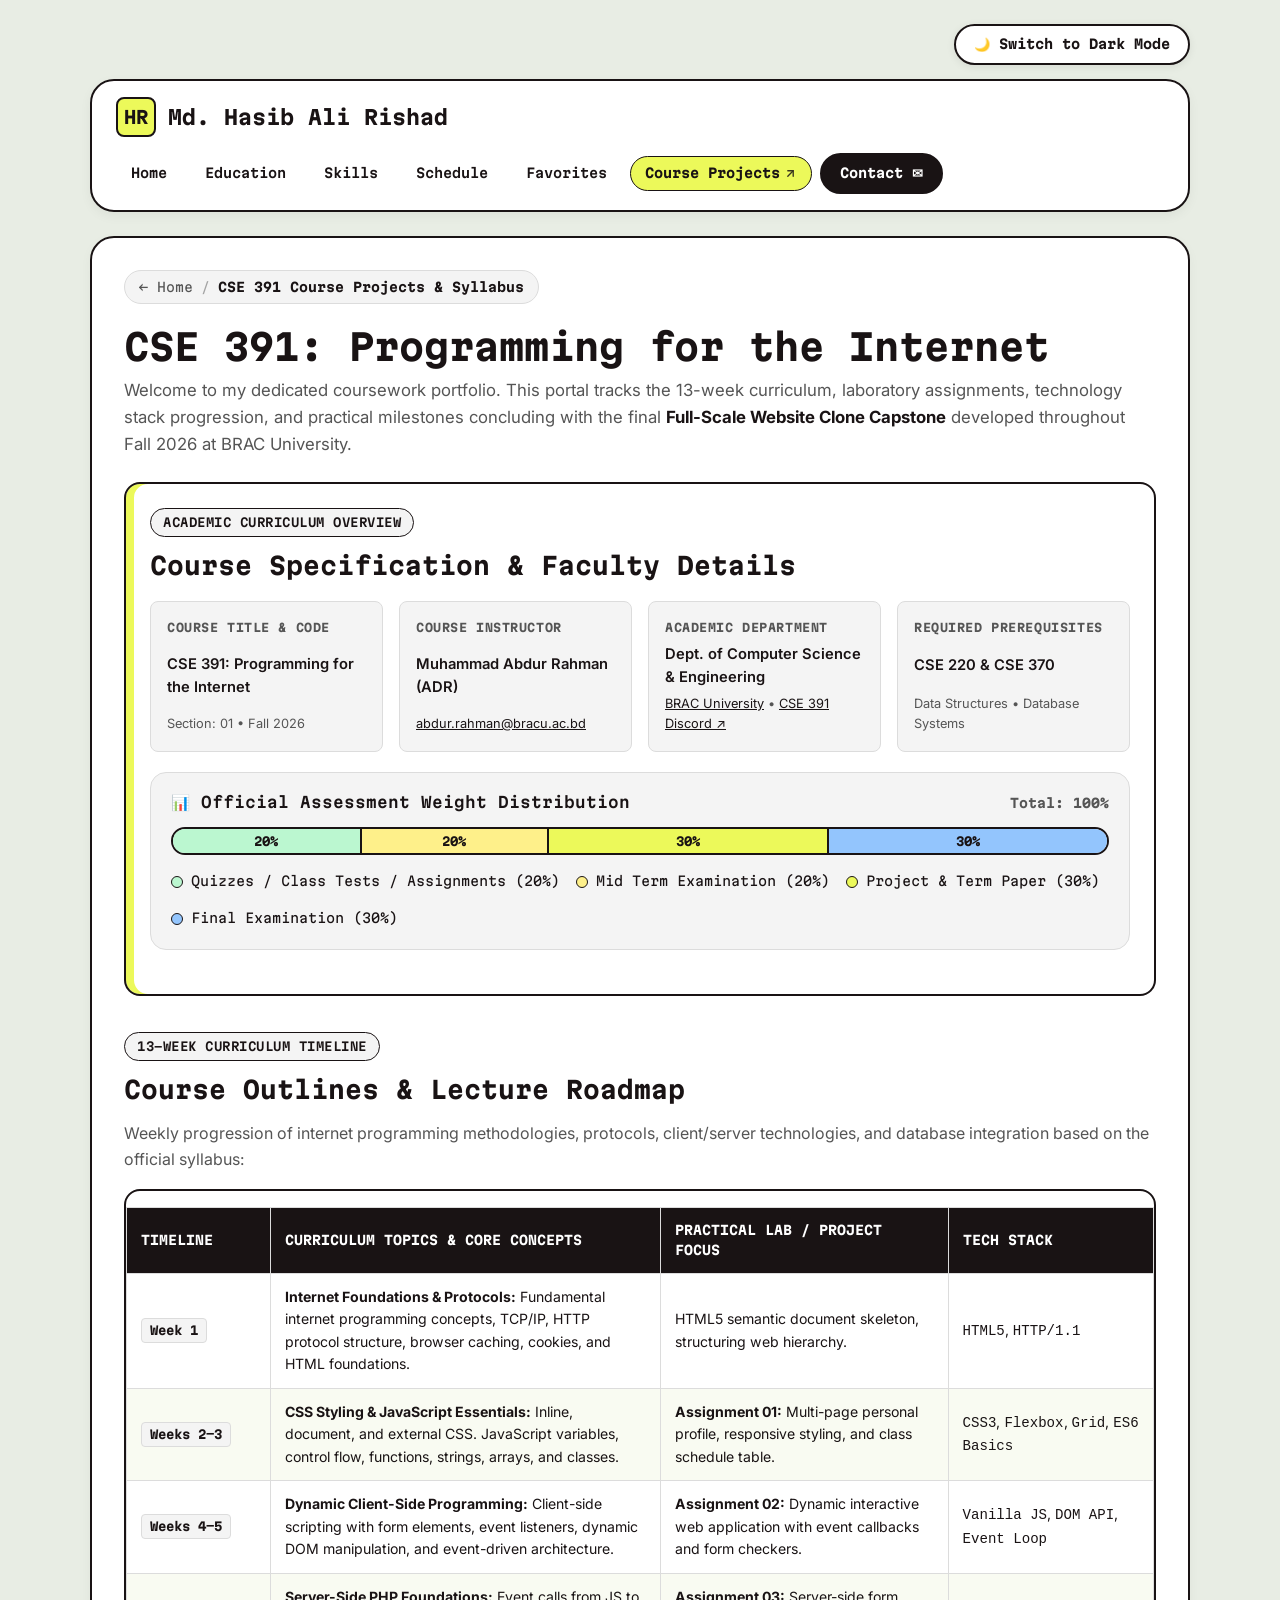
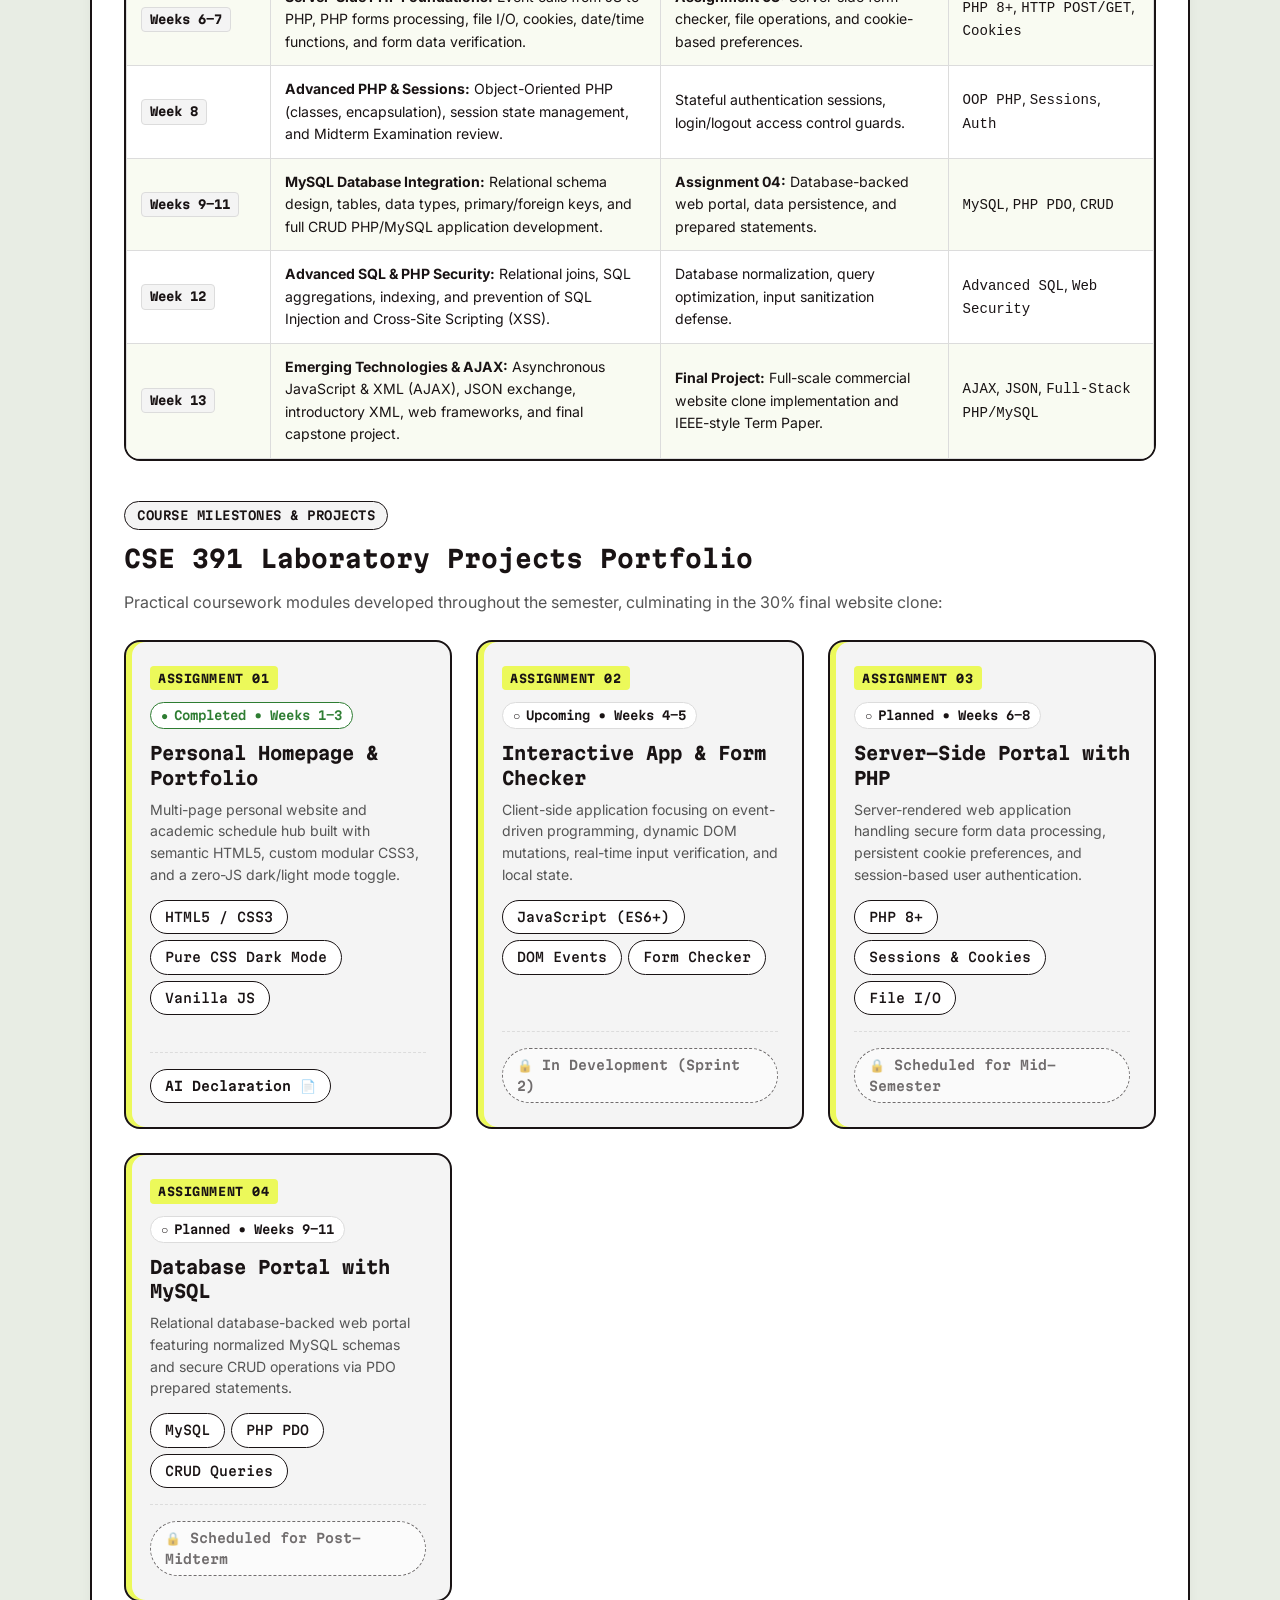
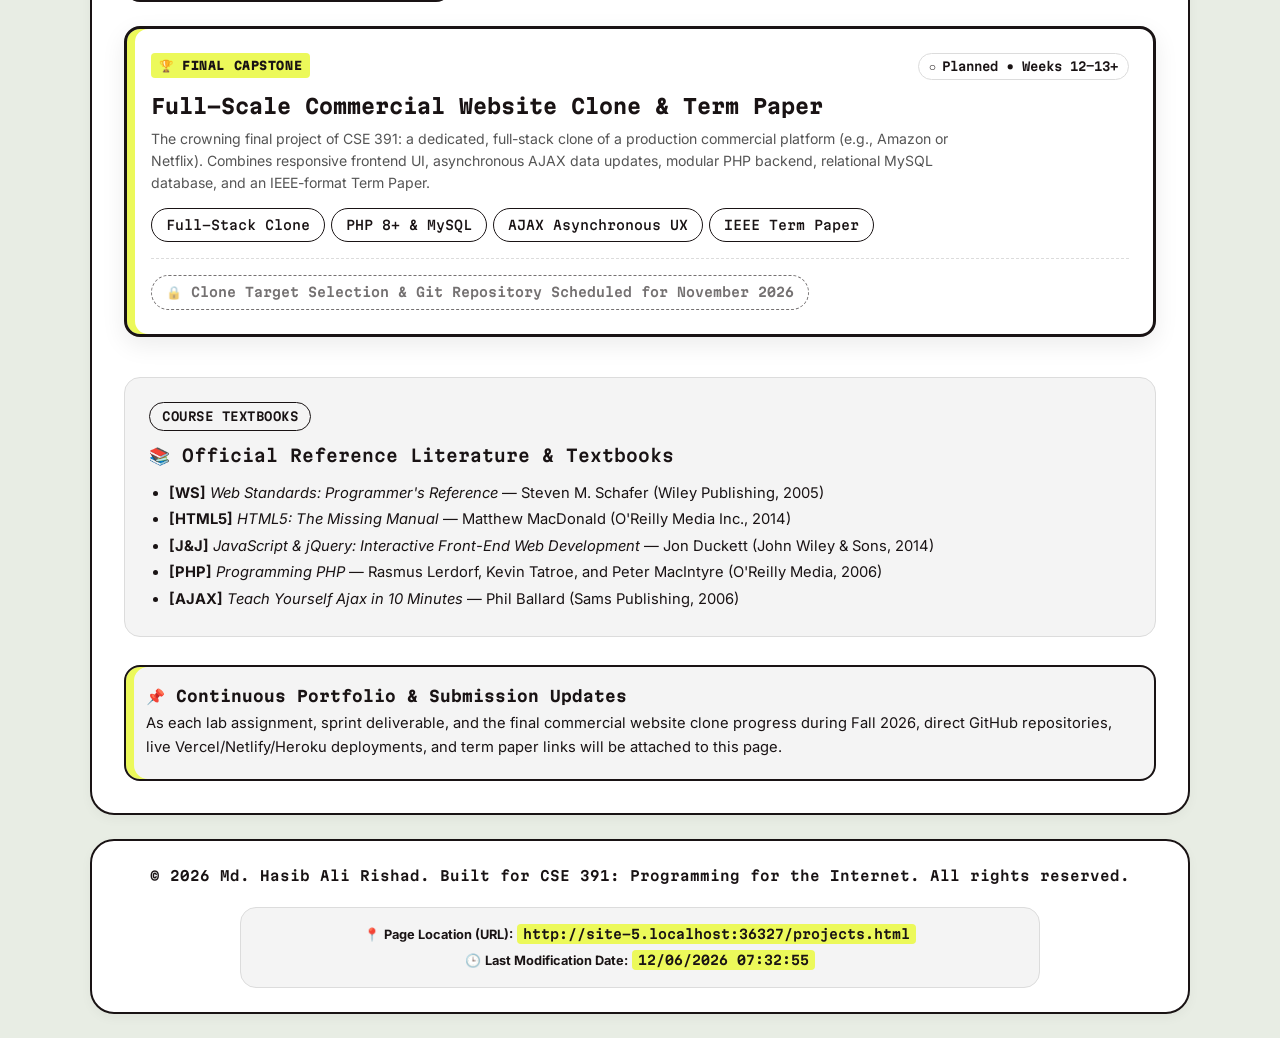
==== projects.html @ 24045e96 "Remove hobbies subpage and add subpage arrow icon to Course Projects" ====
<!DOCTYPE html>
<html lang="en">
<head>
    <meta charset="UTF-8">
    <meta name="viewport" content="width=device-width, initial-scale=1.0">
    <meta name="description" content="CSE 391: Programming for the Internet - Course Syllabus, Projects & Capstone Clone Portfolio by Md. Hasib Ali Rishad">
    <meta name="author" content="Md. Hasib Ali Rishad">
    <title>Course Projects &amp; Syllabus | CSE 391 | Md. Hasib Ali Rishad</title>

    <!-- Favicon (Crisp Vector SVG + High-Res PNG Fallback) -->
    <link rel="icon" type="image/svg+xml" href="images/favicon.svg">
    <link rel="icon" type="image/png" sizes="64x64" href="images/favicon.png">
    <link rel="apple-touch-icon" href="images/favicon-256.png">

    <!-- External Stylesheet -->
    <link rel="stylesheet" href="style.css">
</head>
<body>

    <!-- Bonus Challenge 2: Pure CSS Dark/Light Mode Toggle Checkbox -->
    <input type="checkbox" id="theme-toggle" class="theme-toggle-input" aria-label="Toggle dark and light theme">
    <!-- Immediate theme restoration to prevent flash of light theme on navigation -->
    <script>
        if (localStorage.getItem("site-theme") === "dark") {
            document.getElementById("theme-toggle").checked = true;
        }
    </script>

    <div class="theme-wrapper">
        <div class="page-wrapper">

            <!-- Pure CSS Theme Toggle Button -->
            <div class="theme-toggle-bar">
                <label for="theme-toggle" class="theme-toggle-label" title="Toggle Dark and Light Mode">
                    <span class="toggle-text-dark">🌙 Switch to Dark Mode</span>
                    <span class="toggle-text-light">☀️ Switch to Light Mode</span>
                </label>
            </div>

            <!-- Site Header -->
            <header class="site-header">
                <a href="index.html" class="brand-badge" title="Md. Hasib Ali Rishad Homepage">
                    <span class="brand-logo">HR</span>
                    <span class="brand-name">Md. Hasib Ali Rishad</span>
                </a>

                <nav class="site-nav" aria-label="Main Navigation">
                    <a href="index.html" class="nav-link">Home</a>
                    <a href="index.html#education" class="nav-link">Education</a>
                    <a href="index.html#skills" class="nav-link">Skills</a>
                    <a href="index.html#schedule" class="nav-link">Schedule</a>
                    <a href="index.html#favorites" class="nav-link">Favorites</a>
                    <a href="projects.html" class="nav-link active" aria-current="page" title="CSE 391 Course Projects Subpage">
                        <span>Course Projects</span>
                        <svg class="subpage-arrow" width="13" height="13" viewBox="0 0 24 24" fill="none" stroke="currentColor" stroke-width="2.5" stroke-linecap="round" stroke-linejoin="round" aria-hidden="true">
                            <path d="M7 17L17 7"></path>
                            <path d="M7 7h10v10"></path>
                        </svg>
                    </a>
                    <a href="index.html#contact" class="btn-cta">Contact ✉</a>
                </nav>
            </header>

            <main>
                <section class="content-section">
                    <!-- Breadcrumb Navigation -->
                    <nav class="breadcrumb-nav" aria-label="Breadcrumb">
                        <ol class="breadcrumb-list">
                            <li class="breadcrumb-item"><a href="index.html">← Home</a></li>
                            <li class="breadcrumb-separator" aria-hidden="true">/</li>
                            <li class="breadcrumb-item active" aria-current="page">CSE 391 Course Projects &amp; Syllabus</li>
                        </ol>
                    </nav>

                    <!-- Page Heading -->
                    <h1>CSE 391: Programming for the Internet</h1>
                    
                    <p style="font-size: 1.05rem; line-height: 1.6; margin-top: 8px;">
                        Welcome to my dedicated coursework portfolio. This portal tracks the 13-week curriculum, laboratory assignments, technology stack progression, and practical milestones concluding with the final <strong>Full-Scale Website Clone Capstone</strong> developed throughout Fall 2026 at BRAC University.
                    </p>

                    <!-- Official Course Metadata Panel -->
                    <div class="course-overview-panel">
                        <span class="section-pill" style="margin-bottom: 8px;">Academic Curriculum Overview</span>
                        <h2 style="margin: 6px 0 12px 0;">Course Specification &amp; Faculty Details</h2>
                        
                        <div class="course-meta-grid">
                            <div class="course-meta-card">
                                <span class="course-meta-label">Course Title &amp; Code</span>
                                <span class="course-meta-val">CSE 391: Programming for the Internet</span>
                                <span style="font-size: 0.8rem; color: var(--text-muted); margin-top: 4px;">Section: 01 • Fall 2026</span>
                            </div>

                            <div class="course-meta-card">
                                <span class="course-meta-label">Course Instructor</span>
                                <span class="course-meta-val">Muhammad Abdur Rahman (ADR)</span>
                                <span style="font-size: 0.8rem; color: var(--text-muted); margin-top: 4px;">
                                    <a href="mailto:abdur.rahman@bracu.ac.bd" style="color: var(--link-color); text-decoration: underline;">abdur.rahman@bracu.ac.bd</a>
                                </span>
                            </div>

                            <div class="course-meta-card">
                                <span class="course-meta-label">Academic Department</span>
                                <span class="course-meta-val">Dept. of Computer Science &amp; Engineering</span>
                                <span style="font-size: 0.8rem; color: var(--text-muted); margin-top: 4px;">
                                    <a href="https://www.bracu.ac.bd" target="_blank" rel="noopener noreferrer" style="color: var(--link-color); text-decoration: underline;">BRAC University</a> •
                                    <a href="https://discord.com/channels/@me" target="_blank" rel="noopener noreferrer" style="color: var(--link-color); text-decoration: underline;">CSE 391 Discord ↗</a>
                                </span>
                            </div>

                            <div class="course-meta-card">
                                <span class="course-meta-label">Required Prerequisites</span>
                                <span class="course-meta-val">CSE 220 &amp; CSE 370</span>
                                <span style="font-size: 0.8rem; color: var(--text-muted); margin-top: 4px;">Data Structures &bull; Database Systems</span>
                            </div>
                        </div>

                        <!-- Grading & Assessment Breakdown from Outline -->
                        <div class="grade-breakdown-box">
                            <div style="display: flex; justify-content: space-between; align-items: center; flex-wrap: wrap; gap: 8px;">
                                <h3 style="margin: 0; font-family: var(--font-heading); font-size: 0.95rem;">
                                    📊 Official Assessment Weight Distribution
                                </h3>
                                <span style="font-family: var(--font-heading); font-size: 0.8rem; font-weight: 700; color: var(--text-muted);">Total: 100%</span>
                            </div>

                            <div class="grade-breakdown-bar" title="Quizzes/Class Tests/Assignments: 20%, Mid Term Examination: 20%, Project &amp; Term Paper: 30%, Final: 30%">
                                <div class="grade-segment seg-assignments" title="Quizzes/Class Tests/Assignments: 20%">20%</div>
                                <div class="grade-segment seg-midterm" title="Mid Term Examination: 20%">20%</div>
                                <div class="grade-segment seg-project" title="Project &amp; Term Paper: 30%">30%</div>
                                <div class="grade-segment seg-final" title="Final Examination: 30%">30%</div>
                            </div>

                            <div class="grade-legend">
                                <div class="grade-legend-item">
                                    <span class="grade-dot" style="background-color: #bbf7d0;"></span>
                                    <span>Quizzes / Class Tests / Assignments (20%)</span>
                                </div>
                                <div class="grade-legend-item">
                                    <span class="grade-dot" style="background-color: #fef08a;"></span>
                                    <span>Mid Term Examination (20%)</span>
                                </div>
                                <div class="grade-legend-item">
                                    <span class="grade-dot" style="background-color: var(--accent-lime);"></span>
                                    <span>Project &amp; Term Paper (30%)</span>
                                </div>
                                <div class="grade-legend-item">
                                    <span class="grade-dot" style="background-color: #93c5fd;"></span>
                                    <span>Final Examination (30%)</span>
                                </div>
                            </div>
                        </div>
                    </div>

                    <!-- 13-Week Syllabus Roadmap -->
                    <div style="margin-top: 36px;">
                        <span class="section-pill">13-Week Curriculum Timeline</span>
                        <h2>Course Outlines &amp; Lecture Roadmap</h2>
                        <p>
                            Weekly progression of internet programming methodologies, protocols, client/server technologies, and database integration based on the official syllabus:
                        </p>

                        <div class="table-responsive">
                            <table class="syllabus-table" aria-label="13-Week CSE 391 Course Outline and Lab Progression">
                                <thead>
                                    <tr>
                                        <th style="width: 14%;">Timeline</th>
                                        <th style="width: 38%;">Curriculum Topics &amp; Core Concepts</th>
                                        <th style="width: 28%;">Practical Lab / Project Focus</th>
                                        <th style="width: 20%;">Tech Stack</th>
                                    </tr>
                                </thead>
                                <tbody>
                                    <tr>
                                        <td><span class="syllabus-week-badge">Week 1</span></td>
                                        <td>
                                            <strong>Internet Foundations &amp; Protocols:</strong> Fundamental internet programming concepts, TCP/IP, HTTP protocol structure, browser caching, cookies, and HTML foundations.
                                        </td>
                                        <td>HTML5 semantic document skeleton, structuring web hierarchy.</td>
                                        <td><code>HTML5</code>, <code>HTTP/1.1</code></td>
                                    </tr>
                                    <tr>
                                        <td><span class="syllabus-week-badge">Weeks 2–3</span></td>
                                        <td>
                                            <strong>CSS Styling &amp; JavaScript Essentials:</strong> Inline, document, and external CSS. JavaScript variables, control flow, functions, strings, arrays, and classes.
                                        </td>
                                        <td>
                                            <strong>Assignment 01:</strong> Multi-page personal profile, responsive styling, and class schedule table.
                                        </td>
                                        <td><code>CSS3</code>, <code>Flexbox</code>, <code>Grid</code>, <code>ES6 Basics</code></td>
                                    </tr>
                                    <tr>
                                        <td><span class="syllabus-week-badge">Weeks 4–5</span></td>
                                        <td>
                                            <strong>Dynamic Client-Side Programming:</strong> Client-side scripting with form elements, event listeners, dynamic DOM manipulation, and event-driven architecture.
                                        </td>
                                        <td>
                                            <strong>Assignment 02:</strong> Dynamic interactive web application with event callbacks and form checkers.
                                        </td>
                                        <td><code>Vanilla JS</code>, <code>DOM API</code>, <code>Event Loop</code></td>
                                    </tr>
                                    <tr>
                                        <td><span class="syllabus-week-badge">Weeks 6–7</span></td>
                                        <td>
                                            <strong>Server-Side PHP Foundations:</strong> Event calls from JS to PHP, PHP forms processing, file I/O, cookies, date/time functions, and form data verification.
                                        </td>
                                        <td>
                                            <strong>Assignment 03:</strong> Server-side form checker, file operations, and cookie-based preferences.
                                        </td>
                                        <td><code>PHP 8+</code>, <code>HTTP POST/GET</code>, <code>Cookies</code></td>
                                    </tr>
                                    <tr>
                                        <td><span class="syllabus-week-badge">Week 8</span></td>
                                        <td>
                                            <strong>Advanced PHP &amp; Sessions:</strong> Object-Oriented PHP (classes, encapsulation), session state management, and Midterm Examination review.
                                        </td>
                                        <td>Stateful authentication sessions, login/logout access control guards.</td>
                                        <td><code>OOP PHP</code>, <code>Sessions</code>, <code>Auth</code></td>
                                    </tr>
                                    <tr>
                                        <td><span class="syllabus-week-badge">Weeks 9–11</span></td>
                                        <td>
                                            <strong>MySQL Database Integration:</strong> Relational schema design, tables, data types, primary/foreign keys, and full CRUD PHP/MySQL application development.
                                        </td>
                                        <td>
                                            <strong>Assignment 04:</strong> Database-backed web portal, data persistence, and prepared statements.
                                        </td>
                                        <td><code>MySQL</code>, <code>PHP PDO</code>, <code>CRUD</code></td>
                                    </tr>
                                    <tr>
                                        <td><span class="syllabus-week-badge">Week 12</span></td>
                                        <td>
                                            <strong>Advanced SQL &amp; PHP Security:</strong> Relational joins, SQL aggregations, indexing, and prevention of SQL Injection and Cross-Site Scripting (XSS).
                                        </td>
                                        <td>Database normalization, query optimization, input sanitization defense.</td>
                                        <td><code>Advanced SQL</code>, <code>Web Security</code></td>
                                    </tr>
                                    <tr>
                                        <td><span class="syllabus-week-badge">Week 13</span></td>
                                        <td>
                                            <strong>Emerging Technologies &amp; AJAX:</strong> Asynchronous JavaScript &amp; XML (AJAX), JSON exchange, introductory XML, web frameworks, and final capstone project.
                                        </td>
                                        <td>
                                            <strong>Final Project:</strong> Full-scale commercial website clone implementation and IEEE-style Term Paper.
                                        </td>
                                        <td><code>AJAX</code>, <code>JSON</code>, <code>Full-Stack PHP/MySQL</code></td>
                                    </tr>
                                </tbody>
                            </table>
                        </div>
                    </div>

                    <!-- Projects Showcase Grid -->
                    <div style="margin-top: 40px;">
                        <span class="section-pill">Course Milestones &amp; Projects</span>
                        <h2>CSE 391 Laboratory Projects Portfolio</h2>
                        <p>
                            Practical coursework modules developed throughout the semester, culminating in the 30% final website clone:
                        </p>

                        <div class="project-grid">

                            <!-- Project 1: Assignment 01 (Completed) -->
                            <article class="project-card completed">
                                <div>
                                    <div class="project-card-top">
                                        <span class="project-milestone-tag">Assignment 01</span>
                                        <span class="project-status-pill status-active">
                                            <span>●</span> Completed • Weeks 1–3
                                        </span>
                                    </div>

                                    <h3 class="project-title">Personal Homepage &amp; Portfolio</h3>
                                    
                                    <p class="project-desc">
                                        Multi-page personal website and academic schedule hub built with semantic HTML5, custom modular CSS3, and a zero-JS dark/light mode toggle.
                                    </p>

                                    <div class="project-tags-container">
                                        <span class="skill-pill">HTML5 / CSS3</span>
                                        <span class="skill-pill">Pure CSS Dark Mode</span>
                                        <span class="skill-pill">Vanilla JS</span>
                                    </div>
                                </div>

                                <div class="project-actions">
                        
                                    <a href="docs/AI_Declaration.txt" target="_blank" rel="noopener noreferrer" class="btn-project-link">
                                        AI Declaration 📄
                                    </a>
                                </div>
                            </article>

                            <!-- Project 2: Assignment 02 (Upcoming) -->
                            <article class="project-card">
                                <div>
                                    <div class="project-card-top">
                                        <span class="project-milestone-tag">Assignment 02</span>
                                        <span class="project-status-pill">
                                            <span>○</span> Upcoming • Weeks 4–5
                                        </span>
                                    </div>

                                    <h3 class="project-title">Interactive App &amp; Form Checker</h3>
                                    
                                    <p class="project-desc">
                                        Client-side application focusing on event-driven programming, dynamic DOM mutations, real-time input verification, and local state.
                                    </p>

                                    <div class="project-tags-container">
                                        <span class="skill-pill">JavaScript (ES6+)</span>
                                        <span class="skill-pill">DOM Events</span>
                                        <span class="skill-pill">Form Checker</span>
                                    </div>
                                </div>

                                <div class="project-actions">
                                    <span class="btn-project-link disabled">
                                        🔒 In Development (Sprint 2)
                                    </span>
                                </div>
                            </article>

                            <!-- Project 3: Assignment 03 (Planned) -->
                            <article class="project-card">
                                <div>
                                    <div class="project-card-top">
                                        <span class="project-milestone-tag">Assignment 03</span>
                                        <span class="project-status-pill">
                                            <span>○</span> Planned • Weeks 6–8
                                        </span>
                                    </div>

                                    <h3 class="project-title">Server-Side Portal with PHP</h3>
                                    
                                    <p class="project-desc">
                                        Server-rendered web application handling secure form data processing, persistent cookie preferences, and session-based user authentication.
                                    </p>

                                    <div class="project-tags-container">
                                        <span class="skill-pill">PHP 8+</span>
                                        <span class="skill-pill">Sessions &amp; Cookies</span>
                                        <span class="skill-pill">File I/O</span>
                                    </div>
                                </div>

                                <div class="project-actions">
                                    <span class="btn-project-link disabled">
                                        🔒 Scheduled for Mid-Semester
                                    </span>
                                </div>
                            </article>

                            <!-- Project 4: Assignment 04 (Planned) -->
                            <article class="project-card">
                                <div>
                                    <div class="project-card-top">
                                        <span class="project-milestone-tag">Assignment 04</span>
                                        <span class="project-status-pill">
                                            <span>○</span> Planned • Weeks 9–11
                                        </span>
                                    </div>

                                    <h3 class="project-title">Database Portal with MySQL</h3>
                                    
                                    <p class="project-desc">
                                        Relational database-backed web portal featuring normalized MySQL schemas and secure CRUD operations via PDO prepared statements.
                                    </p>

                                    <div class="project-tags-container">
                                        <span class="skill-pill">MySQL</span>
                                        <span class="skill-pill">PHP PDO</span>
                                        <span class="skill-pill">CRUD Queries</span>
                                    </div>
                                </div>

                                <div class="project-actions">
                                    <span class="btn-project-link disabled">
                                        🔒 Scheduled for Post-Midterm
                                    </span>
                                </div>
                            </article>

                            <!-- Project 5: FINAL CAPSTONE (CLONE PROJECT - 30% WEIGHT) -->
                            <article class="project-card capstone-featured" style="grid-column: 1 / -1;">
                                <div>
                                    <div class="project-card-top">
                                        <div style="display: flex; align-items: center; gap: 8px; flex-wrap: wrap;">
                                            <span class="project-milestone-tag" style="background-color: var(--accent-lime); font-weight: 800;">
                                                🏆 Final Capstone
                                            </span>
                                        
                                        </div>
                                        <span class="project-status-pill">
                                            <span>○</span> Planned • Weeks 12–13+
                                        </span>
                                    </div>

                                    <h3 class="project-title" style="font-size: 1.25rem;">
                                        Full-Scale Commercial Website Clone &amp; Term Paper
                                    </h3>
                                    
                                    <p class="project-desc" style="max-width: 820px;">
                                        The crowning final project of CSE 391: a dedicated, full-stack clone of a production commercial platform (e.g., Amazon or Netflix). Combines responsive frontend UI, asynchronous AJAX data updates, modular PHP backend, relational MySQL database, and an IEEE-format Term Paper.
                                    </p>

                                    <div class="project-tags-container">
                                        <span class="skill-pill">Full-Stack Clone</span>
                                        <span class="skill-pill">PHP 8+ &amp; MySQL</span>
                                        <span class="skill-pill">AJAX Asynchronous UX</span>
                                        <span class="skill-pill">IEEE Term Paper</span>
                                    </div>
                                </div>

                                <div class="project-actions" style="margin-top: 16px;">
                                    <span class="btn-project-link disabled">
                                        🔒 Clone Target Selection &amp; Git Repository Scheduled for November 2026
                                    </span>
                                </div>
                            </article>

                        </div>
                    </div>

                    <!-- Recommended Textbooks & Reference Literature from Syllabus -->
                    <div style="margin-top: 40px; padding: 24px; background-color: var(--card-subtle); border-radius: var(--radius-md); border: 1px solid var(--border-subtle);">
                        <span class="section-pill" style="margin-bottom: 8px;">Course Textbooks</span>
                        <h3 style="margin: 6px 0 14px 0; font-family: var(--font-heading); font-size: 1.05rem;">
                            📚 Official Reference Literature &amp; Textbooks
                        </h3>
                        <ul style="margin: 0; padding-left: 20px; line-height: 1.8; font-size: 0.92rem; color: var(--text-primary);">
                            <li><strong>[WS]</strong> <em>Web Standards: Programmer's Reference</em> — Steven M. Schafer (Wiley Publishing, 2005)</li>
                            <li><strong>[HTML5]</strong> <em>HTML5: The Missing Manual</em> — Matthew MacDonald (O'Reilly Media Inc., 2014)</li>
                            <li><strong>[J&amp;J]</strong> <em>JavaScript &amp; jQuery: Interactive Front-End Web Development</em> — Jon Duckett (John Wiley &amp; Sons, 2014)</li>
                            <li><strong>[PHP]</strong> <em>Programming PHP</em> — Rasmus Lerdorf, Kevin Tatroe, and Peter MacIntyre (O'Reilly Media, 2006)</li>
                            <li><strong>[AJAX]</strong> <em>Teach Yourself Ajax in 10 Minutes</em> — Phil Ballard (Sams Publishing, 2006)</li>
                        </ul>
                    </div>

                    <!-- Continuous Updates Notice -->
                    <div style="margin-top: 28px; padding: 20px; background-color: var(--card-subtle); border-radius: var(--radius-md); border: 2px solid var(--border-color); box-shadow: inset 8px 0 0 var(--accent-lime);">
                        <h4 style="margin: 0 0 6px 0; font-family: var(--font-heading); font-size: 0.95rem; color: var(--text-primary);">
                            📌 Continuous Portfolio &amp; Submission Updates
                        </h4>
                        <p style="margin: 0; font-size: 0.92rem; line-height: 1.6; color: var(--text-primary);">
                            As each lab assignment, sprint deliverable, and the final commercial website clone progress during Fall 2026, direct GitHub repositories, live Vercel/Netlify/Heroku deployments, and term paper links will be attached to this page.
                        </p>
                    </div>

                </section>
            </main>

            <!-- Site Footer -->
            <footer class="site-footer">
                <p class="footer-credits">
                    &copy; 2026 Md. Hasib Ali Rishad. Built for CSE 391: Programming for the Internet. All rights reserved.
                </p>

                <!-- Part 3, Item 5: Page Location & Last Modification Date -->
                <div class="footer-meta-box">
                    <p class="footer-meta-item">
                        📍 <strong>Page Location (URL):</strong> <code id="page-location">Loading location...</code>
                    </p>
                    <p class="footer-meta-item">
                        🕒 <strong>Last Modification Date:</strong> <code id="last-modified">Loading date...</code>
                    </p>
                </div>
            </footer>

        </div><!-- /.page-wrapper -->
    </div><!-- /.theme-wrapper -->

    <!-- Vanilla JavaScript for Page Location and Last Modified Date -->
    <script src="script.js"></script>
</body>
</html>
---- style.css ----
/* ==========================================================================
   CSE 391: Assignment 1 - Personal Web Page Stylesheet (100% Vanilla CSS)
   Theme: ZenCrypto Inspired (Clean Minimalist, Lime Accent & Dark Contrast)
   Includes:
   - Bonus 2: Pure CSS Dark/Light Mode Toggle (using #theme-toggle:checked)
   - Bonus 3: Pure CSS @keyframes Animations
   ========================================================================== */

/* Google Fonts Import: Martian Mono (Headings/Monospace) & Inter (Body) */
@import url('https://fonts.googleapis.com/css2?family=Martian+Mono:wght@400;500;600;700&family=Inter:wght@400;500;600&display=swap');

/* --------------------------------------------------------------------------
   1. CSS Variables - Light Mode (Default)
   -------------------------------------------------------------------------- */
:root {
    --bg-page: #e8ede4;             /* Soft light sage background */
    --card-bg: #ffffff;             /* Crisp white card background */
    --card-subtle: #f4f4f4;         /* Subtle gray for inner boxes */
    --card-hover: #ffffff;          /* Hover background for inner cards */
    --text-primary: #191314;        /* Dark charcoal near-black text */
    --text-muted: #555555;          /* Muted body text */
    --accent-lime: #ecf95a;         /* Vibrant ZenCrypto lime yellow */
    --link-color: #191314;          /* Standard hyperlink color */
    --link-hover: #4a5d00;          /* Hyperlink hover color */
    --border-color: #191314;        /* Solid distinct borders */
    --border-subtle: #dcdcdc;       /* Light border for inner elements */
    --table-head-bg: #191314;       /* Table header background */
    --table-head-text: #ffffff;     /* Table header text */
    --table-stripe: #f9fbf2;        /* Subtle table row stripe */
    --table-hover: #f1f7d6;         /* Highlight on table row hover */
    --btn-bg: #191314;              /* Primary CTA button background */
    --btn-text: #ffffff;            /* Primary CTA button text */
    --photo-card-bg: #ecf95a;       /* Profile photo frame background */
    --photo-caption: #191314;       /* Profile photo caption text */
    --radius-sm: 8px;
    --radius-md: 16px;
    --radius-lg: 24px;
    --radius-pill: 9999px;
    --font-heading: 'Martian Mono', monospace, sans-serif;
    --font-body: 'Inter', -apple-system, BlinkMacSystemFont, 'Segoe UI', Roboto, sans-serif;
    --transition: all 0.25s ease;
}

/* --------------------------------------------------------------------------
   2. Bonus 2: Pure CSS Dark Mode Variables (Black + Neon Lime Combo)
   Activated when the hidden checkbox #theme-toggle is checked
   -------------------------------------------------------------------------- */
#theme-toggle:checked ~ .theme-wrapper {
    --bg-page: #0f110c;             /* Deep black-green background */
    --card-bg: #181b14;             /* Dark charcoal card background */
    --card-subtle: #22271c;         /* Elevated dark inner box background */
    --card-hover: #2a3023;          /* Hover background for inner cards */
    --text-primary: #f4f6f0;        /* Crisp off-white text (never invisible) */
    --text-muted: #b8c2ad;          /* Soft light sage-gray muted text */
    --accent-lime: #ecf95a;         /* Vibrant ZenCrypto lime accent */
    --link-color: #ecf95a;          /* Bright lime links in dark mode */
    --link-hover: #ffffff;          /* White underline on link hover */
    --border-color: #ecf95a;        /* Neon lime borders in dark mode */
    --border-subtle: #363e2d;       /* Subtle dark olive border */
    --table-head-bg: #252b1e;       /* Dark header for table */
    --table-head-text: #ecf95a;     /* Lime text in table header */
    --table-stripe: #1d2118;        /* Dark alternating table row */
    --table-hover: #2c3324;         /* Table row hover in dark mode */
    --btn-bg: #ecf95a;              /* Lime CTA button in dark mode */
    --btn-text: #191314;            /* Dark text on lime CTA button */
    --photo-card-bg: #22271c;       /* Dark frame for profile photo */
    --photo-caption: #ecf95a;       /* Lime caption text in dark mode */
}

/* --------------------------------------------------------------------------
   3. Bonus 3: Pure CSS Animations (@keyframes)
   -------------------------------------------------------------------------- */
@keyframes fadeInUp {
    from {
        opacity: 0;
        transform: translateY(16px);
    }
    to {
        opacity: 1;
        transform: translateY(0);
    }
}

@keyframes pulseDot {
    0% {
        transform: scale(0.95);
        box-shadow: 0 0 0 0 rgba(56, 176, 0, 0.7);
    }
    70% {
        transform: scale(1.1);
        box-shadow: 0 0 0 8px rgba(56, 176, 0, 0);
    }
    100% {
        transform: scale(0.95);
        box-shadow: 0 0 0 0 rgba(56, 176, 0, 0);
    }
}

@keyframes floatCard {
    0%, 100% {
        transform: translateY(0px);
    }
    50% {
        transform: translateY(-6px);
    }
}

/* --------------------------------------------------------------------------
   4. Base & Reset Styles
   -------------------------------------------------------------------------- */
* {
    box-sizing: border-box;
    margin: 0;
    padding: 0;
}

html {
    scroll-behavior: smooth;
}

body {
    font-family: var(--font-body);
    line-height: 1.6;
    background-color: var(--bg-page);
    color: var(--text-primary);
}

/* Full-viewport theme wrapper so CSS variables & background apply everywhere */
.theme-wrapper {
    min-height: 100vh;
    width: 100%;
    background-color: var(--bg-page);
    color: var(--text-primary);
    padding: 24px 16px;
    transition: background-color 0.3s ease, color 0.3s ease;
}

/* Page wrapper to center content */
.page-wrapper {
    max-width: 1100px;
    margin: 0 auto;
    color: var(--text-primary);
}

/* Headings */
h1, h2, h3, h4 {
    font-family: var(--font-heading);
    color: var(--text-primary);
    line-height: 1.25;
}

h1 {
    font-size: 2.25rem;
    font-weight: 700;
    margin-bottom: 8px;
}

h2 {
    font-size: 1.5rem;
    font-weight: 700;
    margin-bottom: 16px;
    display: flex;
    align-items: center;
    gap: 12px;
}

h3 {
    font-size: 1.15rem;
    font-weight: 600;
    margin-bottom: 8px;
}

p {
    margin-bottom: 12px;
    color: var(--text-muted);
}

strong, b {
    color: var(--text-primary);
}

a {
    color: var(--link-color);
    text-decoration: underline;
    transition: var(--transition);
}

a:hover {
    color: var(--link-hover);
}

/* --------------------------------------------------------------------------
   5. Bonus 2: Pure CSS Dark/Light Mode Toggle Switch
   -------------------------------------------------------------------------- */
.theme-toggle-input {
    display: none;
}

.theme-toggle-bar {
    display: flex;
    justify-content: flex-end;
    margin-bottom: 14px;
}

.theme-toggle-label {
    display: inline-flex;
    align-items: center;
    gap: 8px;
    background-color: var(--card-bg);
    color: var(--text-primary);
    border: 2px solid var(--border-color);
    padding: 8px 18px;
    border-radius: var(--radius-pill);
    font-family: var(--font-heading);
    font-size: 0.82rem;
    font-weight: 700;
    cursor: pointer;
    user-select: none;
    transition: var(--transition);
    box-shadow: 0 2px 8px rgba(0, 0, 0, 0.08);
}

.theme-toggle-label:hover {
    background-color: var(--accent-lime);
    color: #191314;
    border-color: #191314;
    transform: translateY(-2px);
}

/* Show appropriate label text depending on current mode */
.toggle-text-dark {
    display: inline;
}

.toggle-text-light {
    display: none;
}

#theme-toggle:checked ~ .theme-wrapper .toggle-text-dark {
    display: none;
}

#theme-toggle:checked ~ .theme-wrapper .toggle-text-light {
    display: inline;
}

/* --------------------------------------------------------------------------
   6. Header & Navigation (Part 1, Item 2)
   -------------------------------------------------------------------------- */
.site-header {
    background-color: var(--card-bg);
    border: 2px solid var(--border-color);
    border-radius: var(--radius-lg);
    padding: 16px 24px;
    margin-bottom: 24px;
    display: flex;
    flex-wrap: wrap;
    justify-content: space-between;
    align-items: center;
    gap: 16px;
    box-shadow: 0 4px 12px rgba(0, 0, 0, 0.05);
    transition: var(--transition);
}

.brand-badge {
    display: flex;
    align-items: center;
    gap: 12px;
    text-decoration: none;
}

.brand-logo {
    display: inline-flex;
    align-items: center;
    justify-content: center;
    width: 40px;
    height: 40px;
    background-color: var(--accent-lime);
    color: #191314; /* Always dark text on bright lime square */
    border: 2px solid var(--border-color);
    border-radius: var(--radius-sm);
    font-family: var(--font-heading);
    font-weight: 700;
    font-size: 1.1rem;
}

.brand-name {
    font-family: var(--font-heading);
    font-size: 1.25rem;
    font-weight: 700;
    color: var(--text-primary);
}

/* Navigation Links */
.site-nav {
    display: flex;
    flex-wrap: wrap;
    align-items: center;
    gap: 8px;
}

.nav-link {
    display: inline-flex;
    align-items: center;
    gap: 4px;
    font-family: var(--font-heading);
    font-size: 0.82rem;
    font-weight: 600;
    text-decoration: none;
    color: var(--text-primary);
    padding: 6px 14px;
    border-radius: var(--radius-pill);
    border: 1px solid transparent;
    transition: var(--transition);
}

.subpage-arrow {
    flex-shrink: 0;
    opacity: 0.85;
    transition: transform 0.2s ease, opacity 0.2s ease;
}

.nav-link:hover .subpage-arrow {
    opacity: 1;
    transform: translate(1.5px, -1.5px);
}

.nav-link:hover {
    background-color: var(--accent-lime);
    color: #191314;
    border-color: #191314;
}

.nav-link-outlined {
    border: 1px solid var(--border-color);
}

.nav-link.active {
    background-color: var(--accent-lime);
    color: #191314;
    border-color: var(--border-color);
    font-weight: 700;
}

/* Breadcrumb Trail Navigation (Subpages) */
.breadcrumb-nav {
    margin-bottom: 20px;
}

.breadcrumb-list {
    display: inline-flex;
    flex-wrap: wrap;
    align-items: center;
    gap: 8px;
    list-style: none;
    padding: 6px 14px;
    margin: 0;
    font-family: var(--font-heading);
    font-size: 0.8rem;
    background-color: var(--card-subtle);
    border: 1px solid var(--border-subtle);
    border-radius: var(--radius-pill);
}

.breadcrumb-item {
    display: inline-flex;
    align-items: center;
}

.breadcrumb-item a {
    color: var(--text-muted);
    text-decoration: none;
    transition: var(--transition);
}

.breadcrumb-item a:hover {
    color: var(--text-primary);
    text-decoration: underline;
}

.breadcrumb-separator {
    color: var(--text-muted);
    user-select: none;
    opacity: 0.5;
}

.breadcrumb-item.active {
    color: var(--text-primary);
    font-weight: 700;
}

/* Primary Call to Action Button ("Contact Me") */
.btn-cta {
    background-color: var(--btn-bg);
    color: var(--btn-text);
    border: 2px solid var(--border-color);
    font-family: var(--font-heading);
    font-size: 0.82rem;
    font-weight: 700;
    padding: 8px 18px;
    border-radius: var(--radius-pill);
    text-decoration: none;
    display: inline-flex;
    align-items: center;
    gap: 6px;
    transition: var(--transition);
}

.btn-cta:hover {
    background-color: var(--accent-lime);
    color: #191314;
    border-color: var(--accent-lime);
    transform: translateY(-2px);
}

/* --------------------------------------------------------------------------
   7. Sections & Card Containers (Part 1, Item 1 & 4)
   -------------------------------------------------------------------------- */
.content-section {
    background-color: var(--card-bg);
    border: 2px solid var(--border-color);
    border-radius: var(--radius-lg);
    padding: 32px;
    margin-bottom: 24px;
    box-shadow: 0 4px 12px rgba(0, 0, 0, 0.04);
    animation: fadeInUp 0.6s ease-out both;
    transition: background-color 0.3s ease, border-color 0.3s ease;
}

/* Section Tag Pill */
.section-pill {
    display: inline-block;
    background-color: var(--card-subtle);
    border: 1px solid var(--border-color);
    padding: 4px 12px;
    border-radius: var(--radius-pill);
    font-family: var(--font-heading);
    font-size: 0.75rem;
    font-weight: 600;
    text-transform: uppercase;
    letter-spacing: 0.5px;
    margin-bottom: 14px;
    color: var(--text-primary);
}

/* --------------------------------------------------------------------------
   8. Hero & Personal Info (Part 1, Item 1 & 3)
   -------------------------------------------------------------------------- */
.hero-grid {
    display: grid;
    grid-template-columns: 1.4fr 1fr;
    gap: 32px;
    align-items: center;
}

.hero-text {
    display: flex;
    flex-direction: column;
}

.hero-status {
    display: inline-flex;
    align-items: center;
    gap: 8px;
    font-family: var(--font-heading);
    font-size: 0.8rem;
    margin-bottom: 12px;
    color: var(--text-muted);
}

/* Animated pulsing green indicator dot (Bonus 3) */
.status-dot {
    width: 10px;
    height: 10px;
    background-color: #38b000;
    border-radius: 50%;
    display: inline-block;
    animation: pulseDot 1.8s infinite;
}

.hero-title {
    font-size: 2.5rem;
    font-weight: 700;
    margin-bottom: 8px;
    color: var(--text-primary);
}

.hero-subtitle {
    font-size: 1.1rem;
    color: var(--text-muted);
    margin-bottom: 18px;
}

.hero-bio {
    font-size: 0.98rem;
    line-height: 1.7;
    margin-bottom: 20px;
    color: var(--text-muted);
}

/* Profile Photo Container (Part 1, Item 3 & Part 3, Item 1) */
.hero-photo-wrapper {
    display: flex;
    flex-direction: column;
    justify-content: center;
    align-items: center;
}

.photo-card {
    background-color: var(--photo-card-bg);
    border: 2px solid var(--border-color);
    border-radius: var(--radius-lg);
    padding: 16px;
    text-align: center;
    max-width: 320px;
    width: 100%;
    animation: floatCard 4s ease-in-out infinite;
    transition: var(--transition);
    box-shadow: 0 4px 16px rgba(0, 0, 0, 0.08);
}

.photo-card:hover {
    transform: translateY(-4px);
}

.profile-social-links {
    display: flex;
    flex-wrap: wrap;
    gap: 8px;
    justify-content: center;
    margin-top: 14px;
    max-width: 320px;
    width: 100%;
}

.social-pill-link {
    display: inline-flex;
    align-items: center;
    gap: 6px;
    background-color: var(--card-subtle);
    border: 1px solid var(--border-color);
    padding: 6px 12px;
    border-radius: var(--radius-pill);
    font-family: var(--font-heading);
    font-size: 0.76rem;
    font-weight: 600;
    color: var(--text-primary);
    text-decoration: none;
    transition: var(--transition);
}

.social-pill-link:hover {
    background-color: var(--accent-lime);
    color: #191314;
    border-color: #191314;
    transform: translateY(-2px);
    box-shadow: 0 4px 10px rgba(0, 0, 0, 0.1);
}

.profile-img {
    width: 100%;
    height: auto;
    object-fit: contain;
    border-radius: var(--radius-md);
    border: 2px solid var(--border-color);
    display: block;
    background-color: transparent;
}

.photo-caption {
    margin-top: 10px;
    font-family: var(--font-heading);
    font-size: 0.8rem;
    font-weight: 700;
    color: var(--photo-caption);
}

/* Personal Quick Info Badges */
.info-badges-grid {
    display: grid;
    grid-template-columns: repeat(auto-fit, minmax(200px, 1fr));
    gap: 12px;
    margin-top: 16px;
}

.info-item {
    background-color: var(--card-subtle);
    border: 1px solid var(--border-subtle);
    border-radius: var(--radius-md);
    padding: 12px 16px;
    transition: var(--transition);
}

.info-item:hover {
    border-color: var(--border-color);
}

.info-label {
    font-family: var(--font-heading);
    font-size: 0.72rem;
    text-transform: uppercase;
    color: var(--text-muted);
    display: block;
    margin-bottom: 4px;
}

.info-value {
    font-size: 0.9rem;
    font-weight: 600;
    color: var(--text-primary);
}

/* --------------------------------------------------------------------------
   9. Quote Box (Part 2, Item 2)
   -------------------------------------------------------------------------- */
.quote-container {
    background-color: var(--card-bg);
    border: 2px solid var(--border-color);
    border-radius: var(--radius-lg);
    padding: 24px 28px 24px 34px;
    margin-bottom: 24px;
    box-shadow: inset 8px 0 0 var(--accent-lime), 0 4px 12px rgba(0, 0, 0, 0.04);
    animation: fadeInUp 0.6s ease-out both;
    transition: background-color 0.3s ease, border-color 0.3s ease;
}

.quote-card-inner {
    display: grid;
    grid-template-columns: 220px 1fr;
    gap: 20px;
    align-items: center;
}

.quote-image {
    width: 100%;
    height: 135px;
    object-fit: cover;
    border-radius: var(--radius-sm);
    border: 2px solid var(--border-color);
}

.quote-content {
    display: flex;
    flex-direction: column;
    gap: 6px;
}

.quote-text {
    font-size: 1.12rem;
    font-style: italic;
    font-weight: 500;
    color: var(--text-primary);
    margin: 4px 0 6px 0;
    line-height: 1.5;
}

.quote-author {
    font-family: var(--font-heading);
    font-size: 0.85rem;
    color: var(--text-muted);
    display: block;
}

/* --------------------------------------------------------------------------
   10. Two-Column Cards Layout
   -------------------------------------------------------------------------- */
.two-col-grid {
    display: grid;
    grid-template-columns: 1fr 1fr;
    gap: 24px;
}

.feature-card {
    background-color: var(--card-subtle);
    border: 1px solid var(--border-subtle);
    border-radius: var(--radius-md);
    padding: 20px;
    transition: var(--transition);
}

.feature-card:hover {
    border-color: var(--border-color);
    background-color: var(--card-hover);
    transform: translateY(-3px);
}

/* --------------------------------------------------------------------------
   11. Skills Badges (Part 1, Item 4)
   -------------------------------------------------------------------------- */
.skills-container {
    display: flex;
    flex-wrap: wrap;
    gap: 8px;
    margin-top: 12px;
}

.skill-pill {
    background-color: var(--card-bg);
    border: 1px solid var(--border-color);
    padding: 6px 14px;
    border-radius: var(--radius-pill);
    font-family: var(--font-heading);
    font-size: 0.8rem;
    font-weight: 500;
    color: var(--text-primary);
    display: inline-flex;
    align-items: center;
    gap: 6px;
    transition: var(--transition);
}

.skill-pill:hover {
    background-color: var(--accent-lime);
    color: #191314;
    border-color: #191314;
    transform: translateY(-2px);
}

/* --------------------------------------------------------------------------
   12. Table Styling (Part 3, Item 2 & 3: Striped, Borders, Responsive, Hover)
   -------------------------------------------------------------------------- */
.table-responsive {
    width: 100%;
    overflow-x: auto;
    margin: 16px 0;
    border-radius: var(--radius-md);
    border: 2px solid var(--border-color);
}

.custom-table {
    width: 100%;
    border-collapse: collapse;
    font-size: 0.9rem;
    text-align: left;
    background-color: var(--card-bg);
    color: var(--text-primary);
}

.custom-table thead th {
    background-color: var(--table-head-bg);
    color: var(--table-head-text);
    font-family: var(--font-heading);
    font-size: 0.82rem;
    padding: 14px 16px;
    text-transform: uppercase;
    letter-spacing: 0.5px;
    border: 1px solid var(--border-subtle);
}

.custom-table th,
.custom-table td {
    padding: 12px 16px;
    border: 1px solid var(--border-subtle);
    vertical-align: top;
    color: var(--text-primary);
}

/* Striped rows requirement */
.custom-table tbody tr:nth-child(even) {
    background-color: var(--table-stripe);
}

/* Hover effects requirement */
.custom-table tbody tr:hover {
    background-color: var(--table-hover);
    transition: background-color 0.15s ease;
}

.custom-table tfoot td {
    background-color: var(--card-subtle);
    color: var(--text-primary);
    font-family: var(--font-heading);
    font-size: 0.85rem;
    font-weight: 600;
    border-top: 2px solid var(--border-color);
}

/* Multiline paragraph inside table cells */
.table-desc {
    margin: 4px 0 0 0;
    font-size: 0.82rem;
    color: var(--text-muted);
    line-height: 1.4;
}

/* Grade badges in table */
.grade-badge {
    display: inline-block;
    background-color: var(--accent-lime);
    color: #191314; /* Always dark text on lime badge */
    font-family: var(--font-heading);
    font-weight: 700;
    font-size: 0.75rem;
    padding: 2px 8px;
    border-radius: var(--radius-pill);
    border: 1px solid #191314;
}

/* Schedule cell styling */
.schedule-item {
    display: flex;
    flex-direction: column;
    gap: 3px;
}

.schedule-code {
    font-family: var(--font-heading);
    font-weight: 700;
    color: var(--text-primary);
    font-size: 0.88rem;
}

.schedule-meta {
    font-size: 0.78rem;
    color: var(--text-muted);
    font-weight: 500;
}

.schedule-badge {
    display: inline-block;
    font-size: 0.7rem;
    font-weight: 700;
    background-color: var(--accent-lime);
    color: #191314;
    padding: 2px 8px;
    border-radius: var(--radius-pill);
    border: 1px solid #191314;
    width: fit-content;
    margin-top: 4px;
}

.discord-schedule-link {
    display: inline-flex;
    align-items: center;
    gap: 4px;
    font-size: 0.7rem;
    font-family: var(--font-heading);
    font-weight: 700;
    color: #5865F2;
    background-color: rgba(88, 101, 242, 0.12);
    border: 1px solid rgba(88, 101, 242, 0.35);
    padding: 2px 7px;
    border-radius: var(--radius-pill);
    text-decoration: none;
    width: fit-content;
    margin-top: 4px;
    transition: var(--transition);
}

.discord-schedule-link:hover {
    background-color: #5865F2;
    color: #ffffff;
    border-color: #5865F2;
    transform: translateY(-1px);
}

/* --------------------------------------------------------------------------
   13. Lists Styling (Part 2, Item 3)
   -------------------------------------------------------------------------- */
.styled-list {
    margin-left: 20px;
    margin-top: 8px;
    color: var(--text-muted);
}

.styled-list li {
    margin-bottom: 8px;
    padding-left: 6px;
}

.styled-list li strong {
    color: var(--text-primary);
}

/* --------------------------------------------------------------------------
   14. Categorized Links Grid (Part 1, Item 1 & Part 2, Item 4)
   -------------------------------------------------------------------------- */
.categories-grid {
    display: grid;
    grid-template-columns: repeat(auto-fit, minmax(240px, 1fr));
    gap: 16px;
    margin-top: 16px;
}

.category-card {
    background-color: var(--card-subtle);
    border: 1px solid var(--border-subtle);
    border-radius: var(--radius-md);
    padding: 18px;
    transition: var(--transition);
}

.category-card:hover {
    border-color: var(--border-color);
    background-color: var(--card-hover);
    transform: translateY(-3px);
}

.category-title {
    font-family: var(--font-heading);
    font-size: 0.95rem;
    margin-bottom: 10px;
    color: var(--text-primary);
    display: flex;
    align-items: center;
    gap: 8px;
}

.category-links-list {
    list-style: none;
    padding: 0;
    margin: 0;
}

.category-links-list li {
    margin-bottom: 8px;
}

.category-links-list a {
    text-decoration: none;
    display: inline-flex;
    align-items: center;
    gap: 4px;
    font-size: 0.88rem;
    color: var(--link-color);
    font-weight: 500;
}

.category-links-list a:hover {
    color: var(--link-hover);
    text-decoration: underline;
}

/* Web Image card (Part 3, Item 1: Second image from web) */
.web-image-card {
    display: grid;
    grid-template-columns: 200px 1fr;
    gap: 20px;
    background-color: var(--card-subtle);
    border: 1px solid var(--border-subtle);
    border-radius: var(--radius-md);
    padding: 16px;
    align-items: center;
    margin-top: 16px;
}

.web-image-card img {
    width: 100%;
    height: 140px;
    object-fit: cover;
    border-radius: var(--radius-sm);
    border: 2px solid var(--border-color);
}

/* --------------------------------------------------------------------------
   15. Bonus 1: Contact Form (Sends Email directly with mailto:)
   -------------------------------------------------------------------------- */
.contact-form {
    display: grid;
    grid-template-columns: 1fr 1fr;
    gap: 16px;
    margin-top: 16px;
}

.form-full {
    grid-column: 1 / -1;
}

.form-group {
    display: flex;
    flex-direction: column;
    gap: 6px;
}

.form-group label {
    font-family: var(--font-heading);
    font-size: 0.8rem;
    font-weight: 600;
    color: var(--text-primary);
}

.form-control {
    background-color: var(--card-subtle);
    border: 1px solid var(--border-color);
    border-radius: var(--radius-sm);
    padding: 10px 14px;
    font-family: var(--font-body);
    font-size: 0.9rem;
    color: var(--text-primary);
    transition: var(--transition);
}

.form-control::placeholder {
    color: var(--text-muted);
    opacity: 0.75;
}

.form-control:focus {
    outline: none;
    border-color: var(--accent-lime);
    box-shadow: 0 0 0 3px rgba(236, 249, 90, 0.45);
}

.btn-submit {
    background-color: var(--accent-lime);
    color: #191314; /* Always dark charcoal text on lime button */
    border: 2px solid var(--border-color);
    padding: 12px 24px;
    border-radius: var(--radius-pill);
    font-family: var(--font-heading);
    font-size: 0.88rem;
    font-weight: 700;
    cursor: pointer;
    transition: var(--transition);
    display: inline-flex;
    align-items: center;
    gap: 8px;
    justify-content: center;
}

.btn-submit:hover {
    background-color: var(--btn-bg);
    color: var(--btn-text);
    transform: translateY(-2px);
}

/* --------------------------------------------------------------------------
   16. Footer (Part 3, Item 5 & Part 4: Copyright, Location, Modification Date)
   -------------------------------------------------------------------------- */
.site-footer {
    background-color: var(--card-bg);
    border: 2px solid var(--border-color);
    border-radius: var(--radius-lg);
    padding: 24px 32px;
    margin-top: 24px;
    text-align: center;
    box-shadow: 0 4px 12px rgba(0, 0, 0, 0.04);
}

.footer-credits {
    font-family: var(--font-heading);
    font-size: 0.85rem;
    font-weight: 600;
    color: var(--text-primary);
    margin-bottom: 12px;
}

.footer-meta-box {
    background-color: var(--card-subtle);
    border: 1px solid var(--border-subtle);
    border-radius: var(--radius-md);
    padding: 12px 16px;
    display: inline-block;
    max-width: 800px;
    width: 100%;
    margin-top: 8px;
}

.footer-meta-item {
    font-size: 0.8rem;
    color: var(--text-muted);
    margin: 4px 0;
    word-break: break-all;
}

.footer-meta-item code {
    font-family: var(--font-heading);
    color: #191314;
    background-color: var(--accent-lime);
    padding: 2px 6px;
    border-radius: 4px;
    font-weight: 600;
}

/* --------------------------------------------------------------------------
   17. Responsive Layout (Media Queries)
   -------------------------------------------------------------------------- */
@media (max-width: 768px) {
    .hero-grid {
        grid-template-columns: 1fr;
    }
    
    .two-col-grid {
        grid-template-columns: 1fr;
    }

    .contact-form {
        grid-template-columns: 1fr;
    }

    .web-image-card {
        grid-template-columns: 1fr;
    }

    .quote-card-inner {
        grid-template-columns: 1fr;
    }

    .quote-image {
        height: 180px;
    }

    .hero-title {
        font-size: 1.9rem;
    }

    .content-section {
        padding: 20px 16px;
    }

    .site-header {
        flex-direction: column;
        align-items: flex-start;
    }

    .site-nav {
        width: 100%;
        justify-content: flex-start;
    }
}

/* --------------------------------------------------------------------------
   18. Subpages & Course Project Portfolio Styles
   -------------------------------------------------------------------------- */
.project-grid {
    display: grid;
    grid-template-columns: repeat(auto-fit, minmax(320px, 1fr));
    gap: 24px;
    margin-top: 24px;
}

.project-card {
    background-color: var(--card-subtle);
    border: 2px solid var(--border-color);
    border-radius: var(--radius-md);
    padding: 24px;
    transition: var(--transition);
    display: flex;
    flex-direction: column;
    justify-content: space-between;
    position: relative;
    box-shadow: inset 6px 0 0 var(--accent-lime);
}

.project-card:hover {
    transform: translateY(-4px);
    box-shadow: 0 10px 24px rgba(0, 0, 0, 0.08), inset 6px 0 0 var(--accent-lime);
}

.project-card.completed {
    border-color: var(--border-color);
}

.project-card-top {
    display: flex;
    justify-content: space-between;
    align-items: flex-start;
    gap: 12px;
    margin-bottom: 12px;
    flex-wrap: wrap;
}

.project-milestone-tag {
    font-family: var(--font-heading);
    font-size: 0.72rem;
    font-weight: 700;
    text-transform: uppercase;
    letter-spacing: 0.05em;
    background-color: var(--accent-lime);
    color: #191314;
    padding: 3px 8px;
    border-radius: 4px;
    display: inline-block;
}

.project-status-pill {
    font-family: var(--font-heading);
    font-size: 0.75rem;
    font-weight: 600;
    padding: 3px 10px;
    border-radius: var(--radius-pill);
    border: 1px solid var(--border-subtle);
    background-color: var(--card-bg);
    color: var(--text-primary);
    display: inline-flex;
    align-items: center;
    gap: 6px;
}

.project-status-pill.status-active {
    border-color: #2e7d32;
    color: #2e7d32;
}

#theme-toggle:checked ~ .theme-wrapper .project-status-pill.status-active {
    border-color: #81c784;
    color: #81c784;
}

.project-title {
    font-family: var(--font-heading);
    font-size: 1.1rem;
    font-weight: 700;
    color: var(--text-primary);
    margin: 6px 0 8px 0;
    line-height: 1.4;
}

.project-desc {
    font-size: 0.88rem;
    color: var(--text-muted);
    line-height: 1.55;
    margin-bottom: 14px;
}

.project-features-list {
    list-style: none;
    padding: 0;
    margin: 0 0 16px 0;
}

.project-features-list li {
    font-size: 0.85rem;
    color: var(--text-primary);
    margin-bottom: 6px;
    display: flex;
    align-items: flex-start;
    gap: 8px;
}

.project-features-list li::before {
    content: "▹";
    color: var(--accent-lime);
    font-weight: bold;
}

.project-tags-container {
    display: flex;
    flex-wrap: wrap;
    gap: 6px;
    margin-top: 12px;
}

.project-actions {
    display: flex;
    flex-wrap: wrap;
    gap: 8px;
    margin-top: 16px;
    padding-top: 16px;
    border-top: 1px dashed var(--border-subtle);
}

.btn-project-link {
    display: inline-flex;
    align-items: center;
    gap: 6px;
    font-family: var(--font-heading);
    font-size: 0.8rem;
    font-weight: 600;
    padding: 6px 14px;
    border-radius: var(--radius-pill);
    border: 1.5px solid var(--border-color);
    background-color: var(--card-bg);
    color: var(--text-primary);
    text-decoration: none;
    transition: var(--transition);
}

.btn-project-link:hover {
    background-color: var(--accent-lime);
    color: #191314;
    transform: translateY(-2px);
}

.btn-project-link.primary {
    background-color: var(--accent-lime);
    color: #191314;
}

.btn-project-link.disabled {
    opacity: 0.6;
    cursor: default;
    border-style: dashed;
    pointer-events: none;
}

/* --------------------------------------------------------------------------
   19. Course Outline, Syllabus Roadmap & Assessment Breakdown Styles
   -------------------------------------------------------------------------- */
.course-overview-panel {
    background-color: var(--card-bg);
    border: 2px solid var(--border-color);
    border-radius: var(--radius-md);
    padding: 24px;
    margin: 24px 0;
    box-shadow: inset 8px 0 0 var(--accent-lime);
}

.course-meta-grid {
    display: grid;
    grid-template-columns: repeat(auto-fit, minmax(220px, 1fr));
    gap: 16px;
    margin: 20px 0;
}

.course-meta-card {
    background-color: var(--card-subtle);
    border: 1px solid var(--border-subtle);
    border-radius: var(--radius-sm);
    padding: 16px;
    display: flex;
    flex-direction: column;
    justify-content: space-between;
}

.course-meta-label {
    font-family: var(--font-heading);
    font-size: 0.72rem;
    font-weight: 700;
    text-transform: uppercase;
    letter-spacing: 0.05em;
    color: var(--text-muted);
    margin-bottom: 6px;
    display: block;
}

.course-meta-val {
    font-size: 0.92rem;
    font-weight: 600;
    color: var(--text-primary);
}

.grade-breakdown-box {
    background-color: var(--card-subtle);
    border: 1px solid var(--border-subtle);
    border-radius: var(--radius-md);
    padding: 20px;
    margin: 20px 0;
}

.grade-breakdown-bar {
    display: flex;
    height: 28px;
    border-radius: var(--radius-pill);
    overflow: hidden;
    border: 2px solid var(--border-color);
    margin: 14px 0 16px 0;
}

.grade-segment {
    display: flex;
    align-items: center;
    justify-content: center;
    font-family: var(--font-heading);
    font-size: 0.75rem;
    font-weight: 700;
    color: #191314;
    transition: var(--transition);
}

.grade-segment + .grade-segment {
    border-left: 2px solid var(--border-color);
}

.grade-segment:hover {
    filter: brightness(1.08);
}

.seg-assignments {
    width: 20%;
    background-color: #bbf7d0; /* Soft pastel green */
}

.seg-midterm {
    width: 20%;
    background-color: #fef08a; /* Soft pastel amber */
}

.seg-project {
    width: 30%;
    background-color: var(--accent-lime); /* Vibrant lime for Project & Term Paper */
}

.seg-final {
    width: 30%;
    background-color: #93c5fd; /* Soft pastel blue */
}

.grade-legend {
    display: flex;
    flex-wrap: wrap;
    gap: 16px;
    font-size: 0.82rem;
    font-family: var(--font-heading);
}

.grade-legend-item {
    display: inline-flex;
    align-items: center;
    gap: 8px;
    color: var(--text-primary);
}

.grade-dot {
    width: 12px;
    height: 12px;
    border-radius: 50%;
    border: 1.5px solid var(--border-color);
    display: inline-block;
}

.project-card.capstone-featured {
    border-color: var(--border-color);
    border-width: 3px;
    background-color: var(--card-bg);
    box-shadow: 0 8px 24px rgba(0, 0, 0, 0.08), inset 8px 0 0 var(--accent-lime);
}

.capstone-star-badge {
    background-color: var(--accent-lime);
    color: #191314;
    font-family: var(--font-heading);
    font-weight: 700;
    font-size: 0.72rem;
    padding: 3px 10px;
    border-radius: var(--radius-pill);
    border: 1px solid var(--border-color);
    display: inline-flex;
    align-items: center;
    gap: 4px;
}

.syllabus-table {
    width: 100%;
    border-collapse: collapse;
    margin-top: 16px;
    font-size: 0.88rem;
}

.syllabus-table th,
.syllabus-table td {
    padding: 12px 14px;
    border: 1px solid var(--border-subtle);
    text-align: left;
}

.syllabus-table th {
    background-color: var(--table-head-bg);
    color: var(--table-head-text);
    font-family: var(--font-heading);
    font-size: 0.8rem;
    font-weight: 700;
    text-transform: uppercase;
}

.syllabus-table tbody tr:nth-child(even) {
    background-color: var(--table-stripe);
}

.syllabus-table tbody tr:hover {
    background-color: var(--table-hover);
}

.syllabus-week-badge {
    font-family: var(--font-heading);
    font-size: 0.75rem;
    font-weight: 700;
    background-color: var(--card-subtle);
    border: 1px solid var(--border-subtle);
    padding: 2px 8px;
    border-radius: 4px;
    display: inline-block;
    white-space: nowrap;
    color: var(--text-primary);
}
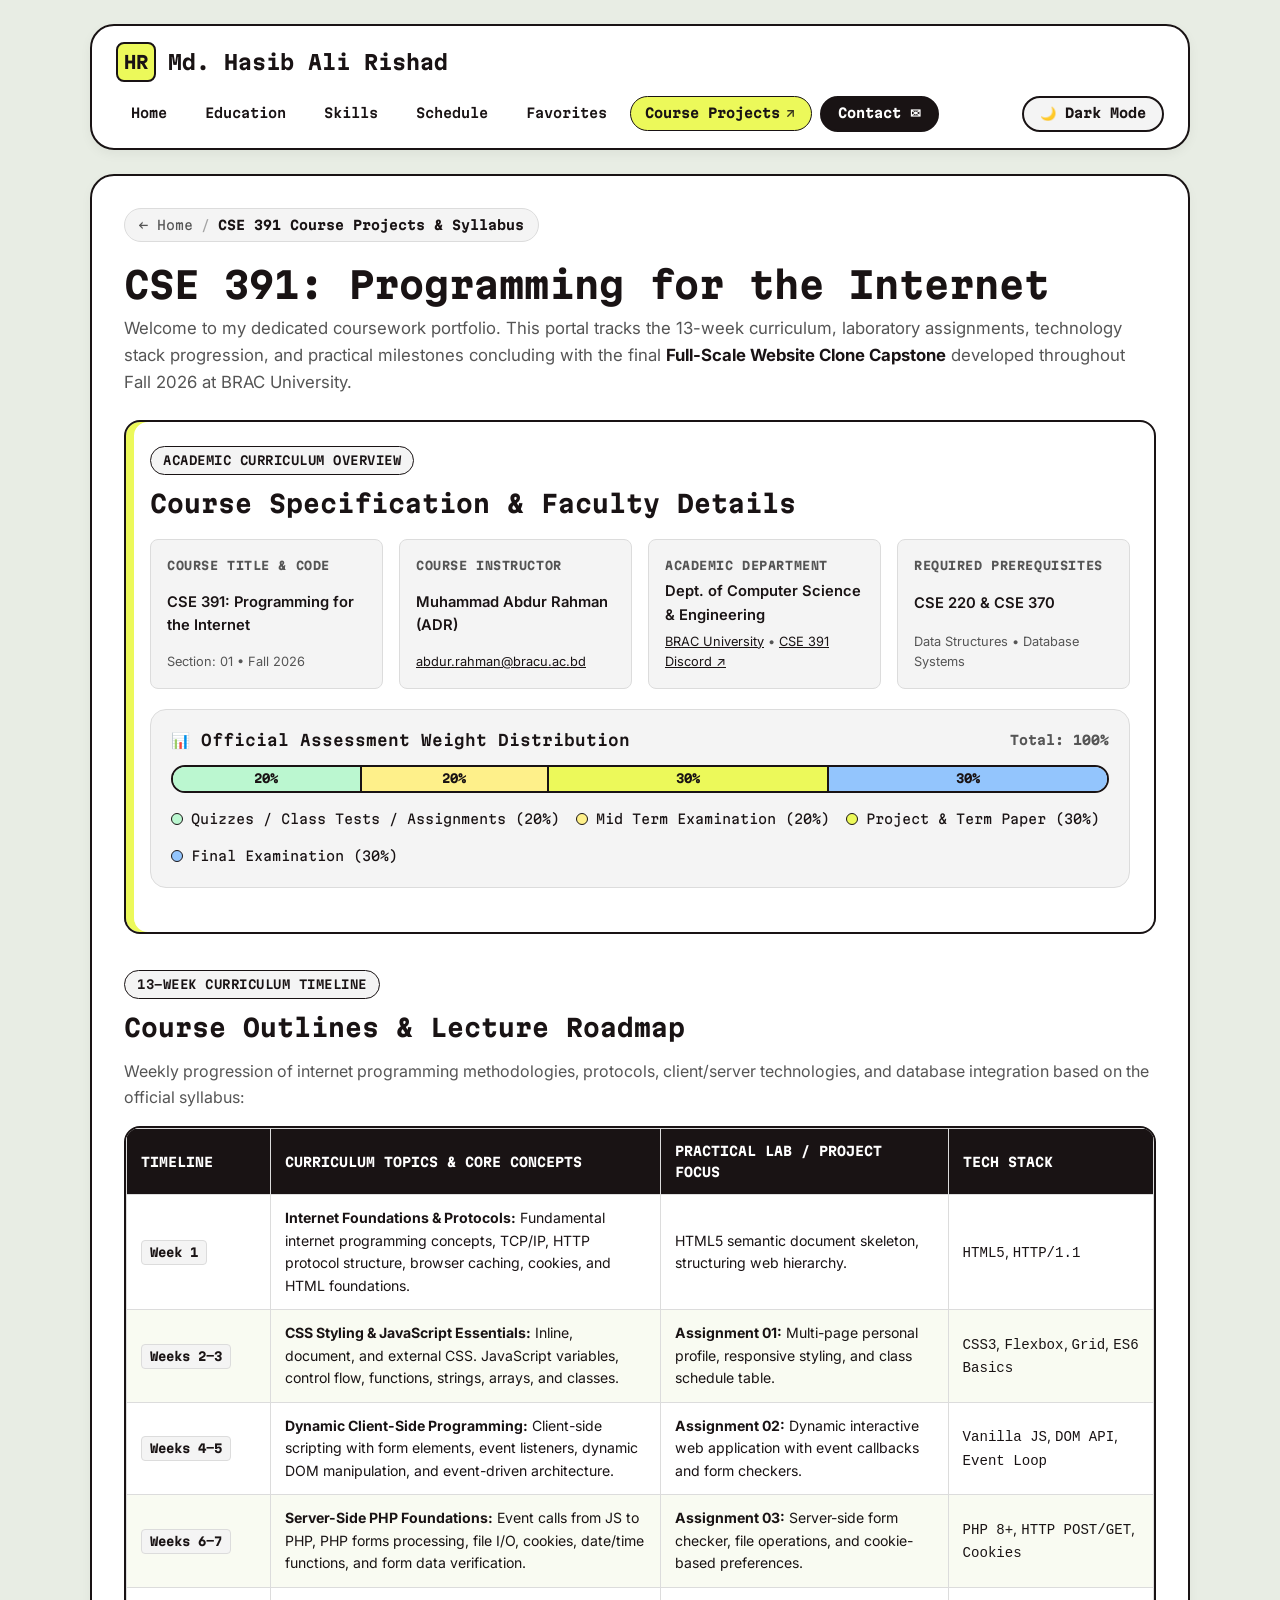
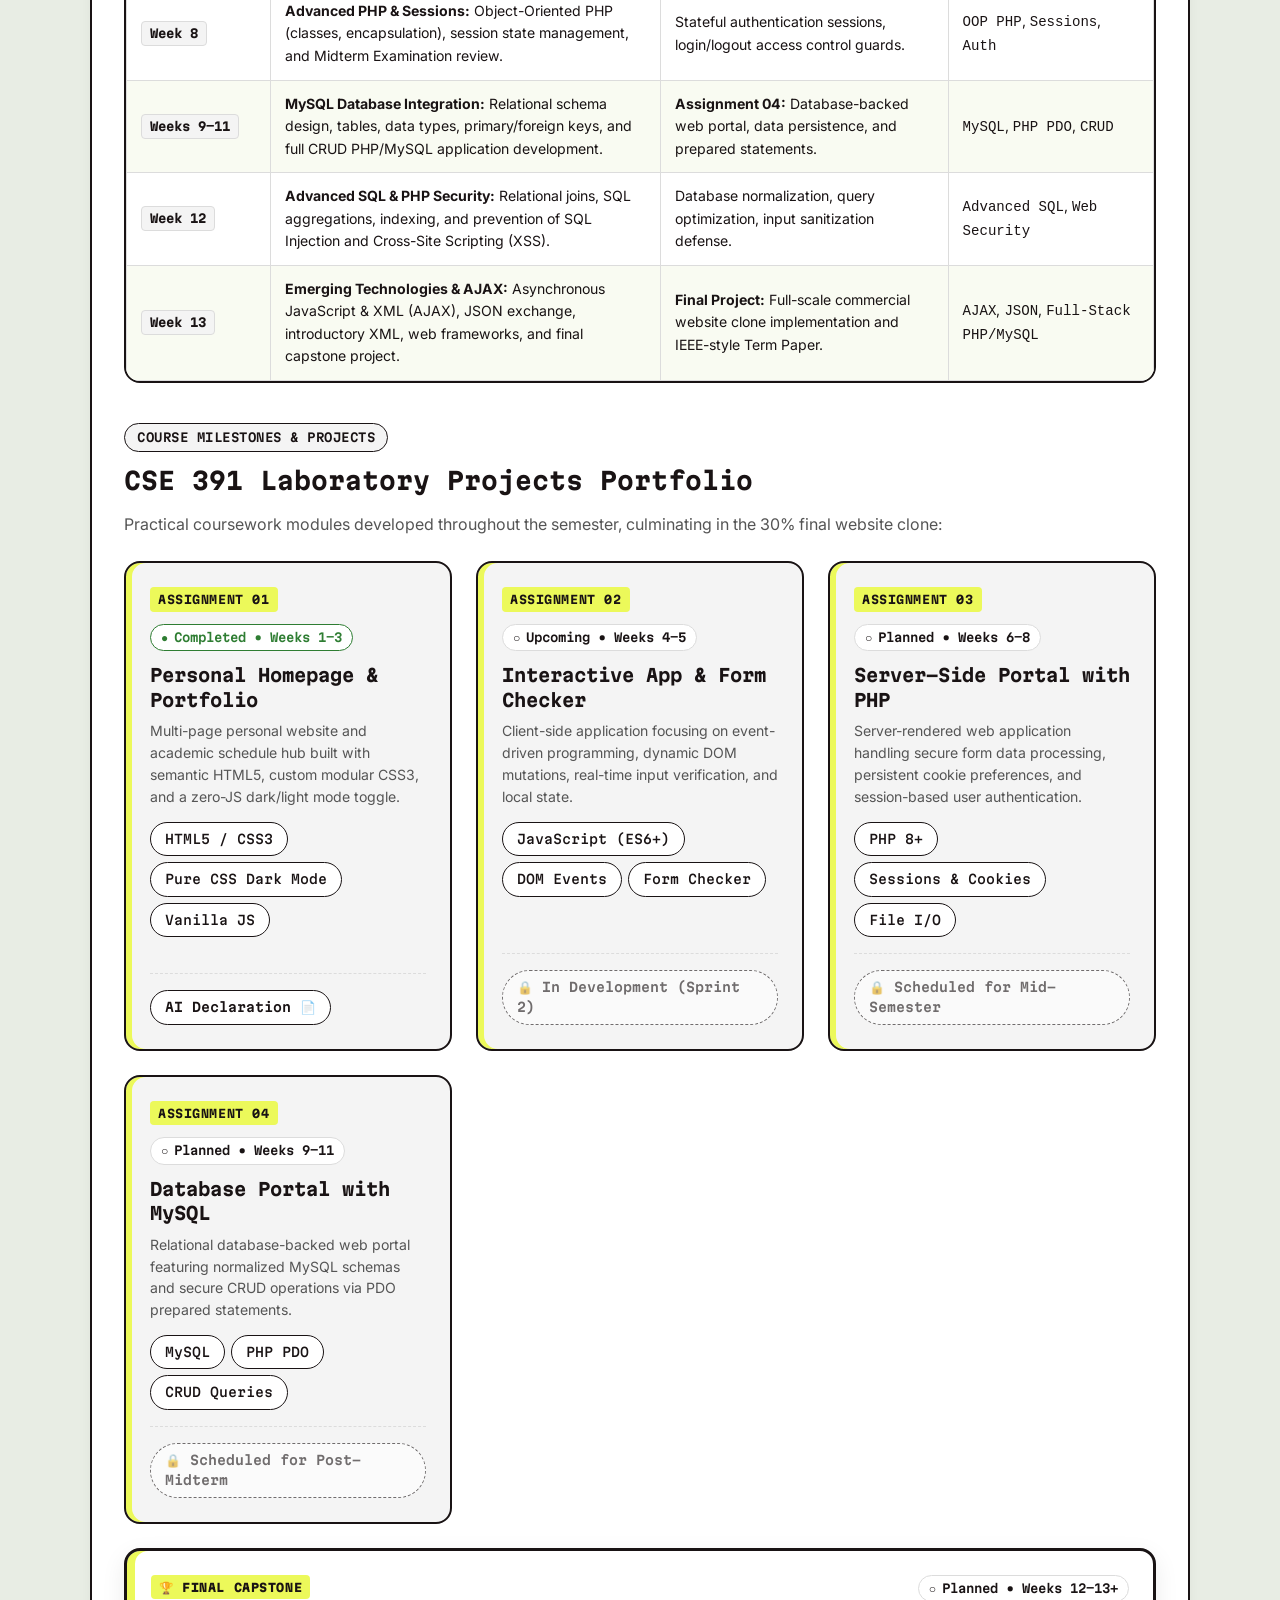
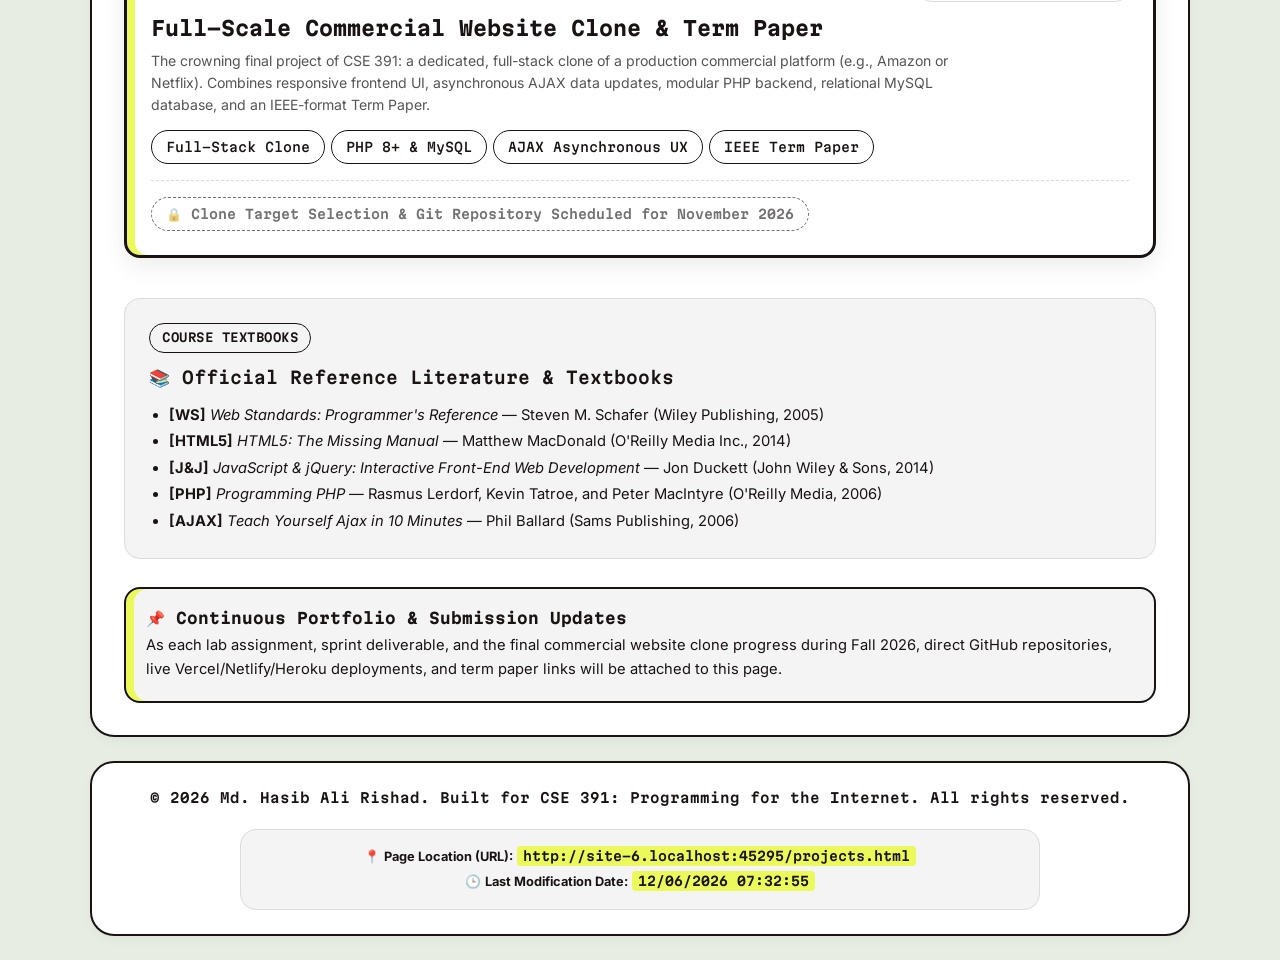
==== commit 5af61504: "Refactor theme toggle implementation and improve CSS styles for responsiveness" ====
--- a/projects.html
+++ b/projects.html
@@ -28,14 +28,6 @@
 
     <div class="theme-wrapper">
         <div class="page-wrapper">
-
-            <!-- Pure CSS Theme Toggle Button -->
-            <div class="theme-toggle-bar">
-                <label for="theme-toggle" class="theme-toggle-label" title="Toggle Dark and Light Mode">
-                    <span class="toggle-text-dark">🌙 Switch to Dark Mode</span>
-                    <span class="toggle-text-light">☀️ Switch to Light Mode</span>
-                </label>
-            </div>
 
             <!-- Site Header -->
             <header class="site-header">
@@ -58,6 +50,12 @@
                         </svg>
                     </a>
                     <a href="index.html#contact" class="btn-cta">Contact ✉</a>
+
+                    <!-- Pure CSS Dark/Light Mode Toggle Button in Navbar -->
+                    <label for="theme-toggle" class="theme-toggle-label" title="Toggle Dark and Light Mode">
+                        <span class="toggle-text-dark">🌙 Dark Mode</span>
+                        <span class="toggle-text-light">☀️ Light Mode</span>
+                    </label>
                 </nav>
             </header>
 
--- a/style.css
+++ b/style.css
@@ -129,6 +129,7 @@
 .theme-wrapper {
     min-height: 100vh;
     width: 100%;
+    overflow-x: clip;
     background-color: var(--bg-page);
     color: var(--text-primary);
     padding: 24px 16px;
@@ -196,34 +197,30 @@
     display: none;
 }
 
-.theme-toggle-bar {
-    display: flex;
-    justify-content: flex-end;
-    margin-bottom: 14px;
-}
-
 .theme-toggle-label {
     display: inline-flex;
     align-items: center;
-    gap: 8px;
-    background-color: var(--card-bg);
+    gap: 6px;
+    background-color: var(--card-subtle);
     color: var(--text-primary);
     border: 2px solid var(--border-color);
-    padding: 8px 18px;
+    padding: 8px 16px;
     border-radius: var(--radius-pill);
     font-family: var(--font-heading);
     font-size: 0.82rem;
     font-weight: 700;
+    line-height: 1.2;
+    white-space: nowrap;
     cursor: pointer;
     user-select: none;
-    transition: var(--transition);
-    box-shadow: 0 2px 8px rgba(0, 0, 0, 0.08);
+    margin-left: auto;
+    transition: var(--transition);
 }
 
 .theme-toggle-label:hover {
     background-color: var(--accent-lime);
     color: #191314;
-    border-color: #191314;
+    border-color: var(--border-color);
     transform: translateY(-2px);
 }
 
@@ -254,25 +251,26 @@
     padding: 16px 24px;
     margin-bottom: 24px;
     display: flex;
-    flex-wrap: wrap;
-    justify-content: space-between;
-    align-items: center;
-    gap: 16px;
+    flex-direction: column;
+    align-items: stretch;
+    gap: 14px;
     box-shadow: 0 4px 12px rgba(0, 0, 0, 0.05);
     transition: var(--transition);
 }
 
 .brand-badge {
-    display: flex;
+    display: inline-flex;
     align-items: center;
     gap: 12px;
     text-decoration: none;
+    width: fit-content;
 }
 
 .brand-logo {
     display: inline-flex;
     align-items: center;
     justify-content: center;
+    flex-shrink: 0;
     width: 40px;
     height: 40px;
     background-color: var(--accent-lime);
@@ -296,6 +294,7 @@
     display: flex;
     flex-wrap: wrap;
     align-items: center;
+    width: 100%;
     gap: 8px;
 }
 
@@ -328,7 +327,7 @@
 .nav-link:hover {
     background-color: var(--accent-lime);
     color: #191314;
-    border-color: #191314;
+    border-color: var(--border-color);
 }
 
 .nav-link-outlined {
@@ -397,7 +396,9 @@
     font-family: var(--font-heading);
     font-size: 0.82rem;
     font-weight: 700;
-    padding: 8px 18px;
+    line-height: 1.2;
+    white-space: nowrap;
+    padding: 8px 16px;
     border-radius: var(--radius-pill);
     text-decoration: none;
     display: inline-flex;
@@ -479,7 +480,7 @@
 }
 
 .hero-title {
-    font-size: 2.5rem;
+    font-size: clamp(1.65rem, 3.8vw, 2.45rem);
     font-weight: 700;
     margin-bottom: 8px;
     color: var(--text-primary);
@@ -578,7 +579,7 @@
 /* Personal Quick Info Badges */
 .info-badges-grid {
     display: grid;
-    grid-template-columns: repeat(auto-fit, minmax(200px, 1fr));
+    grid-template-columns: repeat(auto-fit, minmax(min(100%, 200px), 1fr));
     gap: 12px;
     margin-top: 16px;
 }
@@ -588,6 +589,7 @@
     border: 1px solid var(--border-subtle);
     border-radius: var(--radius-md);
     padding: 12px 16px;
+    min-width: 0;
     transition: var(--transition);
 }
 
@@ -608,6 +610,7 @@
     font-size: 0.9rem;
     font-weight: 600;
     color: var(--text-primary);
+    overflow-wrap: anywhere;
 }
 
 /* --------------------------------------------------------------------------
@@ -722,6 +725,7 @@
 .table-responsive {
     width: 100%;
     overflow-x: auto;
+    -webkit-overflow-scrolling: touch;
     margin: 16px 0;
     border-radius: var(--radius-md);
     border: 2px solid var(--border-color);
@@ -729,6 +733,7 @@
 
 .custom-table {
     width: 100%;
+    min-width: 720px;
     border-collapse: collapse;
     font-size: 0.9rem;
     text-align: left;
@@ -1073,58 +1078,11 @@
 }
 
 /* --------------------------------------------------------------------------
-   17. Responsive Layout (Media Queries)
-   -------------------------------------------------------------------------- */
-@media (max-width: 768px) {
-    .hero-grid {
-        grid-template-columns: 1fr;
-    }
-    
-    .two-col-grid {
-        grid-template-columns: 1fr;
-    }
-
-    .contact-form {
-        grid-template-columns: 1fr;
-    }
-
-    .web-image-card {
-        grid-template-columns: 1fr;
-    }
-
-    .quote-card-inner {
-        grid-template-columns: 1fr;
-    }
-
-    .quote-image {
-        height: 180px;
-    }
-
-    .hero-title {
-        font-size: 1.9rem;
-    }
-
-    .content-section {
-        padding: 20px 16px;
-    }
-
-    .site-header {
-        flex-direction: column;
-        align-items: flex-start;
-    }
-
-    .site-nav {
-        width: 100%;
-        justify-content: flex-start;
-    }
-}
-
-/* --------------------------------------------------------------------------
-   18. Subpages & Course Project Portfolio Styles
+   17. Subpages & Course Project Portfolio Styles
    -------------------------------------------------------------------------- */
 .project-grid {
     display: grid;
-    grid-template-columns: repeat(auto-fit, minmax(320px, 1fr));
+    grid-template-columns: repeat(auto-fit, minmax(min(100%, 300px), 1fr));
     gap: 24px;
     margin-top: 24px;
 }
@@ -1298,7 +1256,7 @@
 
 .course-meta-grid {
     display: grid;
-    grid-template-columns: repeat(auto-fit, minmax(220px, 1fr));
+    grid-template-columns: repeat(auto-fit, minmax(min(100%, 210px), 1fr));
     gap: 16px;
     margin: 20px 0;
 }
@@ -1308,6 +1266,8 @@
     border: 1px solid var(--border-subtle);
     border-radius: var(--radius-sm);
     padding: 16px;
+    min-width: 0;
+    overflow-wrap: anywhere;
     display: flex;
     flex-direction: column;
     justify-content: space-between;
@@ -1432,8 +1392,9 @@
 
 .syllabus-table {
     width: 100%;
+    min-width: 640px;
     border-collapse: collapse;
-    margin-top: 16px;
+    margin: 0;
     font-size: 0.88rem;
 }
 
@@ -1474,4 +1435,208 @@
     color: var(--text-primary);
 }
 
-
+/* --------------------------------------------------------------------------
+   19. Responsive Layout (Multi-Breakpoint Media Queries)
+   -------------------------------------------------------------------------- */
+
+/* Reset right-auto push when navbar items wrap onto a second line (<= 1040px) */
+@media (max-width: 1040px) {
+    .theme-toggle-label {
+        margin-left: 0;
+    }
+}
+
+/* Tablet Landscape & Split-Screen Laptops (<= 960px) */
+@media (max-width: 960px) {
+    .hero-grid {
+        grid-template-columns: 1fr;
+        gap: 28px;
+    }
+
+    .hero-photo-wrapper {
+        order: -1;
+        margin: 0 auto;
+        width: 100%;
+    }
+
+    .photo-card {
+        max-width: 280px;
+    }
+}
+
+/* Tablets & Large Phones (<= 768px) */
+@media (max-width: 768px) {
+    .theme-wrapper {
+        padding: 16px 12px;
+    }
+
+    .site-header {
+        padding: 16px 18px;
+        gap: 12px;
+    }
+
+    .content-section {
+        padding: 24px 20px;
+    }
+
+    h1 {
+        font-size: 1.75rem;
+    }
+
+    h2 {
+        font-size: 1.3rem;
+    }
+
+    .two-col-grid {
+        grid-template-columns: 1fr;
+        gap: 18px;
+    }
+
+    .contact-form {
+        grid-template-columns: 1fr;
+    }
+
+    .web-image-card {
+        grid-template-columns: 1fr;
+    }
+
+    .quote-container {
+        padding: 20px 20px 20px 26px;
+    }
+
+    .quote-card-inner {
+        grid-template-columns: 1fr;
+        gap: 16px;
+    }
+
+    .quote-image {
+        height: 190px;
+    }
+
+    .course-overview-panel {
+        padding: 20px 18px;
+    }
+
+    .grade-breakdown-box {
+        padding: 16px;
+    }
+
+    .project-grid {
+        gap: 18px;
+    }
+
+    .project-card {
+        padding: 20px 18px;
+    }
+
+    .site-footer {
+        padding: 20px 18px;
+    }
+}
+
+/* Mobile Phones (<= 520px) */
+@media (max-width: 520px) {
+    .theme-wrapper {
+        padding: 12px 10px;
+    }
+
+    .site-header {
+        padding: 14px;
+        border-radius: var(--radius-md);
+        margin-bottom: 18px;
+    }
+
+    .brand-logo {
+        width: 34px;
+        height: 34px;
+        font-size: 0.95rem;
+    }
+
+    .brand-name {
+        font-size: 1.02rem;
+    }
+
+    .site-nav {
+        gap: 6px;
+    }
+
+    .nav-link {
+        font-size: 0.75rem;
+        padding: 6px 11px;
+    }
+
+    .btn-cta,
+    .theme-toggle-label {
+        font-size: 0.75rem;
+        padding: 7px 12px;
+    }
+
+    .content-section {
+        padding: 20px 15px;
+        border-radius: var(--radius-md);
+        margin-bottom: 18px;
+    }
+
+    h1,
+    .hero-title {
+        font-size: 1.45rem;
+    }
+
+    h2 {
+        font-size: 1.15rem;
+    }
+
+    h3 {
+        font-size: 1.02rem;
+    }
+
+    .hero-subtitle {
+        font-size: 0.95rem;
+    }
+
+    .photo-card {
+        max-width: 240px;
+        padding: 12px;
+    }
+
+    .social-pill-link {
+        font-size: 0.72rem;
+        padding: 5px 10px;
+    }
+
+    .skill-pill {
+        font-size: 0.74rem;
+        padding: 5px 11px;
+    }
+
+    .quote-text {
+        font-size: 0.98rem;
+    }
+
+    .btn-submit {
+        width: 100%;
+    }
+
+    .grade-breakdown-bar {
+        height: 26px;
+    }
+
+    .grade-segment {
+        font-size: 0.68rem;
+    }
+
+    .grade-legend {
+        flex-direction: column;
+        gap: 8px;
+        font-size: 0.76rem;
+    }
+
+    .btn-project-link {
+        font-size: 0.74rem;
+        border-radius: 12px;
+        white-space: normal;
+        line-height: 1.35;
+    }
+}
+
+
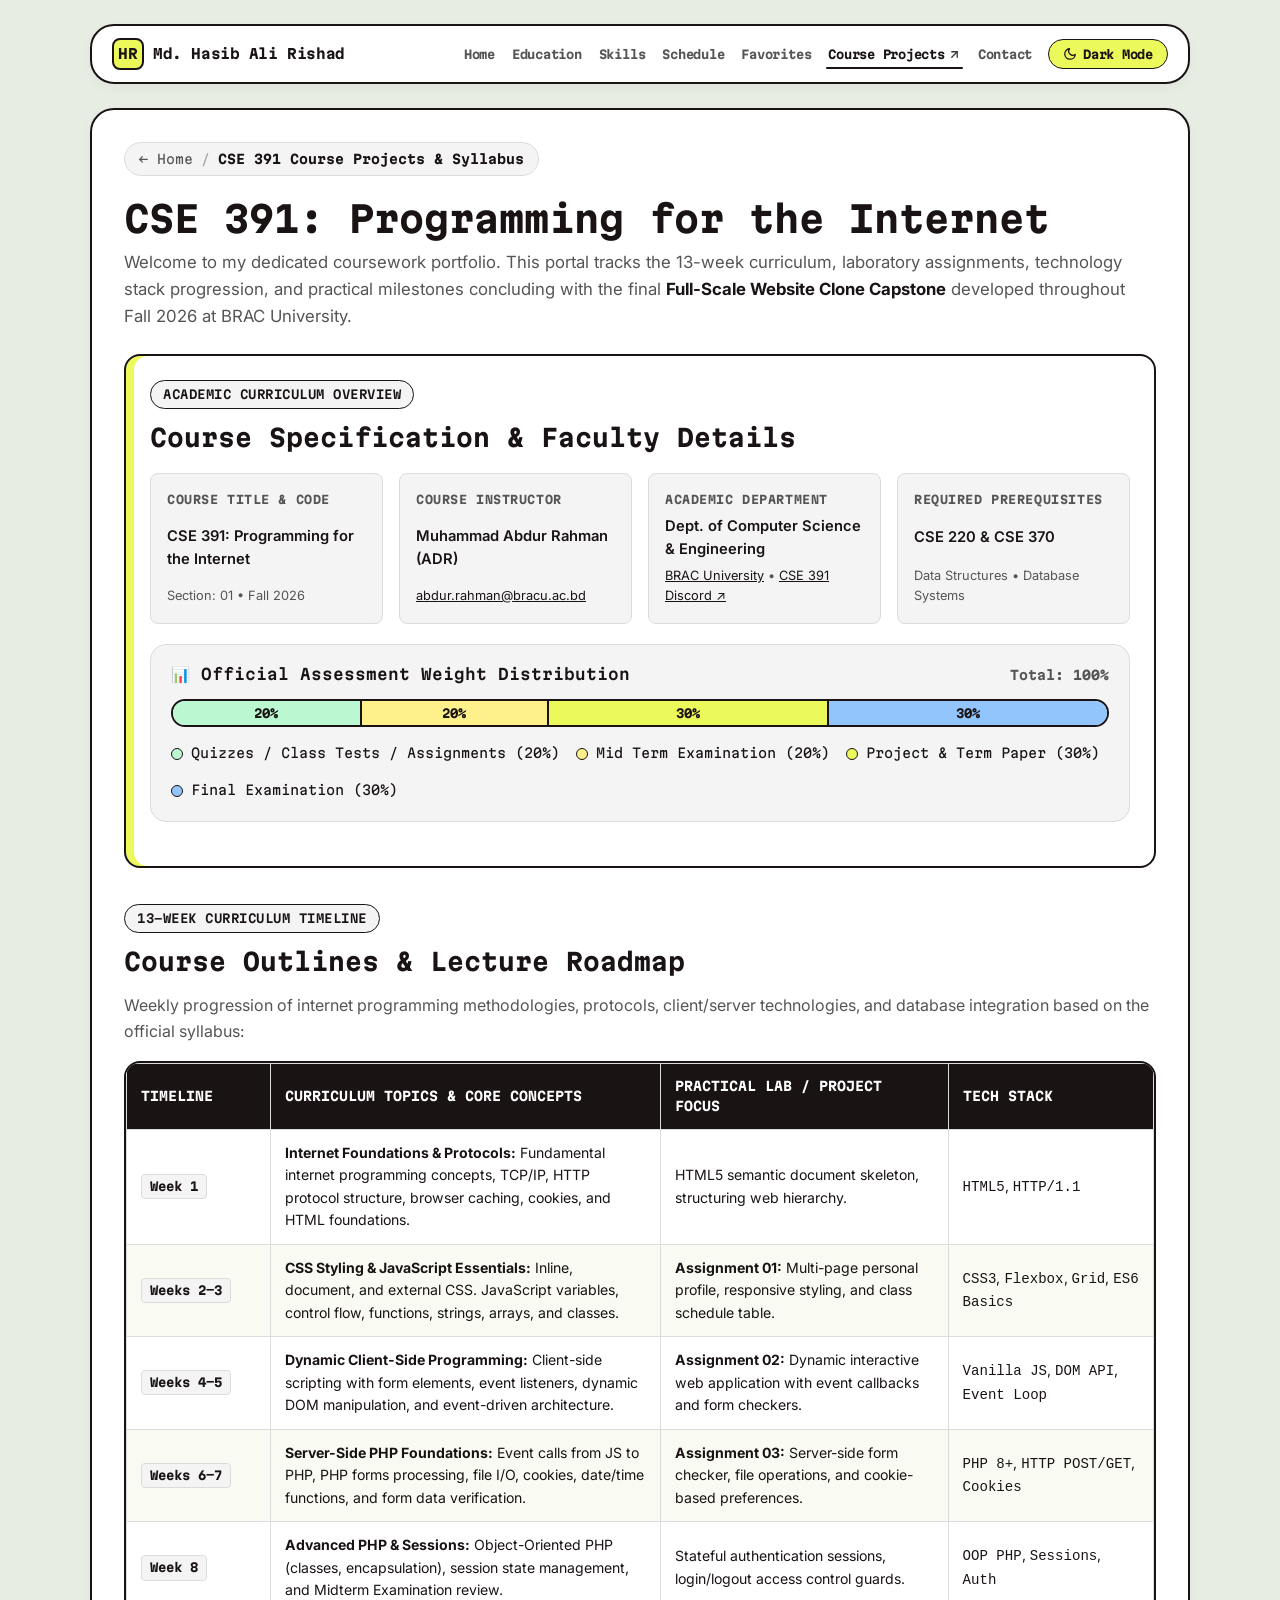
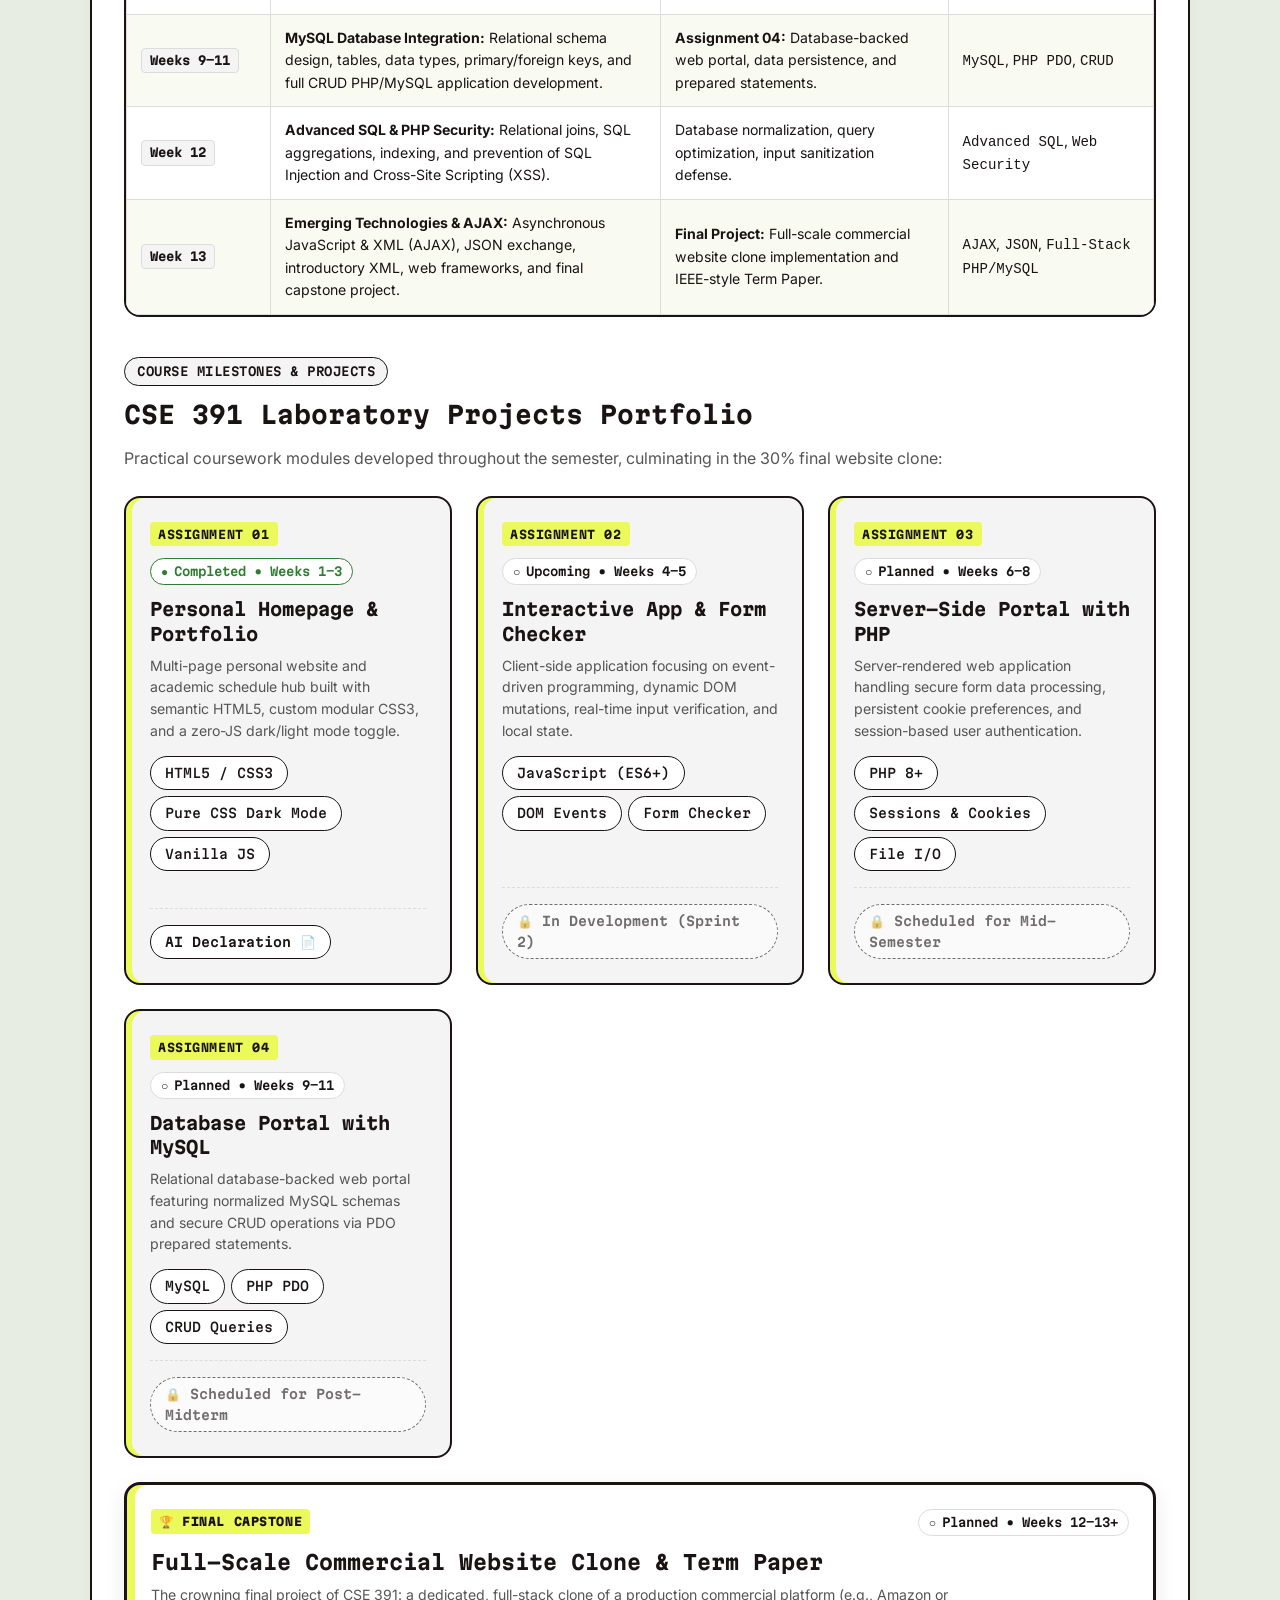
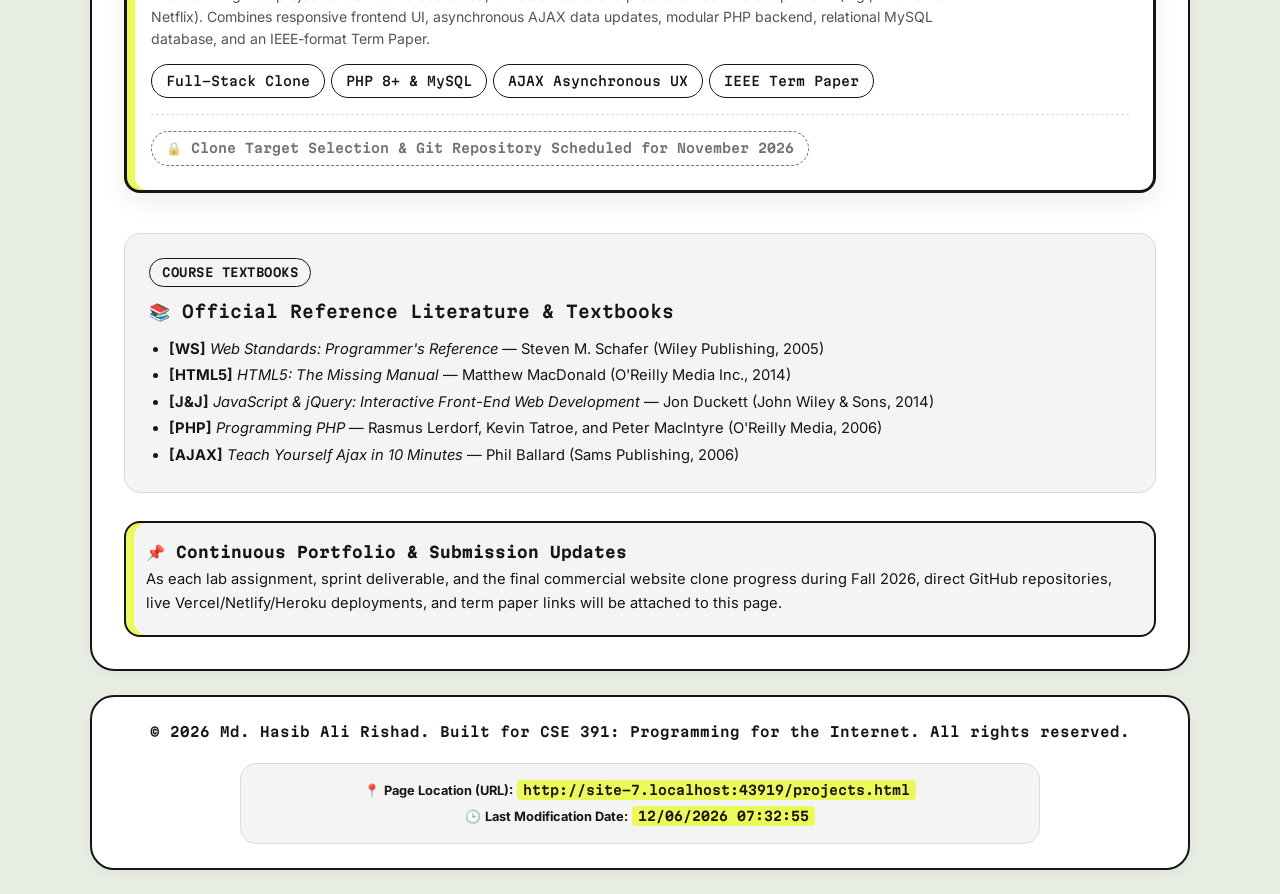
==== commit ee0e7664: "Enhance navigation experience with mobile menu toggle." ====
--- a/projects.html
+++ b/projects.html
@@ -31,6 +31,9 @@
 
             <!-- Site Header -->
             <header class="site-header">
+                <!-- Pure CSS Mobile Menu Toggle Checkbox -->
+                <input type="checkbox" id="nav-toggle" class="nav-toggle-input" aria-label="Toggle navigation menu">
+
                 <a href="index.html" class="brand-badge" title="Md. Hasib Ali Rishad Homepage">
                     <span class="brand-logo">HR</span>
                     <span class="brand-name">Md. Hasib Ali Rishad</span>
@@ -49,14 +52,40 @@
                             <path d="M7 7h10v10"></path>
                         </svg>
                     </a>
-                    <a href="index.html#contact" class="btn-cta">Contact ✉</a>
-
-                    <!-- Pure CSS Dark/Light Mode Toggle Button in Navbar -->
+                    <a href="index.html#contact" class="nav-link">Contact</a>
+                </nav>
+
+                <!-- Far-Right Actions: Lime-Green Dark Mode Pill + Mobile Hamburger -->
+                <div class="header-actions">
                     <label for="theme-toggle" class="theme-toggle-label" title="Toggle Dark and Light Mode">
-                        <span class="toggle-text-dark">🌙 Dark Mode</span>
-                        <span class="toggle-text-light">☀️ Light Mode</span>
+                        <span class="toggle-text-dark">
+                            <svg width="14" height="14" viewBox="0 0 24 24" fill="none" stroke="currentColor" stroke-width="2.2" stroke-linecap="round" stroke-linejoin="round" aria-hidden="true">
+                                <path d="M21 12.79A9 9 0 1 1 11.21 3 7 7 0 0 0 21 12.79z"></path>
+                            </svg>
+                            <span>Dark<span class="mode-word"> Mode</span></span>
+                        </span>
+                        <span class="toggle-text-light">
+                            <svg width="14" height="14" viewBox="0 0 24 24" fill="none" stroke="currentColor" stroke-width="2.2" stroke-linecap="round" stroke-linejoin="round" aria-hidden="true">
+                                <circle cx="12" cy="12" r="5"></circle>
+                                <line x1="12" y1="1" x2="12" y2="3"></line>
+                                <line x1="12" y1="21" x2="12" y2="23"></line>
+                                <line x1="4.22" y1="4.22" x2="5.64" y2="5.64"></line>
+                                <line x1="18.36" y1="18.36" x2="19.78" y2="19.78"></line>
+                                <line x1="1" y1="12" x2="3" y2="12"></line>
+                                <line x1="21" y1="12" x2="23" y2="12"></line>
+                                <line x1="4.22" y1="19.78" x2="5.64" y2="18.36"></line>
+                                <line x1="18.36" y1="5.64" x2="19.78" y2="4.22"></line>
+                            </svg>
+                            <span>Light<span class="mode-word"> Mode</span></span>
+                        </span>
                     </label>
-                </nav>
+
+                    <label for="nav-toggle" class="nav-hamburger" aria-label="Toggle navigation menu" title="Menu">
+                        <span class="hamburger-bar"></span>
+                        <span class="hamburger-bar"></span>
+                        <span class="hamburger-bar"></span>
+                    </label>
+                </div>
             </header>
 
             <main>
--- a/style.css
+++ b/style.css
@@ -193,44 +193,64 @@
 /* --------------------------------------------------------------------------
    5. Bonus 2: Pure CSS Dark/Light Mode Toggle Switch
    -------------------------------------------------------------------------- */
-.theme-toggle-input {
+.theme-toggle-input,
+.nav-toggle-input {
     display: none;
 }
 
+/* Vibrant Lime-Green Pill Button on Far Right of Navbar */
 .theme-toggle-label {
     display: inline-flex;
     align-items: center;
-    gap: 6px;
-    background-color: var(--card-subtle);
-    color: var(--text-primary);
-    border: 2px solid var(--border-color);
-    padding: 8px 16px;
+    justify-content: center;
+    background-color: var(--accent-lime);
+    color: #191314;
+    border: 1.5px solid #191314;
+    padding: 7px 14px;
     border-radius: var(--radius-pill);
     font-family: var(--font-heading);
-    font-size: 0.82rem;
-    font-weight: 700;
+    font-size: 0.74rem;
+    font-weight: 700;
+    letter-spacing: -0.02em;
     line-height: 1.2;
     white-space: nowrap;
     cursor: pointer;
     user-select: none;
-    margin-left: auto;
     transition: var(--transition);
 }
 
 .theme-toggle-label:hover {
+    background-color: #191314;
+    border-color: #191314;
+    color: var(--accent-lime);
+    transform: translateY(-1px);
+    box-shadow: 0 4px 12px rgba(0, 0, 0, 0.12);
+}
+
+#theme-toggle:checked ~ .theme-wrapper .theme-toggle-label {
     background-color: var(--accent-lime);
     color: #191314;
-    border-color: var(--border-color);
-    transform: translateY(-2px);
-}
-
-/* Show appropriate label text depending on current mode */
+    border-color: var(--accent-lime);
+}
+
+#theme-toggle:checked ~ .theme-wrapper .theme-toggle-label:hover {
+    background-color: #f6ff85;
+    border-color: #ffffff;
+    color: #191314;
+    box-shadow: 0 4px 14px rgba(236, 249, 90, 0.28);
+}
+
+/* Show appropriate label text + monochrome SVG icon depending on current mode */
 .toggle-text-dark {
-    display: inline;
+    display: inline-flex;
+    align-items: center;
+    gap: 6px;
 }
 
 .toggle-text-light {
     display: none;
+    align-items: center;
+    gap: 6px;
 }
 
 #theme-toggle:checked ~ .theme-wrapper .toggle-text-dark {
@@ -238,32 +258,40 @@
 }
 
 #theme-toggle:checked ~ .theme-wrapper .toggle-text-light {
-    display: inline;
+    display: inline-flex;
 }
 
 /* --------------------------------------------------------------------------
-   6. Header & Navigation (Part 1, Item 2)
+   6. Header & Navigation (Part 1, Item 2 — Theme-Synced Single-Row Bar)
    -------------------------------------------------------------------------- */
 .site-header {
     background-color: var(--card-bg);
     border: 2px solid var(--border-color);
     border-radius: var(--radius-lg);
-    padding: 16px 24px;
+    padding: 12px 20px;
     margin-bottom: 24px;
     display: flex;
-    flex-direction: column;
-    align-items: stretch;
+    flex-direction: row;
+    align-items: center;
     gap: 14px;
-    box-shadow: 0 4px 12px rgba(0, 0, 0, 0.05);
-    transition: var(--transition);
+    box-shadow: 0 4px 12px rgba(0, 0, 0, 0.04);
+    transition: background-color 0.3s ease, border-color 0.3s ease, box-shadow 0.3s ease;
+}
+
+#theme-toggle:checked ~ .theme-wrapper .site-header {
+    box-shadow: 0 8px 24px rgba(0, 0, 0, 0.35);
 }
 
 .brand-badge {
     display: inline-flex;
     align-items: center;
-    gap: 12px;
+    gap: 9px;
     text-decoration: none;
-    width: fit-content;
+    flex-shrink: 0;
+}
+
+.brand-badge:hover {
+    opacity: 0.88;
 }
 
 .brand-logo {
@@ -271,46 +299,84 @@
     align-items: center;
     justify-content: center;
     flex-shrink: 0;
-    width: 40px;
-    height: 40px;
+    width: 32px;
+    height: 32px;
     background-color: var(--accent-lime);
-    color: #191314; /* Always dark text on bright lime square */
-    border: 2px solid var(--border-color);
+    color: #191314;
+    border: 2px solid #191314;
     border-radius: var(--radius-sm);
     font-family: var(--font-heading);
     font-weight: 700;
-    font-size: 1.1rem;
+    font-size: 0.86rem;
 }
 
 .brand-name {
     font-family: var(--font-heading);
-    font-size: 1.25rem;
-    font-weight: 700;
-    color: var(--text-primary);
-}
-
-/* Navigation Links */
+    font-size: 0.86rem;
+    font-weight: 700;
+    letter-spacing: -0.03em;
+    color: var(--text-primary);
+    white-space: nowrap;
+}
+
+/* Navigation Links (Right-aligned clean text links with crisp underline) */
 .site-nav {
     display: flex;
-    flex-wrap: wrap;
-    align-items: center;
-    width: 100%;
-    gap: 8px;
+    align-items: center;
+    margin-left: auto;
+    gap: 13px;
 }
 
 .nav-link {
-    display: inline-flex;
-    align-items: center;
-    gap: 4px;
-    font-family: var(--font-heading);
-    font-size: 0.82rem;
-    font-weight: 600;
+    position: relative;
+    display: inline-flex;
+    align-items: center;
+    gap: 3px;
+    font-family: var(--font-heading);
+    font-size: 0.74rem;
+    font-weight: 700;
+    letter-spacing: -0.02em;
     text-decoration: none;
-    color: var(--text-primary);
-    padding: 6px 14px;
-    border-radius: var(--radius-pill);
-    border: 1px solid transparent;
-    transition: var(--transition);
+    color: var(--text-muted);
+    padding: 6px 2px;
+    white-space: nowrap;
+    transition: color 0.2s ease;
+}
+
+.nav-link::after {
+    content: "";
+    position: absolute;
+    left: 0;
+    right: 0;
+    bottom: 0;
+    height: 2px;
+    border-radius: 2px;
+    background-color: var(--text-primary);
+    transform: scaleX(0);
+    transform-origin: center;
+    transition: transform 0.22s ease, background-color 0.22s ease;
+}
+
+#theme-toggle:checked ~ .theme-wrapper .nav-link::after {
+    background-color: var(--accent-lime);
+}
+
+.nav-link:hover {
+    color: var(--text-primary);
+}
+
+.nav-link:hover::after {
+    transform: scaleX(1);
+}
+
+.nav-link.active {
+    color: var(--text-primary);
+    font-weight: 700;
+}
+
+.nav-link.active::after {
+    background-color: var(--text-primary);
+    transform: scaleX(1);
 }
 
 .subpage-arrow {
@@ -324,21 +390,47 @@
     transform: translate(1.5px, -1.5px);
 }
 
-.nav-link:hover {
+/* Far-right action wrapper (Dark Mode green pill + Mobile menu toggle) */
+.header-actions {
+    display: inline-flex;
+    align-items: center;
+    gap: 10px;
+    flex-shrink: 0;
+}
+
+/* Mobile Hamburger Button (Hidden on Desktop) */
+.nav-hamburger {
+    display: none;
+    flex-direction: column;
+    justify-content: center;
+    align-items: center;
+    gap: 4px;
+    width: 38px;
+    height: 38px;
+    border-radius: 10px;
+    border: 1.5px solid var(--border-color);
+    background-color: var(--card-subtle);
+    cursor: pointer;
+    user-select: none;
+    transition: var(--transition);
+}
+
+.nav-hamburger:hover {
     background-color: var(--accent-lime);
-    color: #191314;
-    border-color: var(--border-color);
-}
-
-.nav-link-outlined {
-    border: 1px solid var(--border-color);
-}
-
-.nav-link.active {
-    background-color: var(--accent-lime);
-    color: #191314;
-    border-color: var(--border-color);
-    font-weight: 700;
+    border-color: #191314;
+}
+
+.nav-hamburger:hover .hamburger-bar {
+    background-color: #191314;
+}
+
+.hamburger-bar {
+    display: block;
+    width: 18px;
+    height: 2px;
+    border-radius: 2px;
+    background-color: var(--text-primary);
+    transition: transform 0.25s ease, opacity 0.2s ease, background-color 0.2s ease;
 }
 
 /* Breadcrumb Trail Navigation (Subpages) */
@@ -1439,15 +1531,107 @@
    19. Responsive Layout (Multi-Breakpoint Media Queries)
    -------------------------------------------------------------------------- */
 
-/* Reset right-auto push when navbar items wrap onto a second line (<= 1040px) */
-@media (max-width: 1040px) {
+/* Compact Laptops (981px – 1080px): Keep entire navbar comfortably inside border */
+@media (max-width: 1080px) {
+    .site-header {
+        padding: 11px 16px;
+        gap: 10px;
+    }
+
+    .brand-name {
+        font-size: 0.8rem;
+    }
+
+    .site-nav {
+        gap: 10px;
+    }
+
+    .nav-link {
+        font-size: 0.7rem;
+    }
+
     .theme-toggle-label {
+        padding: 6px 12px;
+        font-size: 0.7rem;
+    }
+}
+
+/* Tablet Landscape & Collapsible Pure-CSS Mobile Navbar (<= 980px) */
+@media (max-width: 980px) {
+    .site-header {
+        flex-wrap: wrap;
+        justify-content: space-between;
+        padding: 12px 18px;
+        gap: 10px;
+    }
+
+    .brand-badge {
+        order: 1;
+    }
+
+    .header-actions {
+        order: 2;
+        margin-left: auto;
+    }
+
+    .nav-hamburger {
+        display: inline-flex;
+    }
+
+    /* Morph 3-bar hamburger into crisp X when menu is open */
+    #nav-toggle:checked ~ .header-actions .nav-hamburger .hamburger-bar:nth-child(1) {
+        transform: translateY(6px) rotate(45deg);
+    }
+
+    #nav-toggle:checked ~ .header-actions .nav-hamburger .hamburger-bar:nth-child(2) {
+        opacity: 0;
+    }
+
+    #nav-toggle:checked ~ .header-actions .nav-hamburger .hamburger-bar:nth-child(3) {
+        transform: translateY(-6px) rotate(-45deg);
+    }
+
+    /* Collapsible navigation drawer inside the theme-synced header bar */
+    .site-nav {
+        order: 3;
+        display: none;
+        flex-direction: column;
+        align-items: stretch;
+        width: 100%;
         margin-left: 0;
-    }
-}
-
-/* Tablet Landscape & Split-Screen Laptops (<= 960px) */
-@media (max-width: 960px) {
+        gap: 4px;
+        padding-top: 12px;
+        margin-top: 4px;
+        border-top: 1px solid var(--border-subtle);
+    }
+
+    #nav-toggle:checked ~ .site-nav {
+        display: flex;
+    }
+
+    .nav-link {
+        font-size: 0.92rem;
+        padding: 10px 12px;
+        border-radius: 10px;
+        justify-content: space-between;
+    }
+
+    .nav-link::after {
+        display: none;
+    }
+
+    .nav-link:hover {
+        background-color: var(--card-subtle);
+        color: var(--text-primary);
+    }
+
+    .nav-link.active {
+        background-color: var(--accent-lime);
+        color: #191314;
+        border: 1px solid #191314;
+        font-weight: 600;
+    }
+
     .hero-grid {
         grid-template-columns: 1fr;
         gap: 28px;
@@ -1470,11 +1654,6 @@
         padding: 16px 12px;
     }
 
-    .site-header {
-        padding: 16px 18px;
-        gap: 12px;
-    }
-
     .content-section {
         padding: 24px 20px;
     }
@@ -1541,34 +1720,37 @@
     }
 
     .site-header {
-        padding: 14px;
-        border-radius: var(--radius-md);
+        padding: 10px 14px;
+        border-radius: 14px;
         margin-bottom: 18px;
     }
 
+    .brand-badge {
+        gap: 8px;
+    }
+
     .brand-logo {
+        width: 30px;
+        height: 30px;
+        font-size: 0.85rem;
+    }
+
+    .brand-name {
+        font-size: 0.88rem;
+    }
+
+    .mode-word {
+        display: none;
+    }
+
+    .theme-toggle-label {
+        font-size: 0.78rem;
+        padding: 6px 12px;
+    }
+
+    .nav-hamburger {
         width: 34px;
         height: 34px;
-        font-size: 0.95rem;
-    }
-
-    .brand-name {
-        font-size: 1.02rem;
-    }
-
-    .site-nav {
-        gap: 6px;
-    }
-
-    .nav-link {
-        font-size: 0.75rem;
-        padding: 6px 11px;
-    }
-
-    .btn-cta,
-    .theme-toggle-label {
-        font-size: 0.75rem;
-        padding: 7px 12px;
     }
 
     .content-section {
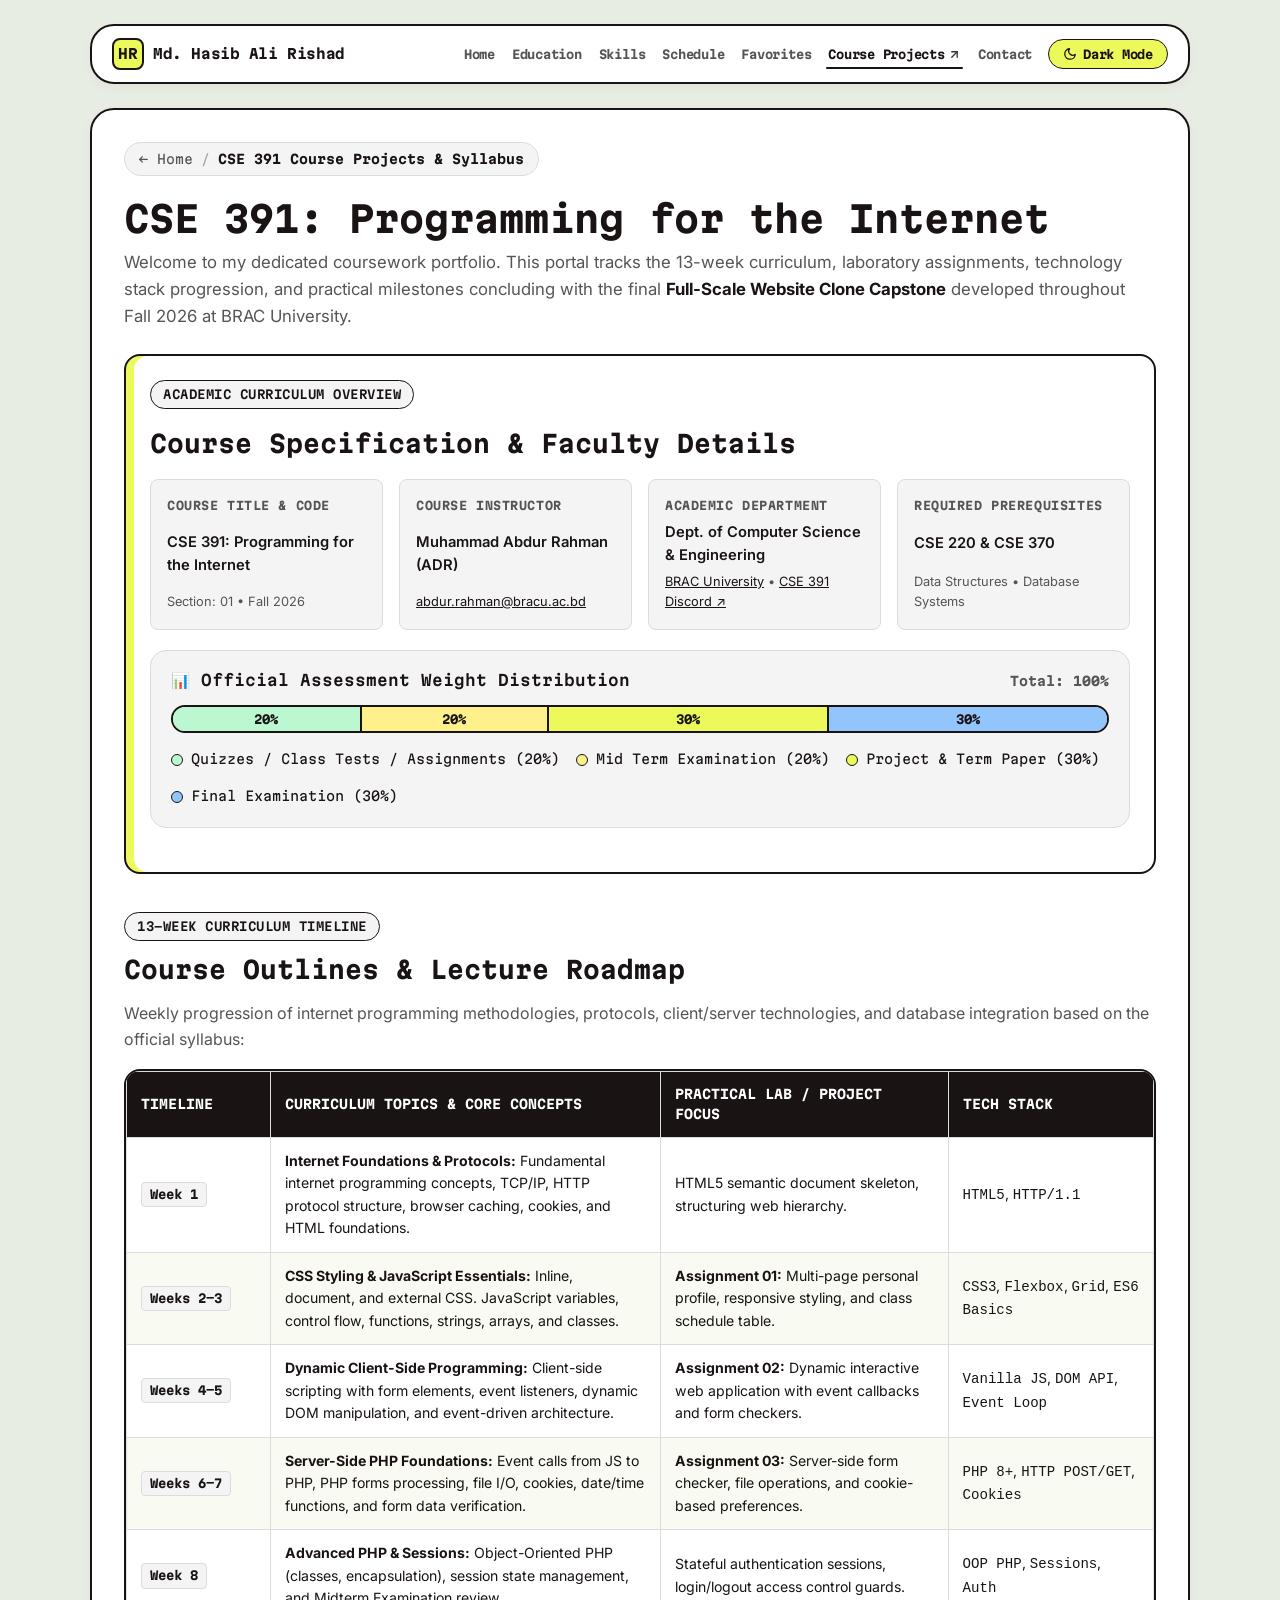
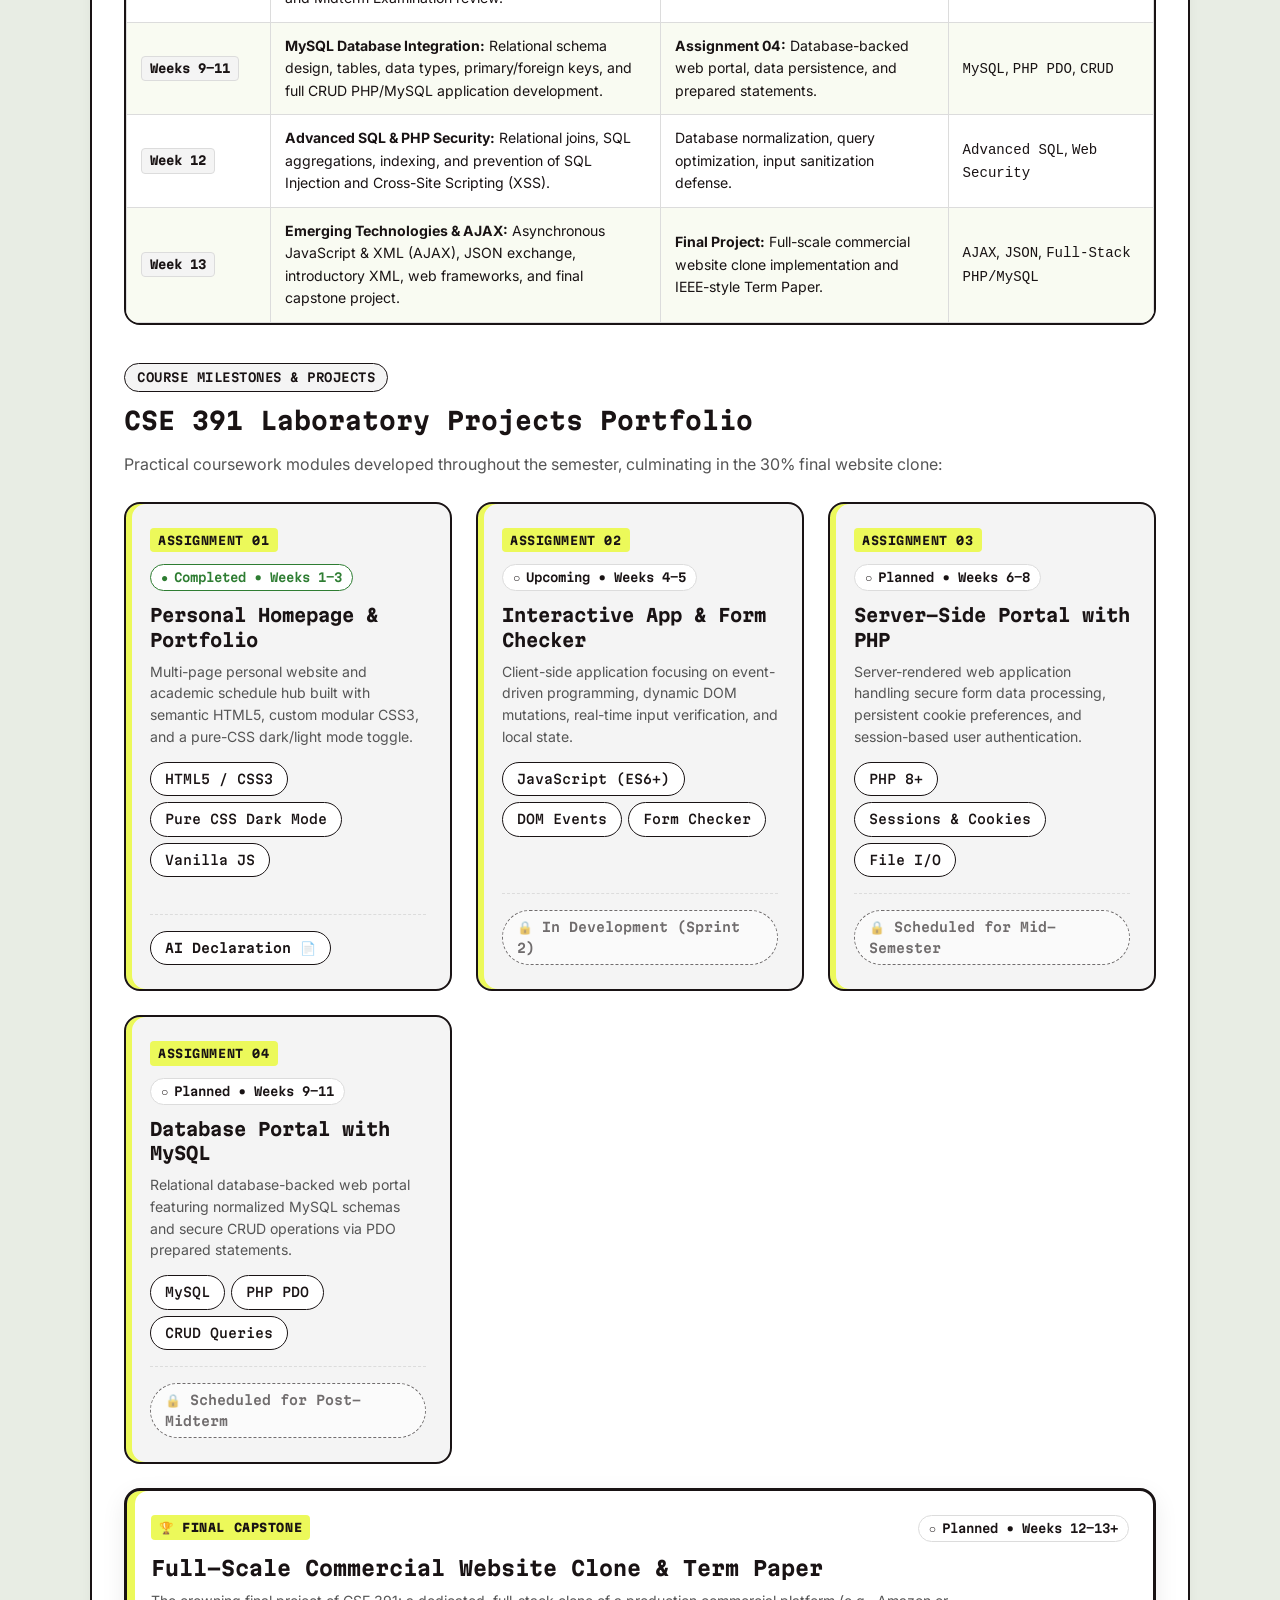
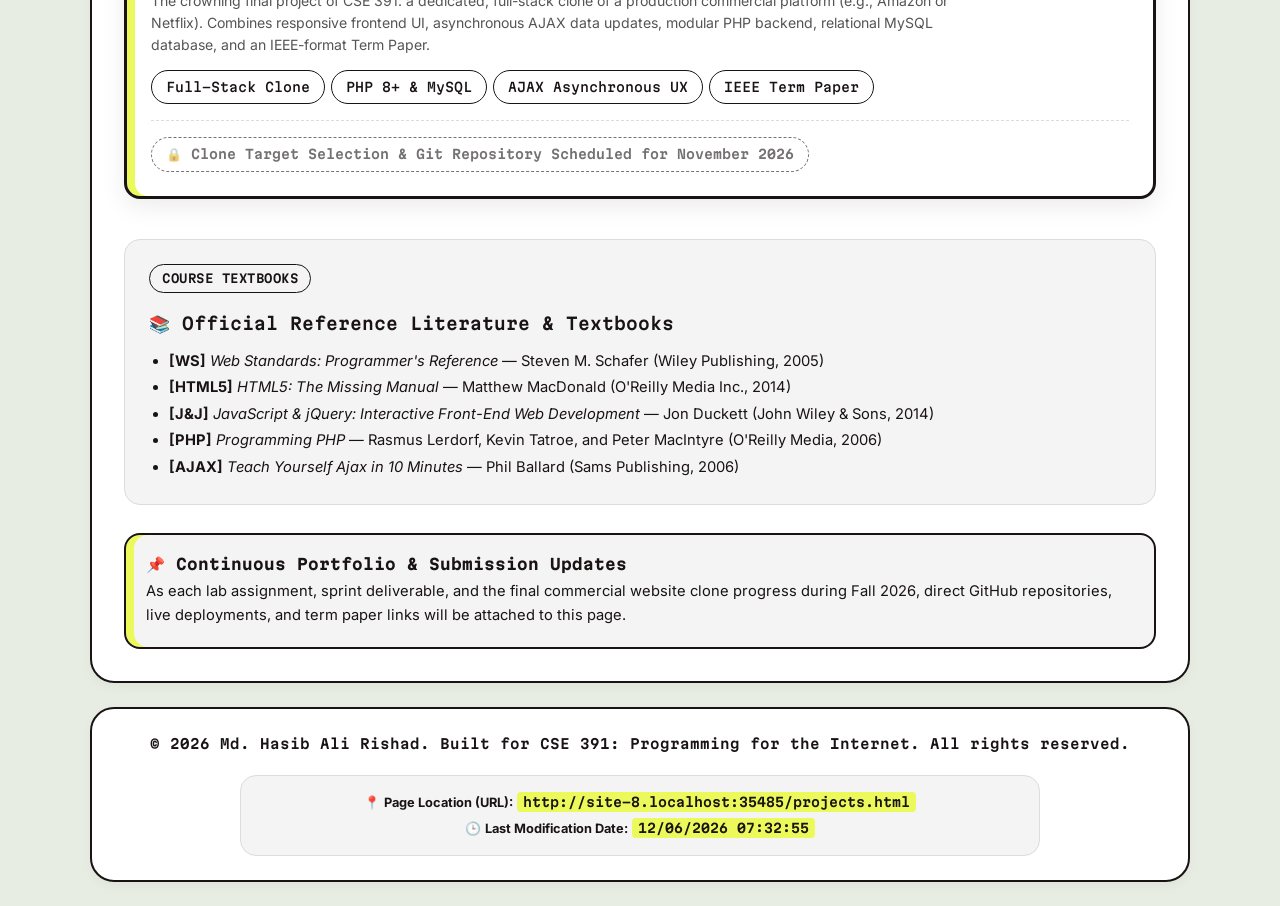
==== commit c52b6562: "Add Project Documentation and minor fixes." ====
--- a/projects.html
+++ b/projects.html
@@ -1,25 +1,25 @@
 <!DOCTYPE html>
 <html lang="en">
 <head>
+    <!-- 1. Document Metadata & Character Encoding -->
     <meta charset="UTF-8">
     <meta name="viewport" content="width=device-width, initial-scale=1.0">
-    <meta name="description" content="CSE 391: Programming for the Internet - Course Syllabus, Projects & Capstone Clone Portfolio by Md. Hasib Ali Rishad">
+    <meta name="description" content="CSE 391: Programming for the Internet - Course Syllabus, Projects &amp; Capstone Clone Portfolio by Md. Hasib Ali Rishad">
     <meta name="author" content="Md. Hasib Ali Rishad">
     <title>Course Projects &amp; Syllabus | CSE 391 | Md. Hasib Ali Rishad</title>
 
-    <!-- Favicon (Crisp Vector SVG + High-Res PNG Fallback) -->
+    <!-- 2. Brand Favicons -->
     <link rel="icon" type="image/svg+xml" href="images/favicon.svg">
     <link rel="icon" type="image/png" sizes="64x64" href="images/favicon.png">
     <link rel="apple-touch-icon" href="images/favicon-256.png">
 
-    <!-- External Stylesheet -->
+    <!-- 3. External Stylesheet -->
     <link rel="stylesheet" href="style.css">
 </head>
 <body>
 
-    <!-- Bonus Challenge 2: Pure CSS Dark/Light Mode Toggle Checkbox -->
+    <!-- Pure CSS Dark/Light Mode State Checkbox + Immediate Theme Restore -->
     <input type="checkbox" id="theme-toggle" class="theme-toggle-input" aria-label="Toggle dark and light theme">
-    <!-- Immediate theme restoration to prevent flash of light theme on navigation -->
     <script>
         if (localStorage.getItem("site-theme") === "dark") {
             document.getElementById("theme-toggle").checked = true;
@@ -29,9 +29,11 @@
     <div class="theme-wrapper">
         <div class="page-wrapper">
 
-            <!-- Site Header -->
+            <!-- ==================================================================
+                 Section 1: Site Header & Main Navigation
+                 ================================================================== -->
             <header class="site-header">
-                <!-- Pure CSS Mobile Menu Toggle Checkbox -->
+                <!-- Pure CSS Mobile Drawer State Checkbox -->
                 <input type="checkbox" id="nav-toggle" class="nav-toggle-input" aria-label="Toggle navigation menu">
 
                 <a href="index.html" class="brand-badge" title="Md. Hasib Ali Rishad Homepage">
@@ -55,7 +57,7 @@
                     <a href="index.html#contact" class="nav-link">Contact</a>
                 </nav>
 
-                <!-- Far-Right Actions: Lime-Green Dark Mode Pill + Mobile Hamburger -->
+                <!-- Far-Right Controls: Theme Pill Button & Mobile Hamburger -->
                 <div class="header-actions">
                     <label for="theme-toggle" class="theme-toggle-label" title="Toggle Dark and Light Mode">
                         <span class="toggle-text-dark">
@@ -80,7 +82,7 @@
                         </span>
                     </label>
 
-                    <label for="nav-toggle" class="nav-hamburger" aria-label="Toggle navigation menu" title="Menu">
+                    <label for="nav-toggle" class="nav-hamburger" title="Toggle navigation menu">
                         <span class="hamburger-bar"></span>
                         <span class="hamburger-bar"></span>
                         <span class="hamburger-bar"></span>
@@ -90,7 +92,9 @@
 
             <main>
                 <section class="content-section">
-                    <!-- Breadcrumb Navigation -->
+                    <!-- ==============================================================
+                         Section 2: Breadcrumb Navigation & Page Introduction
+                         ============================================================== -->
                     <nav class="breadcrumb-nav" aria-label="Breadcrumb">
                         <ol class="breadcrumb-list">
                             <li class="breadcrumb-item"><a href="index.html">← Home</a></li>
@@ -99,56 +103,56 @@
                         </ol>
                     </nav>
 
-                    <!-- Page Heading -->
                     <h1>CSE 391: Programming for the Internet</h1>
-                    
+
                     <p style="font-size: 1.05rem; line-height: 1.6; margin-top: 8px;">
                         Welcome to my dedicated coursework portfolio. This portal tracks the 13-week curriculum, laboratory assignments, technology stack progression, and practical milestones concluding with the final <strong>Full-Scale Website Clone Capstone</strong> developed throughout Fall 2026 at BRAC University.
                     </p>
 
-                    <!-- Official Course Metadata Panel -->
+                    <!-- ==============================================================
+                         Section 3: Course Specification & Assessment Weight Distribution
+                         ============================================================== -->
                     <div class="course-overview-panel">
-                        <span class="section-pill" style="margin-bottom: 8px;">Academic Curriculum Overview</span>
+                        <span class="section-pill">Academic Curriculum Overview</span>
                         <h2 style="margin: 6px 0 12px 0;">Course Specification &amp; Faculty Details</h2>
-                        
+
                         <div class="course-meta-grid">
                             <div class="course-meta-card">
                                 <span class="course-meta-label">Course Title &amp; Code</span>
                                 <span class="course-meta-val">CSE 391: Programming for the Internet</span>
-                                <span style="font-size: 0.8rem; color: var(--text-muted); margin-top: 4px;">Section: 01 • Fall 2026</span>
+                                <span class="course-meta-sub">Section: 01 • Fall 2026</span>
                             </div>
 
                             <div class="course-meta-card">
                                 <span class="course-meta-label">Course Instructor</span>
                                 <span class="course-meta-val">Muhammad Abdur Rahman (ADR)</span>
-                                <span style="font-size: 0.8rem; color: var(--text-muted); margin-top: 4px;">
-                                    <a href="mailto:abdur.rahman@bracu.ac.bd" style="color: var(--link-color); text-decoration: underline;">abdur.rahman@bracu.ac.bd</a>
+                                <span class="course-meta-sub">
+                                    <a href="mailto:abdur.rahman@bracu.ac.bd">abdur.rahman@bracu.ac.bd</a>
                                 </span>
                             </div>
 
                             <div class="course-meta-card">
                                 <span class="course-meta-label">Academic Department</span>
                                 <span class="course-meta-val">Dept. of Computer Science &amp; Engineering</span>
-                                <span style="font-size: 0.8rem; color: var(--text-muted); margin-top: 4px;">
-                                    <a href="https://www.bracu.ac.bd" target="_blank" rel="noopener noreferrer" style="color: var(--link-color); text-decoration: underline;">BRAC University</a> •
-                                    <a href="https://discord.com/channels/@me" target="_blank" rel="noopener noreferrer" style="color: var(--link-color); text-decoration: underline;">CSE 391 Discord ↗</a>
+                                <span class="course-meta-sub">
+                                    <a href="https://www.bracu.ac.bd" target="_blank" rel="noopener noreferrer">BRAC University</a> •
+                                    <a href="https://discord.gg/XfFEww3kM" target="_blank" rel="noopener noreferrer">CSE 391 Discord ↗</a>
                                 </span>
                             </div>
 
                             <div class="course-meta-card">
                                 <span class="course-meta-label">Required Prerequisites</span>
                                 <span class="course-meta-val">CSE 220 &amp; CSE 370</span>
-                                <span style="font-size: 0.8rem; color: var(--text-muted); margin-top: 4px;">Data Structures &bull; Database Systems</span>
+                                <span class="course-meta-sub">Data Structures • Database Systems</span>
                             </div>
                         </div>
 
-                        <!-- Grading & Assessment Breakdown from Outline -->
                         <div class="grade-breakdown-box">
-                            <div style="display: flex; justify-content: space-between; align-items: center; flex-wrap: wrap; gap: 8px;">
-                                <h3 style="margin: 0; font-family: var(--font-heading); font-size: 0.95rem;">
+                            <div class="grade-header-row">
+                                <h3 class="grade-header-title">
                                     📊 Official Assessment Weight Distribution
                                 </h3>
-                                <span style="font-family: var(--font-heading); font-size: 0.8rem; font-weight: 700; color: var(--text-muted);">Total: 100%</span>
+                                <span class="grade-header-total">Total: 100%</span>
                             </div>
 
                             <div class="grade-breakdown-bar" title="Quizzes/Class Tests/Assignments: 20%, Mid Term Examination: 20%, Project &amp; Term Paper: 30%, Final: 30%">
@@ -160,27 +164,29 @@
 
                             <div class="grade-legend">
                                 <div class="grade-legend-item">
-                                    <span class="grade-dot" style="background-color: #bbf7d0;"></span>
+                                    <span class="grade-dot dot-assignments"></span>
                                     <span>Quizzes / Class Tests / Assignments (20%)</span>
                                 </div>
                                 <div class="grade-legend-item">
-                                    <span class="grade-dot" style="background-color: #fef08a;"></span>
+                                    <span class="grade-dot dot-midterm"></span>
                                     <span>Mid Term Examination (20%)</span>
                                 </div>
                                 <div class="grade-legend-item">
-                                    <span class="grade-dot" style="background-color: var(--accent-lime);"></span>
+                                    <span class="grade-dot dot-project"></span>
                                     <span>Project &amp; Term Paper (30%)</span>
                                 </div>
                                 <div class="grade-legend-item">
-                                    <span class="grade-dot" style="background-color: #93c5fd;"></span>
+                                    <span class="grade-dot dot-final"></span>
                                     <span>Final Examination (30%)</span>
                                 </div>
                             </div>
                         </div>
                     </div>
 
-                    <!-- 13-Week Syllabus Roadmap -->
-                    <div style="margin-top: 36px;">
+                    <!-- ==============================================================
+                         Section 4: 13-Week Course Outline & Lecture Roadmap Table
+                         ============================================================== -->
+                    <div class="subpage-block">
                         <span class="section-pill">13-Week Curriculum Timeline</span>
                         <h2>Course Outlines &amp; Lecture Roadmap</h2>
                         <p>
@@ -191,10 +197,10 @@
                             <table class="syllabus-table" aria-label="13-Week CSE 391 Course Outline and Lab Progression">
                                 <thead>
                                     <tr>
-                                        <th style="width: 14%;">Timeline</th>
-                                        <th style="width: 38%;">Curriculum Topics &amp; Core Concepts</th>
-                                        <th style="width: 28%;">Practical Lab / Project Focus</th>
-                                        <th style="width: 20%;">Tech Stack</th>
+                                        <th scope="col" style="width: 14%;">Timeline</th>
+                                        <th scope="col" style="width: 38%;">Curriculum Topics &amp; Core Concepts</th>
+                                        <th scope="col" style="width: 28%;">Practical Lab / Project Focus</th>
+                                        <th scope="col" style="width: 20%;">Tech Stack</th>
                                     </tr>
                                 </thead>
                                 <tbody>
@@ -277,8 +283,10 @@
                         </div>
                     </div>
 
-                    <!-- Projects Showcase Grid -->
-                    <div style="margin-top: 40px;">
+                    <!-- ==============================================================
+                         Section 5: CSE 391 Laboratory Projects & Capstone Showcase
+                         ============================================================== -->
+                    <div class="subpage-block">
                         <span class="section-pill">Course Milestones &amp; Projects</span>
                         <h2>CSE 391 Laboratory Projects Portfolio</h2>
                         <p>
@@ -286,8 +294,7 @@
                         </p>
 
                         <div class="project-grid">
-
-                            <!-- Project 1: Assignment 01 (Completed) -->
+                            <!-- Card 1: Assignment 01 (Completed) -->
                             <article class="project-card completed">
                                 <div>
                                     <div class="project-card-top">
@@ -298,9 +305,9 @@
                                     </div>
 
                                     <h3 class="project-title">Personal Homepage &amp; Portfolio</h3>
-                                    
+
                                     <p class="project-desc">
-                                        Multi-page personal website and academic schedule hub built with semantic HTML5, custom modular CSS3, and a zero-JS dark/light mode toggle.
+                                        Multi-page personal website and academic schedule hub built with semantic HTML5, custom modular CSS3, and a pure-CSS dark/light mode toggle.
                                     </p>
 
                                     <div class="project-tags-container">
@@ -311,14 +318,13 @@
                                 </div>
 
                                 <div class="project-actions">
-                        
                                     <a href="docs/AI_Declaration.txt" target="_blank" rel="noopener noreferrer" class="btn-project-link">
                                         AI Declaration 📄
                                     </a>
                                 </div>
                             </article>
 
-                            <!-- Project 2: Assignment 02 (Upcoming) -->
+                            <!-- Card 2: Assignment 02 (Upcoming) -->
                             <article class="project-card">
                                 <div>
                                     <div class="project-card-top">
@@ -329,7 +335,7 @@
                                     </div>
 
                                     <h3 class="project-title">Interactive App &amp; Form Checker</h3>
-                                    
+
                                     <p class="project-desc">
                                         Client-side application focusing on event-driven programming, dynamic DOM mutations, real-time input verification, and local state.
                                     </p>
@@ -348,7 +354,7 @@
                                 </div>
                             </article>
 
-                            <!-- Project 3: Assignment 03 (Planned) -->
+                            <!-- Card 3: Assignment 03 (Planned) -->
                             <article class="project-card">
                                 <div>
                                     <div class="project-card-top">
@@ -359,7 +365,7 @@
                                     </div>
 
                                     <h3 class="project-title">Server-Side Portal with PHP</h3>
-                                    
+
                                     <p class="project-desc">
                                         Server-rendered web application handling secure form data processing, persistent cookie preferences, and session-based user authentication.
                                     </p>
@@ -378,7 +384,7 @@
                                 </div>
                             </article>
 
-                            <!-- Project 4: Assignment 04 (Planned) -->
+                            <!-- Card 4: Assignment 04 (Planned) -->
                             <article class="project-card">
                                 <div>
                                     <div class="project-card-top">
@@ -389,7 +395,7 @@
                                     </div>
 
                                     <h3 class="project-title">Database Portal with MySQL</h3>
-                                    
+
                                     <p class="project-desc">
                                         Relational database-backed web portal featuring normalized MySQL schemas and secure CRUD operations via PDO prepared statements.
                                     </p>
@@ -408,16 +414,13 @@
                                 </div>
                             </article>
 
-                            <!-- Project 5: FINAL CAPSTONE (CLONE PROJECT - 30% WEIGHT) -->
-                            <article class="project-card capstone-featured" style="grid-column: 1 / -1;">
+                            <!-- Card 5: Final Capstone Project (30% Weight) -->
+                            <article class="project-card capstone-featured">
                                 <div>
                                     <div class="project-card-top">
-                                        <div style="display: flex; align-items: center; gap: 8px; flex-wrap: wrap;">
-                                            <span class="project-milestone-tag" style="background-color: var(--accent-lime); font-weight: 800;">
-                                                🏆 Final Capstone
-                                            </span>
-                                        
-                                        </div>
+                                        <span class="project-milestone-tag" style="font-weight: 800;">
+                                            🏆 Final Capstone
+                                        </span>
                                         <span class="project-status-pill">
                                             <span>○</span> Planned • Weeks 12–13+
                                         </span>
@@ -426,7 +429,7 @@
                                     <h3 class="project-title" style="font-size: 1.25rem;">
                                         Full-Scale Commercial Website Clone &amp; Term Paper
                                     </h3>
-                                    
+
                                     <p class="project-desc" style="max-width: 820px;">
                                         The crowning final project of CSE 391: a dedicated, full-stack clone of a production commercial platform (e.g., Amazon or Netflix). Combines responsive frontend UI, asynchronous AJAX data updates, modular PHP backend, relational MySQL database, and an IEEE-format Term Paper.
                                     </p>
@@ -439,23 +442,24 @@
                                     </div>
                                 </div>
 
-                                <div class="project-actions" style="margin-top: 16px;">
+                                <div class="project-actions">
                                     <span class="btn-project-link disabled">
                                         🔒 Clone Target Selection &amp; Git Repository Scheduled for November 2026
                                     </span>
                                 </div>
                             </article>
-
                         </div>
                     </div>
 
-                    <!-- Recommended Textbooks & Reference Literature from Syllabus -->
-                    <div style="margin-top: 40px; padding: 24px; background-color: var(--card-subtle); border-radius: var(--radius-md); border: 1px solid var(--border-subtle);">
-                        <span class="section-pill" style="margin-bottom: 8px;">Course Textbooks</span>
-                        <h3 style="margin: 6px 0 14px 0; font-family: var(--font-heading); font-size: 1.05rem;">
+                    <!-- ==============================================================
+                         Section 6: Official Reference Literature & Portfolio Notice
+                         ============================================================== -->
+                    <div class="reference-box">
+                        <span class="section-pill">Course Textbooks</span>
+                        <h3 class="reference-heading">
                             📚 Official Reference Literature &amp; Textbooks
                         </h3>
-                        <ul style="margin: 0; padding-left: 20px; line-height: 1.8; font-size: 0.92rem; color: var(--text-primary);">
+                        <ul class="reference-list">
                             <li><strong>[WS]</strong> <em>Web Standards: Programmer's Reference</em> — Steven M. Schafer (Wiley Publishing, 2005)</li>
                             <li><strong>[HTML5]</strong> <em>HTML5: The Missing Manual</em> — Matthew MacDonald (O'Reilly Media Inc., 2014)</li>
                             <li><strong>[J&amp;J]</strong> <em>JavaScript &amp; jQuery: Interactive Front-End Web Development</em> — Jon Duckett (John Wiley &amp; Sons, 2014)</li>
@@ -464,26 +468,25 @@
                         </ul>
                     </div>
 
-                    <!-- Continuous Updates Notice -->
-                    <div style="margin-top: 28px; padding: 20px; background-color: var(--card-subtle); border-radius: var(--radius-md); border: 2px solid var(--border-color); box-shadow: inset 8px 0 0 var(--accent-lime);">
-                        <h4 style="margin: 0 0 6px 0; font-family: var(--font-heading); font-size: 0.95rem; color: var(--text-primary);">
+                    <div class="portfolio-notice-box">
+                        <h4 class="portfolio-notice-title">
                             📌 Continuous Portfolio &amp; Submission Updates
                         </h4>
-                        <p style="margin: 0; font-size: 0.92rem; line-height: 1.6; color: var(--text-primary);">
-                            As each lab assignment, sprint deliverable, and the final commercial website clone progress during Fall 2026, direct GitHub repositories, live Vercel/Netlify/Heroku deployments, and term paper links will be attached to this page.
+                        <p class="portfolio-notice-copy">
+                            As each lab assignment, sprint deliverable, and the final commercial website clone progress during Fall 2026, direct GitHub repositories, live deployments, and term paper links will be attached to this page.
                         </p>
                     </div>
-
                 </section>
             </main>
 
-            <!-- Site Footer -->
+            <!-- ==================================================================
+                 Section 7: Site Footer & Live Page Metadata
+                 ================================================================== -->
             <footer class="site-footer">
                 <p class="footer-credits">
                     &copy; 2026 Md. Hasib Ali Rishad. Built for CSE 391: Programming for the Internet. All rights reserved.
                 </p>
 
-                <!-- Part 3, Item 5: Page Location & Last Modification Date -->
                 <div class="footer-meta-box">
                     <p class="footer-meta-item">
                         📍 <strong>Page Location (URL):</strong> <code id="page-location">Loading location...</code>
@@ -497,7 +500,9 @@
         </div><!-- /.page-wrapper -->
     </div><!-- /.theme-wrapper -->
 
-    <!-- Vanilla JavaScript for Page Location and Last Modified Date -->
+    <!-- ==================================================================
+         Section 8: External JavaScript (Page URL, Modified Date & Theme Sync)
+         ================================================================== -->
     <script src="script.js"></script>
 </body>
 </html>
--- a/style.css
+++ b/style.css
@@ -1,37 +1,36 @@
 /* ==========================================================================
-   CSE 391: Assignment 1 - Personal Web Page Stylesheet (100% Vanilla CSS)
-   Theme: ZenCrypto Inspired (Clean Minimalist, Lime Accent & Dark Contrast)
-   Includes:
-   - Bonus 2: Pure CSS Dark/Light Mode Toggle (using #theme-toggle:checked)
-   - Bonus 3: Pure CSS @keyframes Animations
+   CSE 391: Assignment 1 — Personal Homepage & Course Portfolio Stylesheet
+   Author: Md. Hasib Ali Rishad (Student ID: 23101389)
+   Theme: ZenCrypto Minimalist Palette (Sage Light Mode / Neon-Lime Dark Mode)
+   Tech Stack: 100% Vanilla CSS3 (Custom Properties, Grid, Flexbox, Keyframes)
    ========================================================================== */
 
-/* Google Fonts Import: Martian Mono (Headings/Monospace) & Inter (Body) */
+/* Google Fonts: Martian Mono (Headings & UI) and Inter (Body Copy) */
 @import url('https://fonts.googleapis.com/css2?family=Martian+Mono:wght@400;500;600;700&family=Inter:wght@400;500;600&display=swap');
 
 /* --------------------------------------------------------------------------
-   1. CSS Variables - Light Mode (Default)
+   1. CSS Custom Properties — Light Mode (Default)
    -------------------------------------------------------------------------- */
 :root {
-    --bg-page: #e8ede4;             /* Soft light sage background */
-    --card-bg: #ffffff;             /* Crisp white card background */
-    --card-subtle: #f4f4f4;         /* Subtle gray for inner boxes */
-    --card-hover: #ffffff;          /* Hover background for inner cards */
-    --text-primary: #191314;        /* Dark charcoal near-black text */
-    --text-muted: #555555;          /* Muted body text */
-    --accent-lime: #ecf95a;         /* Vibrant ZenCrypto lime yellow */
-    --link-color: #191314;          /* Standard hyperlink color */
-    --link-hover: #4a5d00;          /* Hyperlink hover color */
-    --border-color: #191314;        /* Solid distinct borders */
-    --border-subtle: #dcdcdc;       /* Light border for inner elements */
+    --bg-page: #e8ede4;             /* Soft light sage page background */
+    --card-bg: #ffffff;             /* Crisp white section surface */
+    --card-subtle: #f4f4f4;         /* Subtle neutral inner card fill */
+    --card-hover: #ffffff;          /* Elevated card hover surface */
+    --text-primary: #191314;        /* Deep charcoal primary text */
+    --text-muted: #555555;          /* Muted secondary body text */
+    --accent-lime: #ecf95a;         /* Signature lime-yellow accent */
+    --link-color: #191314;          /* Standard hyperlink text */
+    --link-hover: #4a5d00;          /* Olive-lime hyperlink hover */
+    --border-color: #191314;        /* Bold structural border */
+    --border-subtle: #dcdcdc;       /* Subtle inner divider border */
     --table-head-bg: #191314;       /* Table header background */
     --table-head-text: #ffffff;     /* Table header text */
-    --table-stripe: #f9fbf2;        /* Subtle table row stripe */
-    --table-hover: #f1f7d6;         /* Highlight on table row hover */
-    --btn-bg: #191314;              /* Primary CTA button background */
-    --btn-text: #ffffff;            /* Primary CTA button text */
-    --photo-card-bg: #ecf95a;       /* Profile photo frame background */
-    --photo-caption: #191314;       /* Profile photo caption text */
+    --table-stripe: #f9fbf2;        /* Alternating table row tint */
+    --table-hover: #f1f7d6;         /* Table row hover highlight */
+    --btn-bg: #191314;              /* Primary button hover fill */
+    --btn-text: #ffffff;            /* Primary button hover text */
+    --photo-card-bg: #ecf95a;       /* Portrait card frame fill */
+    --photo-caption: #191314;       /* Portrait caption color */
     --radius-sm: 8px;
     --radius-md: 16px;
     --radius-lg: 24px;
@@ -42,33 +41,33 @@
 }
 
 /* --------------------------------------------------------------------------
-   2. Bonus 2: Pure CSS Dark Mode Variables (Black + Neon Lime Combo)
-   Activated when the hidden checkbox #theme-toggle is checked
+   2. CSS Custom Properties — Dark Mode (Bonus Challenge 2: Pure CSS Toggle)
+   Activated when the hidden #theme-toggle checkbox is checked.
    -------------------------------------------------------------------------- */
 #theme-toggle:checked ~ .theme-wrapper {
-    --bg-page: #0f110c;             /* Deep black-green background */
-    --card-bg: #181b14;             /* Dark charcoal card background */
-    --card-subtle: #22271c;         /* Elevated dark inner box background */
-    --card-hover: #2a3023;          /* Hover background for inner cards */
-    --text-primary: #f4f6f0;        /* Crisp off-white text (never invisible) */
-    --text-muted: #b8c2ad;          /* Soft light sage-gray muted text */
-    --accent-lime: #ecf95a;         /* Vibrant ZenCrypto lime accent */
-    --link-color: #ecf95a;          /* Bright lime links in dark mode */
-    --link-hover: #ffffff;          /* White underline on link hover */
-    --border-color: #ecf95a;        /* Neon lime borders in dark mode */
-    --border-subtle: #363e2d;       /* Subtle dark olive border */
-    --table-head-bg: #252b1e;       /* Dark header for table */
-    --table-head-text: #ecf95a;     /* Lime text in table header */
+    --bg-page: #0f110c;             /* Deep obsidian-olive page background */
+    --card-bg: #181b14;             /* Charcoal section card surface */
+    --card-subtle: #22271c;         /* Elevated inner container fill */
+    --card-hover: #2a3023;          /* Subtle dark card hover state */
+    --text-primary: #f4f6f0;        /* High-contrast off-white text */
+    --text-muted: #b8c2ad;          /* Readable sage-gray secondary text */
+    --accent-lime: #ecf95a;         /* Signature neon-lime accent */
+    --link-color: #ecf95a;          /* High-visibility lime links */
+    --link-hover: #ffffff;          /* Crisp white link hover */
+    --border-color: #ecf95a;        /* Neon-lime structural borders */
+    --border-subtle: #363e2d;       /* Muted olive inner border */
+    --table-head-bg: #252b1e;       /* Dark olive table header */
+    --table-head-text: #ecf95a;     /* Neon-lime table header text */
     --table-stripe: #1d2118;        /* Dark alternating table row */
-    --table-hover: #2c3324;         /* Table row hover in dark mode */
-    --btn-bg: #ecf95a;              /* Lime CTA button in dark mode */
-    --btn-text: #191314;            /* Dark text on lime CTA button */
-    --photo-card-bg: #22271c;       /* Dark frame for profile photo */
-    --photo-caption: #ecf95a;       /* Lime caption text in dark mode */
+    --table-hover: #2c3324;         /* Dark table row hover highlight */
+    --btn-bg: #ecf95a;              /* Lime button hover fill */
+    --btn-text: #191314;            /* Charcoal button hover text */
+    --photo-card-bg: #22271c;       /* Dark portrait frame fill */
+    --photo-caption: #ecf95a;       /* Lime portrait caption */
 }
 
 /* --------------------------------------------------------------------------
-   3. Bonus 3: Pure CSS Animations (@keyframes)
+   3. Keyframe Animations (Bonus Challenge 3: Pure CSS Visual Motion)
    -------------------------------------------------------------------------- */
 @keyframes fadeInUp {
     from {
@@ -106,7 +105,7 @@
 }
 
 /* --------------------------------------------------------------------------
-   4. Base & Reset Styles
+   4. Base Reset, Typography & Page Layout
    -------------------------------------------------------------------------- */
 * {
     box-sizing: border-box;
@@ -125,7 +124,7 @@
     color: var(--text-primary);
 }
 
-/* Full-viewport theme wrapper so CSS variables & background apply everywhere */
+/* Full-viewport wrapper carrying CSS custom properties for active theme */
 .theme-wrapper {
     min-height: 100vh;
     width: 100%;
@@ -136,14 +135,13 @@
     transition: background-color 0.3s ease, color 0.3s ease;
 }
 
-/* Page wrapper to center content */
+/* Centered max-width container */
 .page-wrapper {
     max-width: 1100px;
     margin: 0 auto;
     color: var(--text-primary);
 }
 
-/* Headings */
 h1, h2, h3, h4 {
     font-family: var(--font-heading);
     color: var(--text-primary);
@@ -191,14 +189,13 @@
 }
 
 /* --------------------------------------------------------------------------
-   5. Bonus 2: Pure CSS Dark/Light Mode Toggle Switch
+   5. Dark / Light Mode Toggle Switch (Bonus Challenge 2)
    -------------------------------------------------------------------------- */
 .theme-toggle-input,
 .nav-toggle-input {
     display: none;
 }
 
-/* Vibrant Lime-Green Pill Button on Far Right of Navbar */
 .theme-toggle-label {
     display: inline-flex;
     align-items: center;
@@ -240,7 +237,7 @@
     box-shadow: 0 4px 14px rgba(236, 249, 90, 0.28);
 }
 
-/* Show appropriate label text + monochrome SVG icon depending on current mode */
+/* Swap monochrome moon/sun SVG icons according to active mode */
 .toggle-text-dark {
     display: inline-flex;
     align-items: center;
@@ -262,7 +259,7 @@
 }
 
 /* --------------------------------------------------------------------------
-   6. Header & Navigation (Part 1, Item 2 — Theme-Synced Single-Row Bar)
+   6. Site Header, Navigation & Breadcrumbs (Part 1, Item 2)
    -------------------------------------------------------------------------- */
 .site-header {
     background-color: var(--card-bg);
@@ -319,7 +316,7 @@
     white-space: nowrap;
 }
 
-/* Navigation Links (Right-aligned clean text links with crisp underline) */
+/* Navigation links pushed right alongside the Dark Mode pill */
 .site-nav {
     display: flex;
     align-items: center;
@@ -390,7 +387,7 @@
     transform: translate(1.5px, -1.5px);
 }
 
-/* Far-right action wrapper (Dark Mode green pill + Mobile menu toggle) */
+/* Far-right header controls */
 .header-actions {
     display: inline-flex;
     align-items: center;
@@ -398,7 +395,7 @@
     flex-shrink: 0;
 }
 
-/* Mobile Hamburger Button (Hidden on Desktop) */
+/* Pure-CSS Mobile Hamburger Trigger (hidden on desktop) */
 .nav-hamburger {
     display: none;
     flex-direction: column;
@@ -433,7 +430,7 @@
     transition: transform 0.25s ease, opacity 0.2s ease, background-color 0.2s ease;
 }
 
-/* Breadcrumb Trail Navigation (Subpages) */
+/* Breadcrumb navigation for subpages */
 .breadcrumb-nav {
     margin-bottom: 20px;
 }
@@ -480,34 +477,8 @@
     font-weight: 700;
 }
 
-/* Primary Call to Action Button ("Contact Me") */
-.btn-cta {
-    background-color: var(--btn-bg);
-    color: var(--btn-text);
-    border: 2px solid var(--border-color);
-    font-family: var(--font-heading);
-    font-size: 0.82rem;
-    font-weight: 700;
-    line-height: 1.2;
-    white-space: nowrap;
-    padding: 8px 16px;
-    border-radius: var(--radius-pill);
-    text-decoration: none;
-    display: inline-flex;
-    align-items: center;
-    gap: 6px;
-    transition: var(--transition);
-}
-
-.btn-cta:hover {
-    background-color: var(--accent-lime);
-    color: #191314;
-    border-color: var(--accent-lime);
-    transform: translateY(-2px);
-}
-
 /* --------------------------------------------------------------------------
-   7. Sections & Card Containers (Part 1, Item 1 & 4)
+   7. Content Sections & Tag Pills (Part 1, Items 1 & 4)
    -------------------------------------------------------------------------- */
 .content-section {
     background-color: var(--card-bg);
@@ -520,7 +491,6 @@
     transition: background-color 0.3s ease, border-color 0.3s ease;
 }
 
-/* Section Tag Pill */
 .section-pill {
     display: inline-block;
     background-color: var(--card-subtle);
@@ -537,7 +507,7 @@
 }
 
 /* --------------------------------------------------------------------------
-   8. Hero & Personal Info (Part 1, Item 1 & 3)
+   8. Hero Section, Profile Photo & Info Badges (Part 1, Items 1 & 3)
    -------------------------------------------------------------------------- */
 .hero-grid {
     display: grid;
@@ -561,7 +531,6 @@
     color: var(--text-muted);
 }
 
-/* Animated pulsing green indicator dot (Bonus 3) */
 .status-dot {
     width: 10px;
     height: 10px;
@@ -591,7 +560,7 @@
     color: var(--text-muted);
 }
 
-/* Profile Photo Container (Part 1, Item 3 & Part 3, Item 1) */
+/* Local portrait frame & social profile pills */
 .hero-photo-wrapper {
     display: flex;
     flex-direction: column;
@@ -616,40 +585,6 @@
     transform: translateY(-4px);
 }
 
-.profile-social-links {
-    display: flex;
-    flex-wrap: wrap;
-    gap: 8px;
-    justify-content: center;
-    margin-top: 14px;
-    max-width: 320px;
-    width: 100%;
-}
-
-.social-pill-link {
-    display: inline-flex;
-    align-items: center;
-    gap: 6px;
-    background-color: var(--card-subtle);
-    border: 1px solid var(--border-color);
-    padding: 6px 12px;
-    border-radius: var(--radius-pill);
-    font-family: var(--font-heading);
-    font-size: 0.76rem;
-    font-weight: 600;
-    color: var(--text-primary);
-    text-decoration: none;
-    transition: var(--transition);
-}
-
-.social-pill-link:hover {
-    background-color: var(--accent-lime);
-    color: #191314;
-    border-color: #191314;
-    transform: translateY(-2px);
-    box-shadow: 0 4px 10px rgba(0, 0, 0, 0.1);
-}
-
 .profile-img {
     width: 100%;
     height: auto;
@@ -662,13 +597,48 @@
 
 .photo-caption {
     margin-top: 10px;
+    margin-bottom: 0;
     font-family: var(--font-heading);
     font-size: 0.8rem;
     font-weight: 700;
     color: var(--photo-caption);
 }
 
-/* Personal Quick Info Badges */
+.profile-social-links {
+    display: flex;
+    flex-wrap: wrap;
+    gap: 8px;
+    justify-content: center;
+    margin-top: 14px;
+    max-width: 320px;
+    width: 100%;
+}
+
+.social-pill-link {
+    display: inline-flex;
+    align-items: center;
+    gap: 6px;
+    background-color: var(--card-subtle);
+    border: 1px solid var(--border-color);
+    padding: 6px 12px;
+    border-radius: var(--radius-pill);
+    font-family: var(--font-heading);
+    font-size: 0.76rem;
+    font-weight: 600;
+    color: var(--text-primary);
+    text-decoration: none;
+    transition: var(--transition);
+}
+
+.social-pill-link:hover {
+    background-color: var(--accent-lime);
+    color: #191314;
+    border-color: #191314;
+    transform: translateY(-2px);
+    box-shadow: 0 4px 10px rgba(0, 0, 0, 0.1);
+}
+
+/* Personal info badges grid */
 .info-badges-grid {
     display: grid;
     grid-template-columns: repeat(auto-fit, minmax(min(100%, 200px), 1fr));
@@ -706,7 +676,7 @@
 }
 
 /* --------------------------------------------------------------------------
-   9. Quote Box (Part 2, Item 2)
+   9. Favorite Quote & Web Image Card (Part 2, Item 2 & Part 3, Item 1)
    -------------------------------------------------------------------------- */
 .quote-container {
     background-color: var(--card-bg);
@@ -757,12 +727,16 @@
 }
 
 /* --------------------------------------------------------------------------
-   10. Two-Column Cards Layout
+   10. Two-Column Feature Cards (Education, Experience & Extracurriculars)
    -------------------------------------------------------------------------- */
 .two-col-grid {
     display: grid;
     grid-template-columns: 1fr 1fr;
     gap: 24px;
+}
+
+.two-col-grid-spaced {
+    margin-top: 20px;
 }
 
 .feature-card {
@@ -779,8 +753,38 @@
     transform: translateY(-3px);
 }
 
+.card-degree-title {
+    font-size: 1.05rem;
+    font-weight: 700;
+    color: var(--text-primary);
+    margin-bottom: 4px;
+}
+
+.card-meta-line {
+    margin-bottom: 8px;
+}
+
+.card-intro-copy {
+    font-size: 0.9rem;
+    margin-bottom: 12px;
+}
+
+.exp-role-line {
+    margin-bottom: 4px;
+}
+
+.exp-role-desc {
+    font-size: 0.86rem;
+    margin-bottom: 12px;
+    color: var(--text-muted);
+}
+
+.exp-role-desc:last-child {
+    margin-bottom: 0;
+}
+
 /* --------------------------------------------------------------------------
-   11. Skills Badges (Part 1, Item 4)
+   11. Technical & Creative Skill Pills (Part 1, Item 4)
    -------------------------------------------------------------------------- */
 .skills-container {
     display: flex;
@@ -812,7 +816,7 @@
 }
 
 /* --------------------------------------------------------------------------
-   12. Table Styling (Part 3, Item 2 & 3: Striped, Borders, Responsive, Hover)
+   12. Weekly Class Schedule Table (Part 3, Items 2 & 3)
    -------------------------------------------------------------------------- */
 .table-responsive {
     width: 100%;
@@ -852,12 +856,12 @@
     color: var(--text-primary);
 }
 
-/* Striped rows requirement */
+/* Striped alternating rows */
 .custom-table tbody tr:nth-child(even) {
     background-color: var(--table-stripe);
 }
 
-/* Hover effects requirement */
+/* Row hover highlight */
 .custom-table tbody tr:hover {
     background-color: var(--table-hover);
     transition: background-color 0.15s ease;
@@ -872,7 +876,44 @@
     border-top: 2px solid var(--border-color);
 }
 
-/* Multiline paragraph inside table cells */
+/* Schedule cell helper classes */
+.custom-table td.time-slot-cell {
+    font-weight: 700;
+    background-color: var(--card-subtle);
+    vertical-align: middle;
+}
+
+.custom-table td.empty-slot-cell {
+    text-align: center;
+    color: var(--text-muted);
+    vertical-align: middle;
+}
+
+.custom-table td.featured-slot-cell {
+    vertical-align: middle;
+    border-left: 3px solid var(--accent-lime);
+    background-color: var(--card-subtle);
+}
+
+.schedule-item {
+    display: flex;
+    flex-direction: column;
+    gap: 3px;
+}
+
+.schedule-code {
+    font-family: var(--font-heading);
+    font-weight: 700;
+    color: var(--text-primary);
+    font-size: 0.88rem;
+}
+
+.schedule-meta {
+    font-size: 0.78rem;
+    color: var(--text-muted);
+    font-weight: 500;
+}
+
 .table-desc {
     margin: 4px 0 0 0;
     font-size: 0.82rem;
@@ -880,46 +921,47 @@
     line-height: 1.4;
 }
 
-/* Grade badges in table */
-.grade-badge {
-    display: inline-block;
-    background-color: var(--accent-lime);
-    color: #191314; /* Always dark text on lime badge */
-    font-family: var(--font-heading);
-    font-weight: 700;
-    font-size: 0.75rem;
-    padding: 2px 8px;
-    border-radius: var(--radius-pill);
-    border: 1px solid #191314;
-}
-
-/* Schedule cell styling */
-.schedule-item {
+.schedule-links-stack {
     display: flex;
     flex-direction: column;
-    gap: 3px;
-}
-
-.schedule-code {
-    font-family: var(--font-heading);
-    font-weight: 700;
-    color: var(--text-primary);
-    font-size: 0.88rem;
-}
-
-.schedule-meta {
-    font-size: 0.78rem;
-    color: var(--text-muted);
-    font-weight: 500;
+    align-items: flex-start;
+    gap: 6px;
+    margin-top: 6px;
+}
+
+.schedule-links-row {
+    display: flex;
+    flex-direction: column;
+    align-items: flex-start;
+    gap: 5px;
+    margin-top: 6px;
+}
+
+.schedule-links-row .schedule-badge {
+    margin-top: 0;
+}
+
+.schedule-inline-link {
+    font-family: var(--font-body);
+    font-size: 0.74rem;
+    font-weight: 700;
+    color: var(--link-color);
+    text-decoration: underline;
+    white-space: nowrap;
+    width: fit-content;
 }
 
 .schedule-badge {
-    display: inline-block;
+    display: inline-flex;
+    align-items: center;
+    font-family: var(--font-body);
     font-size: 0.7rem;
     font-weight: 700;
+    line-height: 1.3;
+    white-space: nowrap;
     background-color: var(--accent-lime);
     color: #191314;
-    padding: 2px 8px;
+    padding: 2px 9px;
     border-radius: var(--radius-pill);
     border: 1px solid #191314;
     width: fit-content;
@@ -929,30 +971,53 @@
 .discord-schedule-link {
     display: inline-flex;
     align-items: center;
-    gap: 4px;
+    gap: 5px;
+    font-family: var(--font-body);
     font-size: 0.7rem;
-    font-family: var(--font-heading);
-    font-weight: 700;
-    color: #5865F2;
-    background-color: rgba(88, 101, 242, 0.12);
-    border: 1px solid rgba(88, 101, 242, 0.35);
-    padding: 2px 7px;
+    font-weight: 700;
+    line-height: 1.3;
+    white-space: nowrap;
+    color: #191314;
+    background-color: #ffffff;
+    border: 1px solid #191314;
+    padding: 2px 9px;
     border-radius: var(--radius-pill);
     text-decoration: none;
     width: fit-content;
-    margin-top: 4px;
     transition: var(--transition);
 }
 
-.discord-schedule-link:hover {
-    background-color: #5865F2;
-    color: #ffffff;
-    border-color: #5865F2;
+.discord-schedule-link svg {
+    flex-shrink: 0;
+    color: #5865F2;
+    transition: color 0.2s ease;
+}
+
+#theme-toggle:checked ~ .theme-wrapper .discord-schedule-link {
+    color: var(--text-primary);
+    background-color: var(--card-bg);
+    border-color: var(--accent-lime);
+}
+
+#theme-toggle:checked ~ .theme-wrapper .discord-schedule-link svg {
+    color: var(--accent-lime);
+}
+
+.discord-schedule-link:hover,
+#theme-toggle:checked ~ .theme-wrapper .discord-schedule-link:hover {
+    background-color: var(--accent-lime);
+    color: #191314;
+    border-color: var(--border-color);
     transform: translateY(-1px);
 }
 
+.discord-schedule-link:hover svg,
+#theme-toggle:checked ~ .theme-wrapper .discord-schedule-link:hover svg {
+    color: #191314;
+}
+
 /* --------------------------------------------------------------------------
-   13. Lists Styling (Part 2, Item 3)
+   13. Ordered & Unordered Favorites Lists (Part 2, Item 3)
    -------------------------------------------------------------------------- */
 .styled-list {
     margin-left: 20px;
@@ -970,87 +1035,7 @@
 }
 
 /* --------------------------------------------------------------------------
-   14. Categorized Links Grid (Part 1, Item 1 & Part 2, Item 4)
-   -------------------------------------------------------------------------- */
-.categories-grid {
-    display: grid;
-    grid-template-columns: repeat(auto-fit, minmax(240px, 1fr));
-    gap: 16px;
-    margin-top: 16px;
-}
-
-.category-card {
-    background-color: var(--card-subtle);
-    border: 1px solid var(--border-subtle);
-    border-radius: var(--radius-md);
-    padding: 18px;
-    transition: var(--transition);
-}
-
-.category-card:hover {
-    border-color: var(--border-color);
-    background-color: var(--card-hover);
-    transform: translateY(-3px);
-}
-
-.category-title {
-    font-family: var(--font-heading);
-    font-size: 0.95rem;
-    margin-bottom: 10px;
-    color: var(--text-primary);
-    display: flex;
-    align-items: center;
-    gap: 8px;
-}
-
-.category-links-list {
-    list-style: none;
-    padding: 0;
-    margin: 0;
-}
-
-.category-links-list li {
-    margin-bottom: 8px;
-}
-
-.category-links-list a {
-    text-decoration: none;
-    display: inline-flex;
-    align-items: center;
-    gap: 4px;
-    font-size: 0.88rem;
-    color: var(--link-color);
-    font-weight: 500;
-}
-
-.category-links-list a:hover {
-    color: var(--link-hover);
-    text-decoration: underline;
-}
-
-/* Web Image card (Part 3, Item 1: Second image from web) */
-.web-image-card {
-    display: grid;
-    grid-template-columns: 200px 1fr;
-    gap: 20px;
-    background-color: var(--card-subtle);
-    border: 1px solid var(--border-subtle);
-    border-radius: var(--radius-md);
-    padding: 16px;
-    align-items: center;
-    margin-top: 16px;
-}
-
-.web-image-card img {
-    width: 100%;
-    height: 140px;
-    object-fit: cover;
-    border-radius: var(--radius-sm);
-    border: 2px solid var(--border-color);
-}
-
-/* --------------------------------------------------------------------------
-   15. Bonus 1: Contact Form (Sends Email directly with mailto:)
+   14. Email Contact Form (Bonus Challenge 1: mailto Submission)
    -------------------------------------------------------------------------- */
 .contact-form {
     display: grid;
@@ -1098,9 +1083,15 @@
     box-shadow: 0 0 0 3px rgba(236, 249, 90, 0.45);
 }
 
+.form-submit-row {
+    display: flex;
+    justify-content: flex-start;
+    margin-top: 8px;
+}
+
 .btn-submit {
     background-color: var(--accent-lime);
-    color: #191314; /* Always dark charcoal text on lime button */
+    color: #191314;
     border: 2px solid var(--border-color);
     padding: 12px 24px;
     border-radius: var(--radius-pill);
@@ -1122,7 +1113,7 @@
 }
 
 /* --------------------------------------------------------------------------
-   16. Footer (Part 3, Item 5 & Part 4: Copyright, Location, Modification Date)
+   15. Site Footer & Page Metadata Box (Part 3, Item 5 & Part 4, Item 1)
    -------------------------------------------------------------------------- */
 .site-footer {
     background-color: var(--card-bg);
@@ -1170,7 +1161,7 @@
 }
 
 /* --------------------------------------------------------------------------
-   17. Subpages & Course Project Portfolio Styles
+   16. Course Projects Portfolio Cards (projects.html)
    -------------------------------------------------------------------------- */
 .project-grid {
     display: grid;
@@ -1199,6 +1190,14 @@
 
 .project-card.completed {
     border-color: var(--border-color);
+}
+
+.project-card.capstone-featured {
+    grid-column: 1 / -1;
+    border-color: var(--border-color);
+    border-width: 3px;
+    background-color: var(--card-bg);
+    box-shadow: 0 8px 24px rgba(0, 0, 0, 0.08), inset 8px 0 0 var(--accent-lime);
 }
 
 .project-card-top {
@@ -1263,27 +1262,6 @@
     margin-bottom: 14px;
 }
 
-.project-features-list {
-    list-style: none;
-    padding: 0;
-    margin: 0 0 16px 0;
-}
-
-.project-features-list li {
-    font-size: 0.85rem;
-    color: var(--text-primary);
-    margin-bottom: 6px;
-    display: flex;
-    align-items: flex-start;
-    gap: 8px;
-}
-
-.project-features-list li::before {
-    content: "▹";
-    color: var(--accent-lime);
-    font-weight: bold;
-}
-
 .project-tags-container {
     display: flex;
     flex-wrap: wrap;
@@ -1322,11 +1300,6 @@
     transform: translateY(-2px);
 }
 
-.btn-project-link.primary {
-    background-color: var(--accent-lime);
-    color: #191314;
-}
-
 .btn-project-link.disabled {
     opacity: 0.6;
     cursor: default;
@@ -1335,7 +1308,7 @@
 }
 
 /* --------------------------------------------------------------------------
-   19. Course Outline, Syllabus Roadmap & Assessment Breakdown Styles
+   17. Course Overview, Grade Breakdown & Syllabus Table (projects.html)
    -------------------------------------------------------------------------- */
 .course-overview-panel {
     background-color: var(--card-bg);
@@ -1382,6 +1355,12 @@
     color: var(--text-primary);
 }
 
+.course-meta-sub {
+    font-size: 0.8rem;
+    color: var(--text-muted);
+    margin-top: 4px;
+}
+
 .grade-breakdown-box {
     background-color: var(--card-subtle);
     border: 1px solid var(--border-subtle);
@@ -1390,6 +1369,27 @@
     margin: 20px 0;
 }
 
+.grade-header-row {
+    display: flex;
+    justify-content: space-between;
+    align-items: center;
+    flex-wrap: wrap;
+    gap: 8px;
+}
+
+.grade-header-title {
+    margin: 0;
+    font-family: var(--font-heading);
+    font-size: 0.95rem;
+}
+
+.grade-header-total {
+    font-family: var(--font-heading);
+    font-size: 0.8rem;
+    font-weight: 700;
+    color: var(--text-muted);
+}
+
 .grade-breakdown-bar {
     display: flex;
     height: 28px;
@@ -1420,22 +1420,22 @@
 
 .seg-assignments {
     width: 20%;
-    background-color: #bbf7d0; /* Soft pastel green */
+    background-color: #bbf7d0;
 }
 
 .seg-midterm {
     width: 20%;
-    background-color: #fef08a; /* Soft pastel amber */
+    background-color: #fef08a;
 }
 
 .seg-project {
     width: 30%;
-    background-color: var(--accent-lime); /* Vibrant lime for Project & Term Paper */
+    background-color: var(--accent-lime);
 }
 
 .seg-final {
     width: 30%;
-    background-color: #93c5fd; /* Soft pastel blue */
+    background-color: #93c5fd;
 }
 
 .grade-legend {
@@ -1461,25 +1461,13 @@
     display: inline-block;
 }
 
-.project-card.capstone-featured {
-    border-color: var(--border-color);
-    border-width: 3px;
-    background-color: var(--card-bg);
-    box-shadow: 0 8px 24px rgba(0, 0, 0, 0.08), inset 8px 0 0 var(--accent-lime);
-}
-
-.capstone-star-badge {
-    background-color: var(--accent-lime);
-    color: #191314;
-    font-family: var(--font-heading);
-    font-weight: 700;
-    font-size: 0.72rem;
-    padding: 3px 10px;
-    border-radius: var(--radius-pill);
-    border: 1px solid var(--border-color);
-    display: inline-flex;
-    align-items: center;
-    gap: 4px;
+.dot-assignments { background-color: #bbf7d0; }
+.dot-midterm     { background-color: #fef08a; }
+.dot-project     { background-color: var(--accent-lime); }
+.dot-final       { background-color: #93c5fd; }
+
+.subpage-block {
+    margin-top: 38px;
 }
 
 .syllabus-table {
@@ -1527,11 +1515,56 @@
     color: var(--text-primary);
 }
 
+.reference-box {
+    margin-top: 40px;
+    padding: 24px;
+    background-color: var(--card-subtle);
+    border-radius: var(--radius-md);
+    border: 1px solid var(--border-subtle);
+}
+
+.reference-heading {
+    margin: 6px 0 14px 0;
+    font-family: var(--font-heading);
+    font-size: 1.05rem;
+}
+
+.reference-list {
+    margin: 0;
+    padding-left: 20px;
+    line-height: 1.8;
+    font-size: 0.92rem;
+    color: var(--text-primary);
+}
+
+.portfolio-notice-box {
+    margin-top: 28px;
+    padding: 20px;
+    background-color: var(--card-subtle);
+    border-radius: var(--radius-md);
+    border: 2px solid var(--border-color);
+    box-shadow: inset 8px 0 0 var(--accent-lime);
+}
+
+.portfolio-notice-title {
+    margin: 0 0 6px 0;
+    font-family: var(--font-heading);
+    font-size: 0.95rem;
+    color: var(--text-primary);
+}
+
+.portfolio-notice-copy {
+    margin: 0;
+    font-size: 0.92rem;
+    line-height: 1.6;
+    color: var(--text-primary);
+}
+
 /* --------------------------------------------------------------------------
-   19. Responsive Layout (Multi-Breakpoint Media Queries)
+   18. Responsive Media Queries (1080px, 980px, 768px, 520px)
    -------------------------------------------------------------------------- */
 
-/* Compact Laptops (981px – 1080px): Keep entire navbar comfortably inside border */
+/* Compact Laptops (981px – 1080px): Keep single-row navbar inside container */
 @media (max-width: 1080px) {
     .site-header {
         padding: 11px 16px;
@@ -1625,11 +1658,17 @@
         color: var(--text-primary);
     }
 
-    .nav-link.active {
+    .nav-link.active,
+    .nav-link.active:hover {
         background-color: var(--accent-lime);
         color: #191314;
         border: 1px solid #191314;
-        font-weight: 600;
+        font-weight: 700;
+    }
+
+    #theme-toggle:checked ~ .theme-wrapper .nav-link.active,
+    #theme-toggle:checked ~ .theme-wrapper .nav-link.active:hover {
+        border-color: var(--accent-lime);
     }
 
     .hero-grid {
@@ -1672,10 +1711,6 @@
     }
 
     .contact-form {
-        grid-template-columns: 1fr;
-    }
-
-    .web-image-card {
         grid-template-columns: 1fr;
     }
 
@@ -1820,5 +1855,3 @@
         line-height: 1.35;
     }
 }
-
-
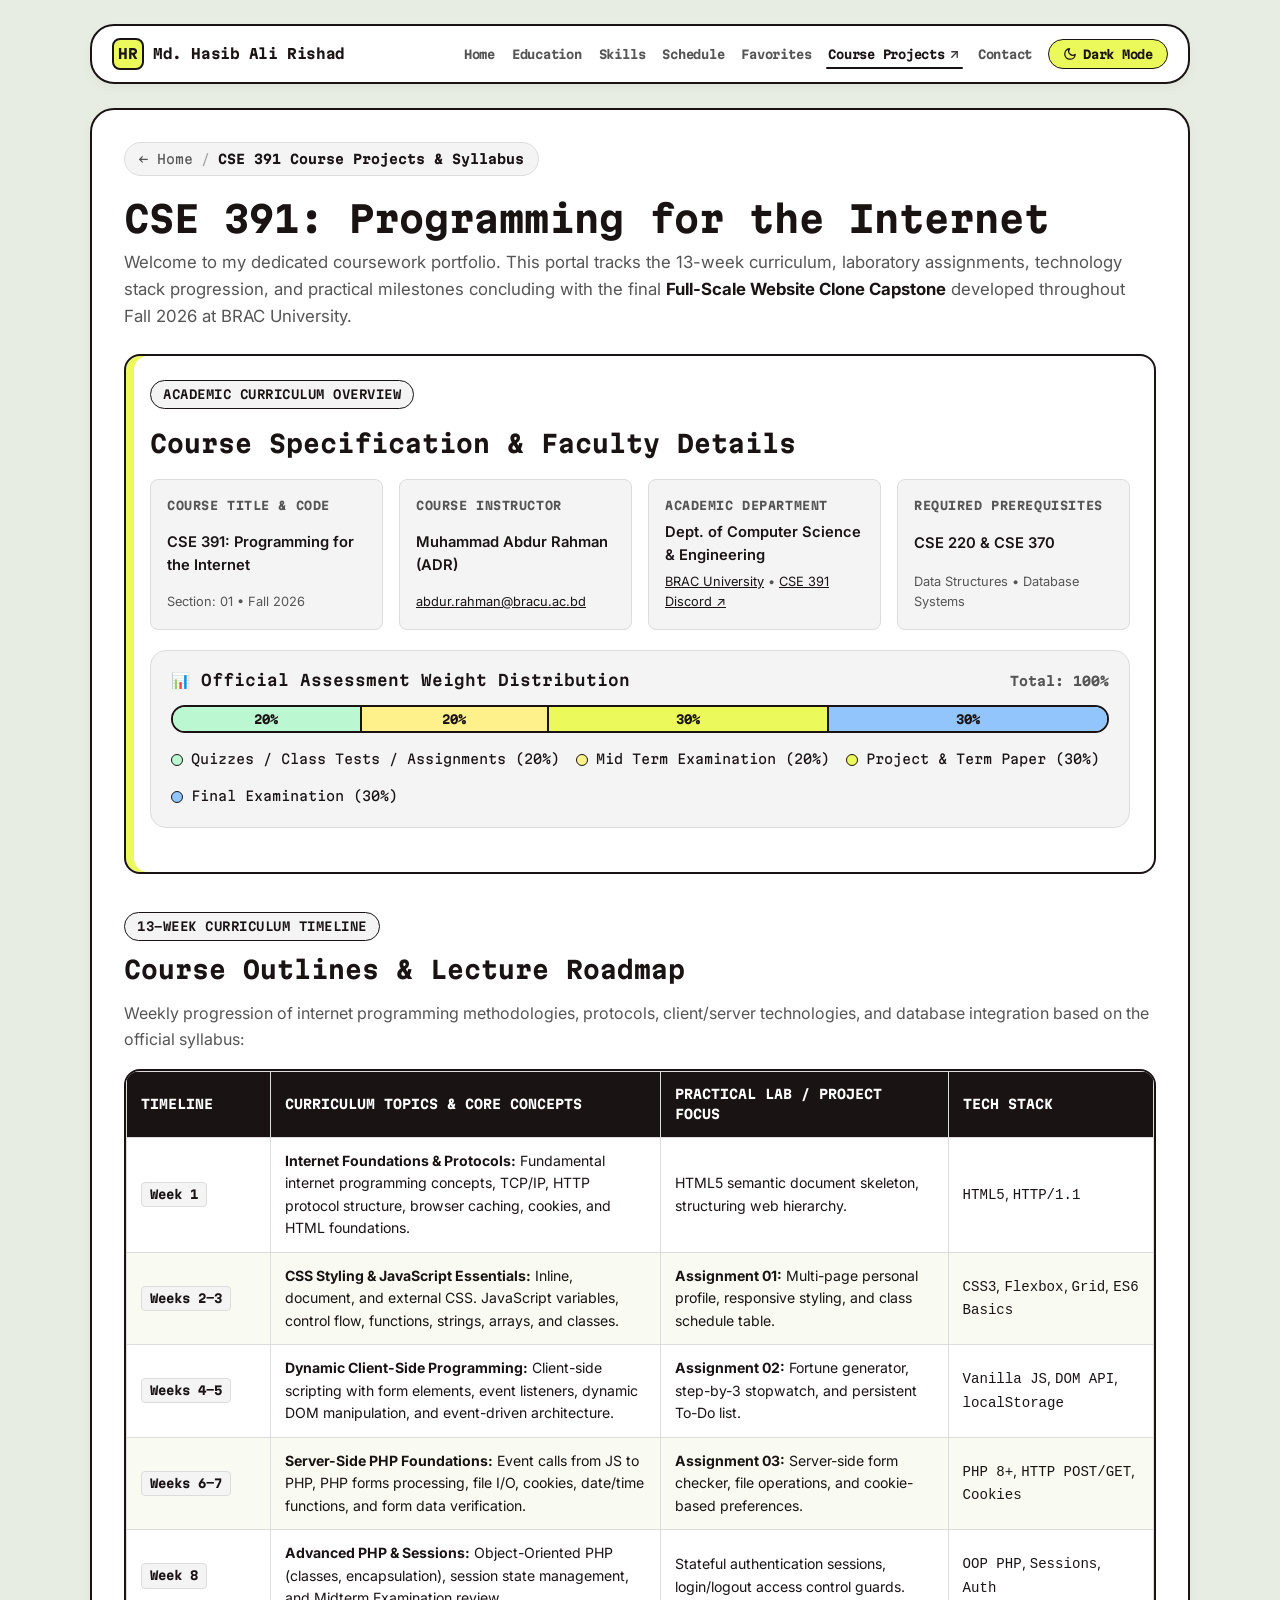
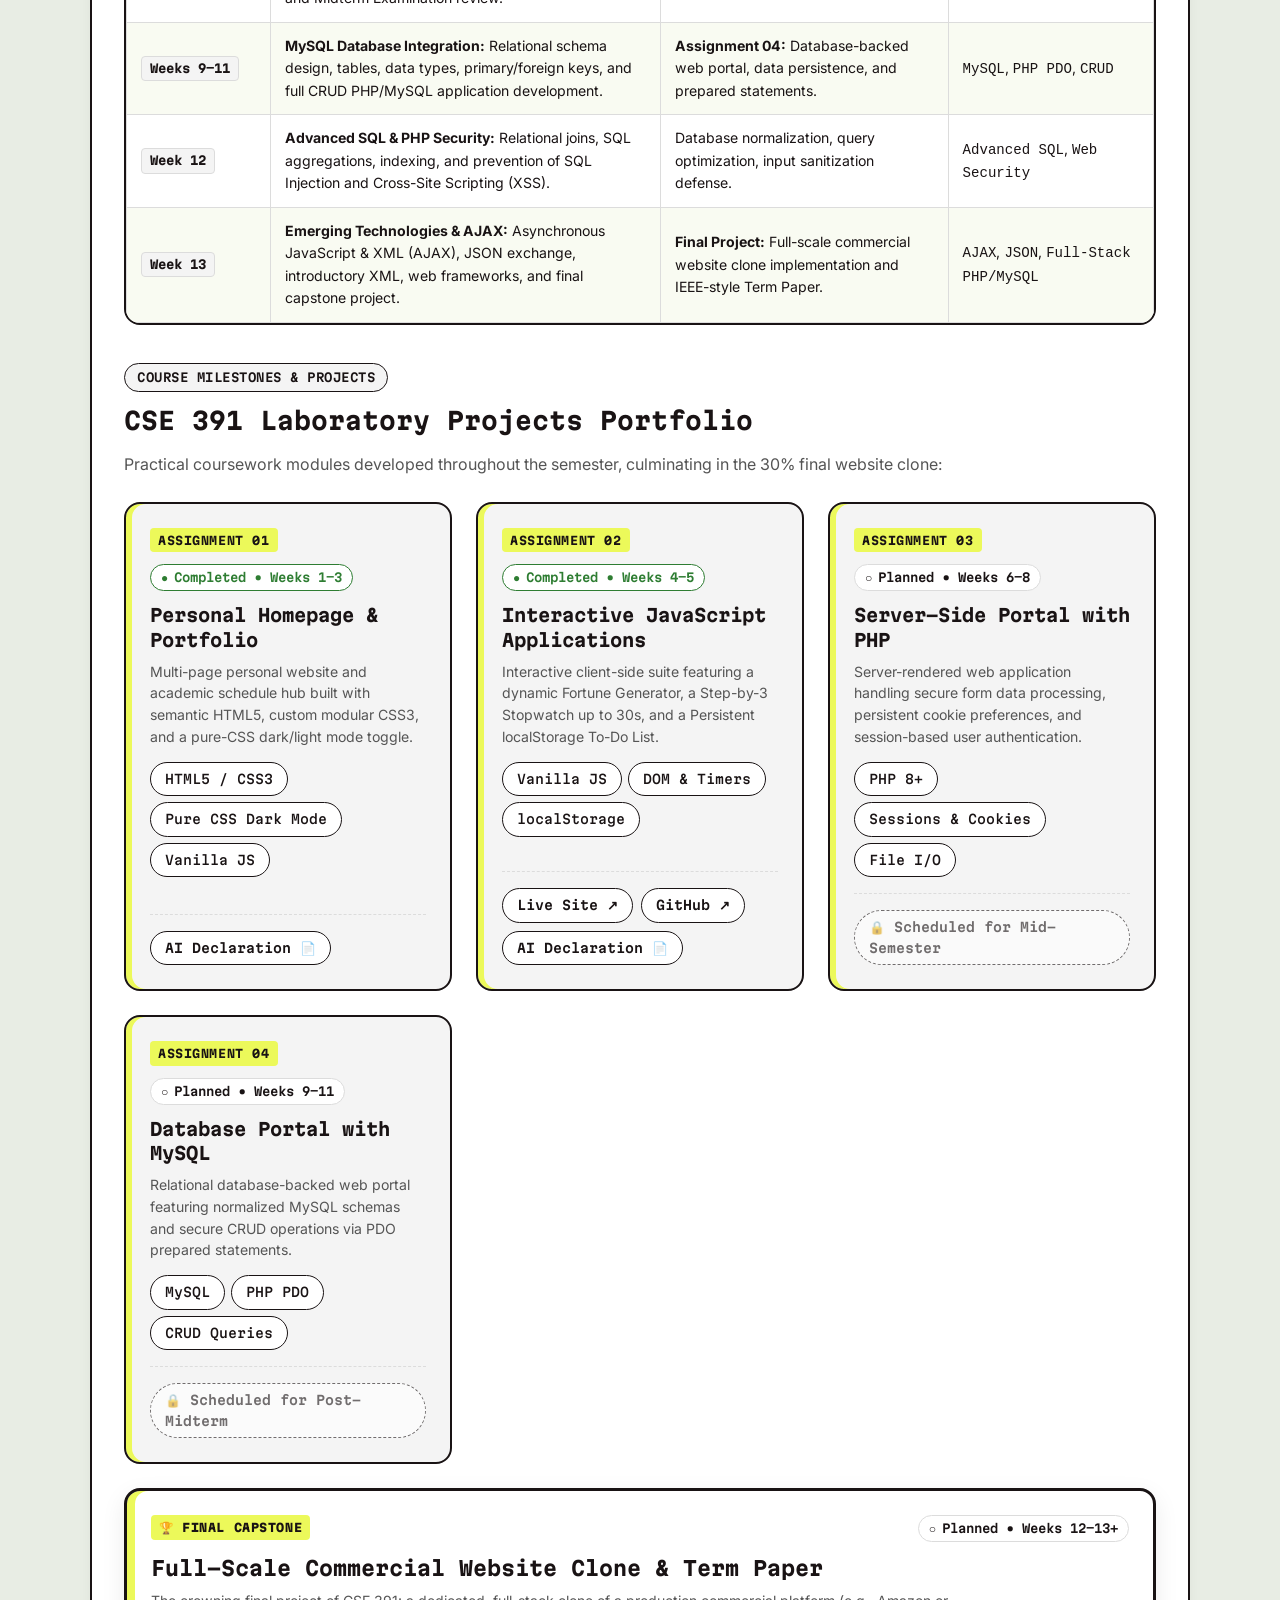
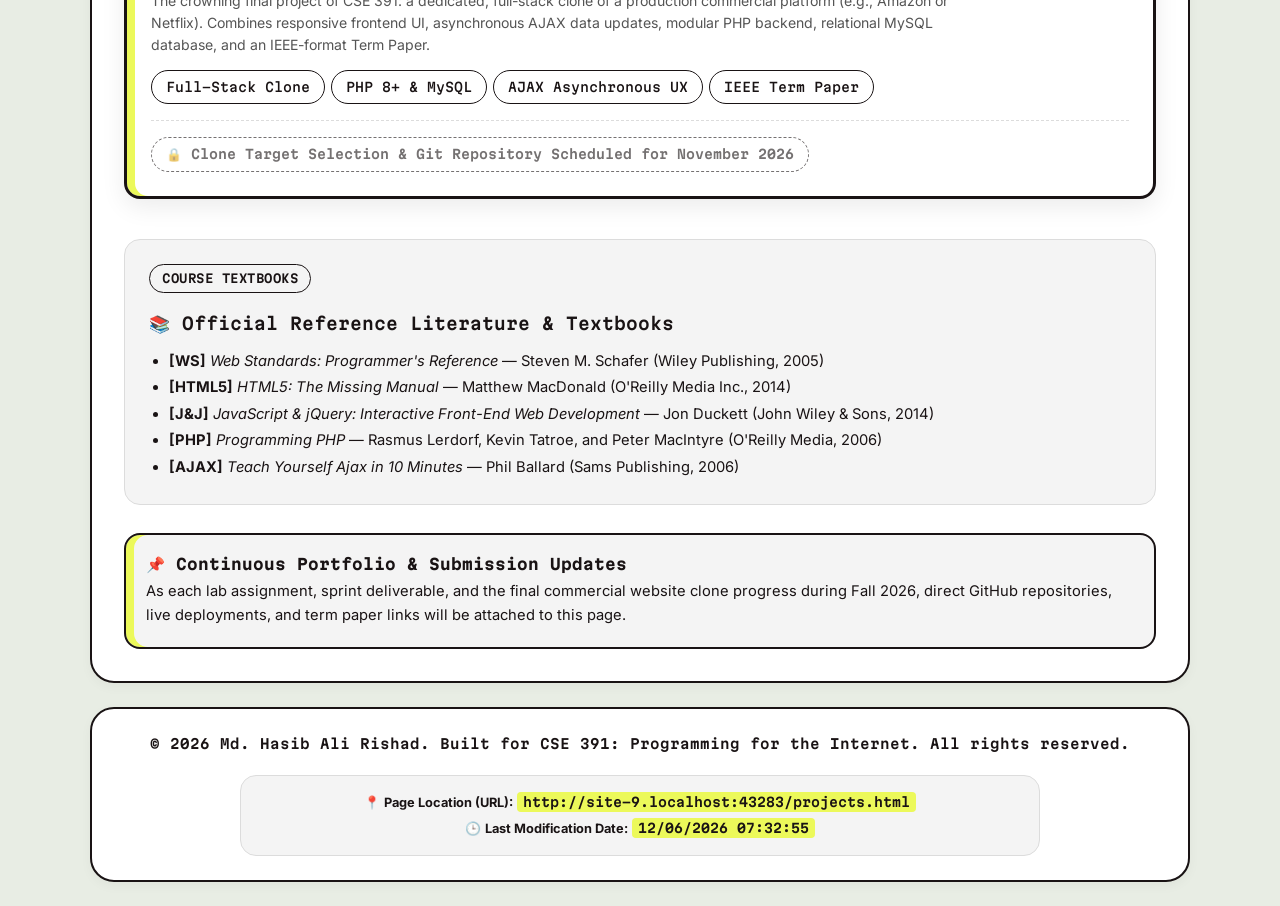
==== commit 3315b084: "Mark Assignment 02 as completed with live and GitHub links on projects page" ====
--- a/projects.html
+++ b/projects.html
@@ -228,9 +228,9 @@
                                             <strong>Dynamic Client-Side Programming:</strong> Client-side scripting with form elements, event listeners, dynamic DOM manipulation, and event-driven architecture.
                                         </td>
                                         <td>
-                                            <strong>Assignment 02:</strong> Dynamic interactive web application with event callbacks and form checkers.
-                                        </td>
-                                        <td><code>Vanilla JS</code>, <code>DOM API</code>, <code>Event Loop</code></td>
+                                            <strong>Assignment 02:</strong> Fortune generator, step-by-3 stopwatch, and persistent To-Do list.
+                                        </td>
+                                        <td><code>Vanilla JS</code>, <code>DOM API</code>, <code>localStorage</code></td>
                                     </tr>
                                     <tr>
                                         <td><span class="syllabus-week-badge">Weeks 6–7</span></td>
@@ -324,33 +324,39 @@
                                 </div>
                             </article>
 
-                            <!-- Card 2: Assignment 02 (Upcoming) -->
-                            <article class="project-card">
+                            <!-- Card 2: Assignment 02 (Completed) -->
+                            <article class="project-card completed">
                                 <div>
                                     <div class="project-card-top">
                                         <span class="project-milestone-tag">Assignment 02</span>
-                                        <span class="project-status-pill">
-                                            <span>○</span> Upcoming • Weeks 4–5
+                                        <span class="project-status-pill status-active">
+                                            <span>●</span> Completed • Weeks 4–5
                                         </span>
                                     </div>
 
-                                    <h3 class="project-title">Interactive App &amp; Form Checker</h3>
+                                    <h3 class="project-title">Interactive JavaScript Applications</h3>
 
                                     <p class="project-desc">
-                                        Client-side application focusing on event-driven programming, dynamic DOM mutations, real-time input verification, and local state.
+                                        Interactive client-side suite featuring a dynamic Fortune Generator, a Step-by-3 Stopwatch up to 30s, and a Persistent localStorage To-Do List.
                                     </p>
 
                                     <div class="project-tags-container">
-                                        <span class="skill-pill">JavaScript (ES6+)</span>
-                                        <span class="skill-pill">DOM Events</span>
-                                        <span class="skill-pill">Form Checker</span>
+                                        <span class="skill-pill">Vanilla JS</span>
+                                        <span class="skill-pill">DOM &amp; Timers</span>
+                                        <span class="skill-pill">localStorage</span>
                                     </div>
                                 </div>
 
                                 <div class="project-actions">
-                                    <span class="btn-project-link disabled">
-                                        🔒 In Development (Sprint 2)
-                                    </span>
+                                    <a href="https://hasib-ali-rishad.github.io/CSE391-Assignment-02/" target="_blank" rel="noopener noreferrer" class="btn-project-link">
+                                        Live Site ↗
+                                    </a>
+                                    <a href="https://github.com/HASIB-ALI-RISHAD/CSE391-Assignment-02" target="_blank" rel="noopener noreferrer" class="btn-project-link">
+                                        GitHub ↗
+                                    </a>
+                                    <a href="https://hasib-ali-rishad.github.io/CSE391-Assignment-02/docs/AI_Declaration.txt" target="_blank" rel="noopener noreferrer" class="btn-project-link">
+                                        AI Declaration 📄
+                                    </a>
                                 </div>
                             </article>
 
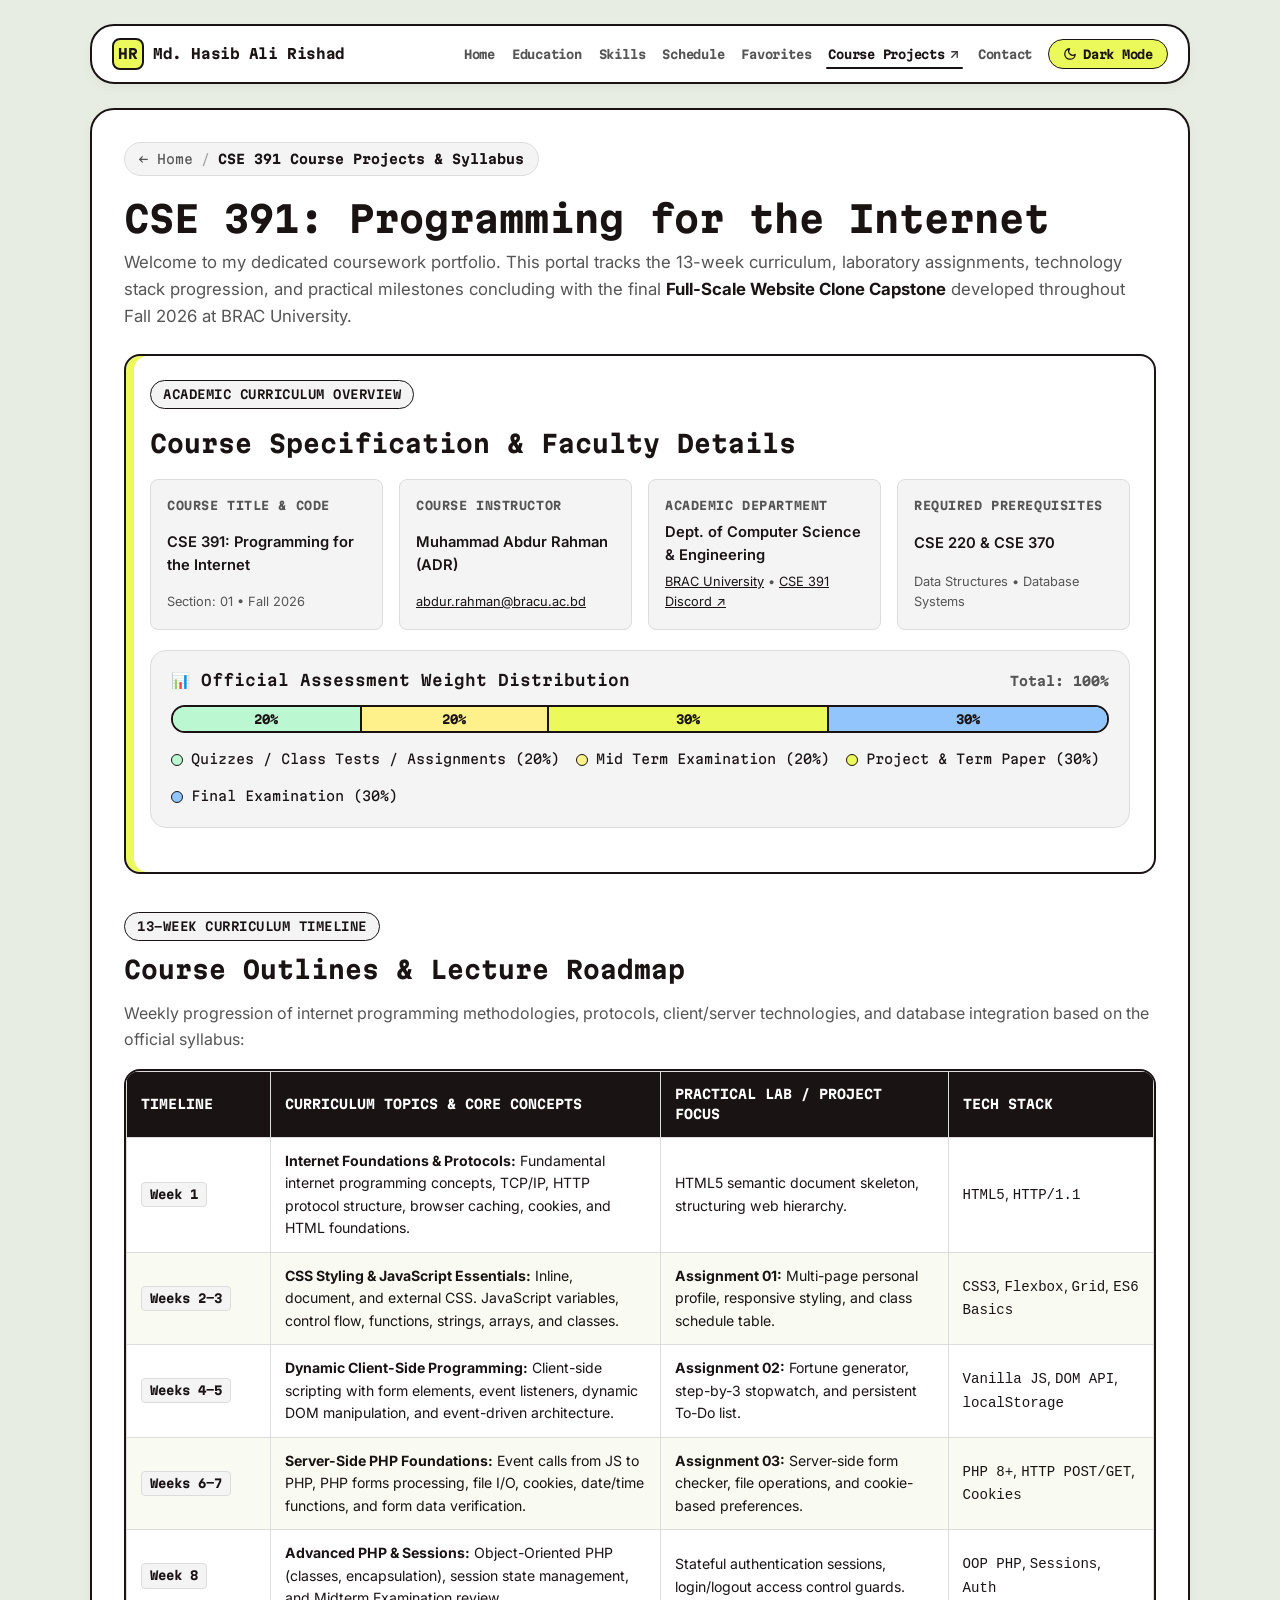
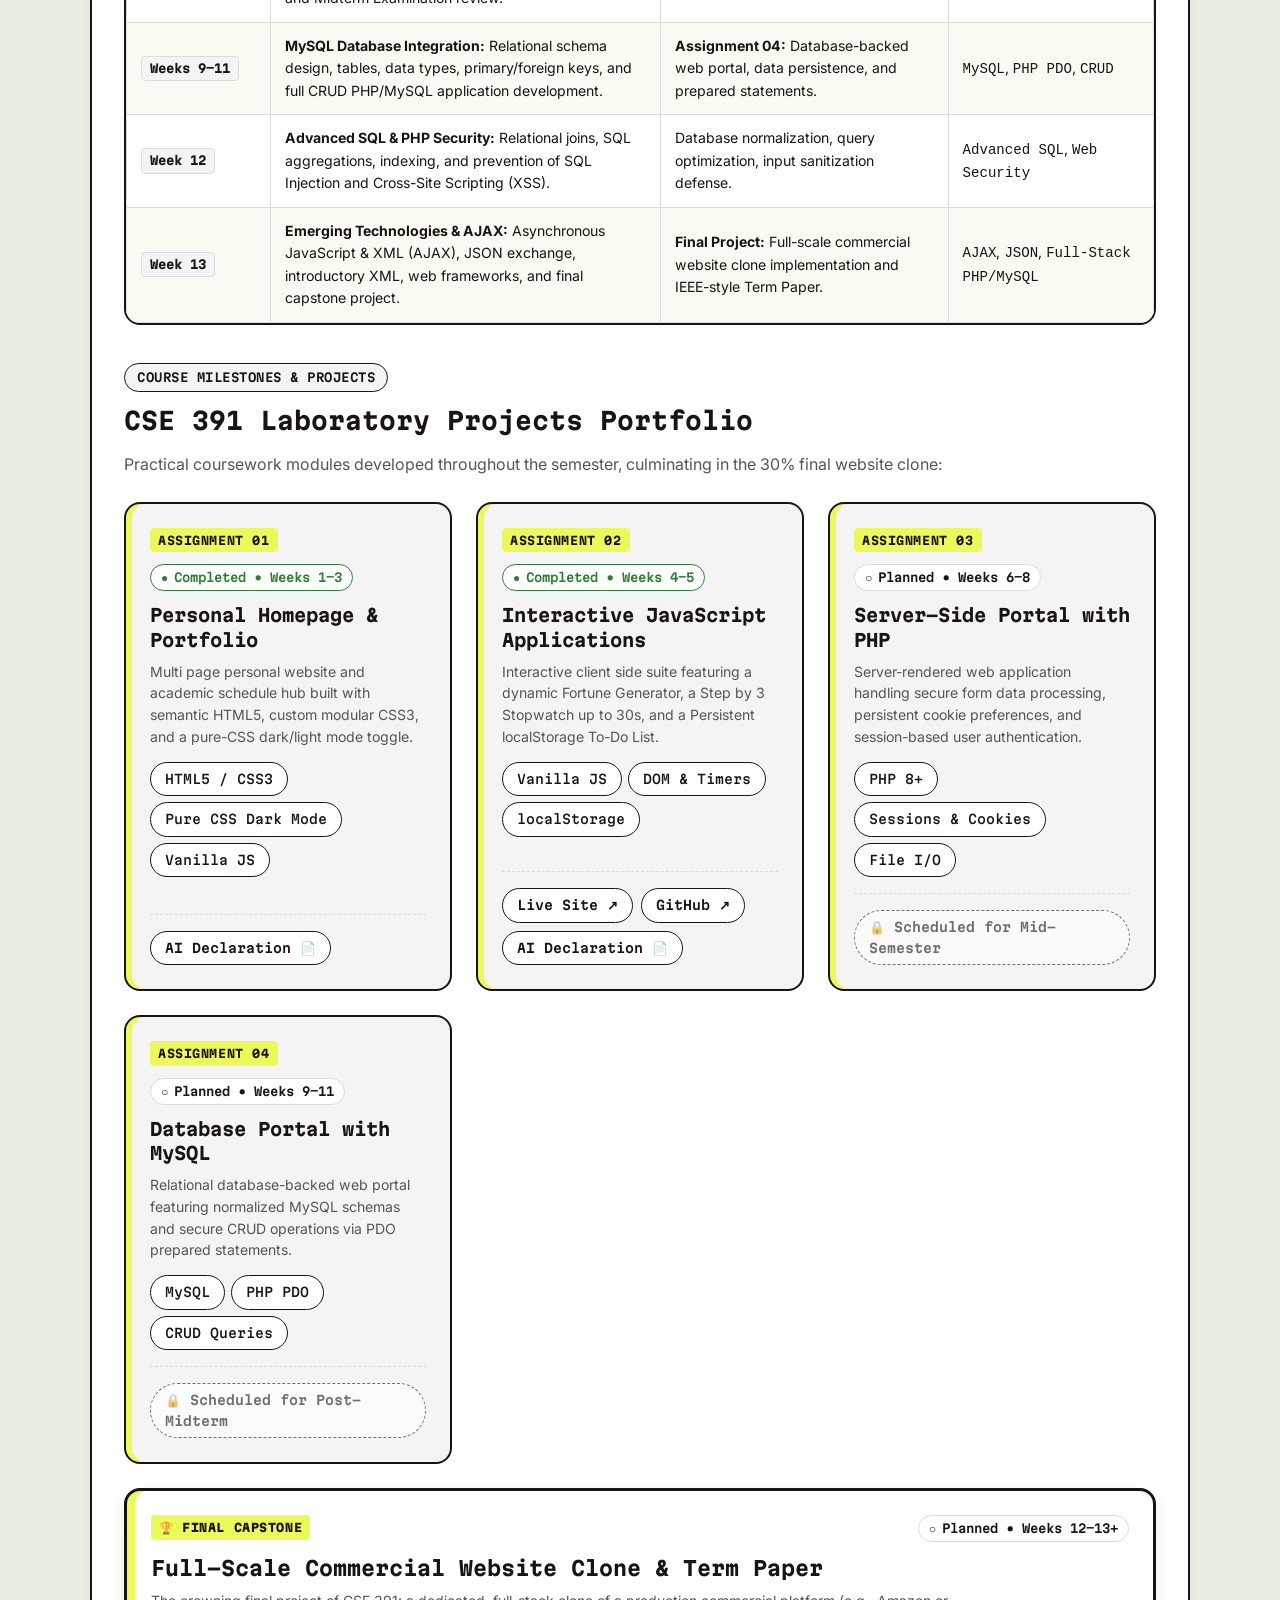
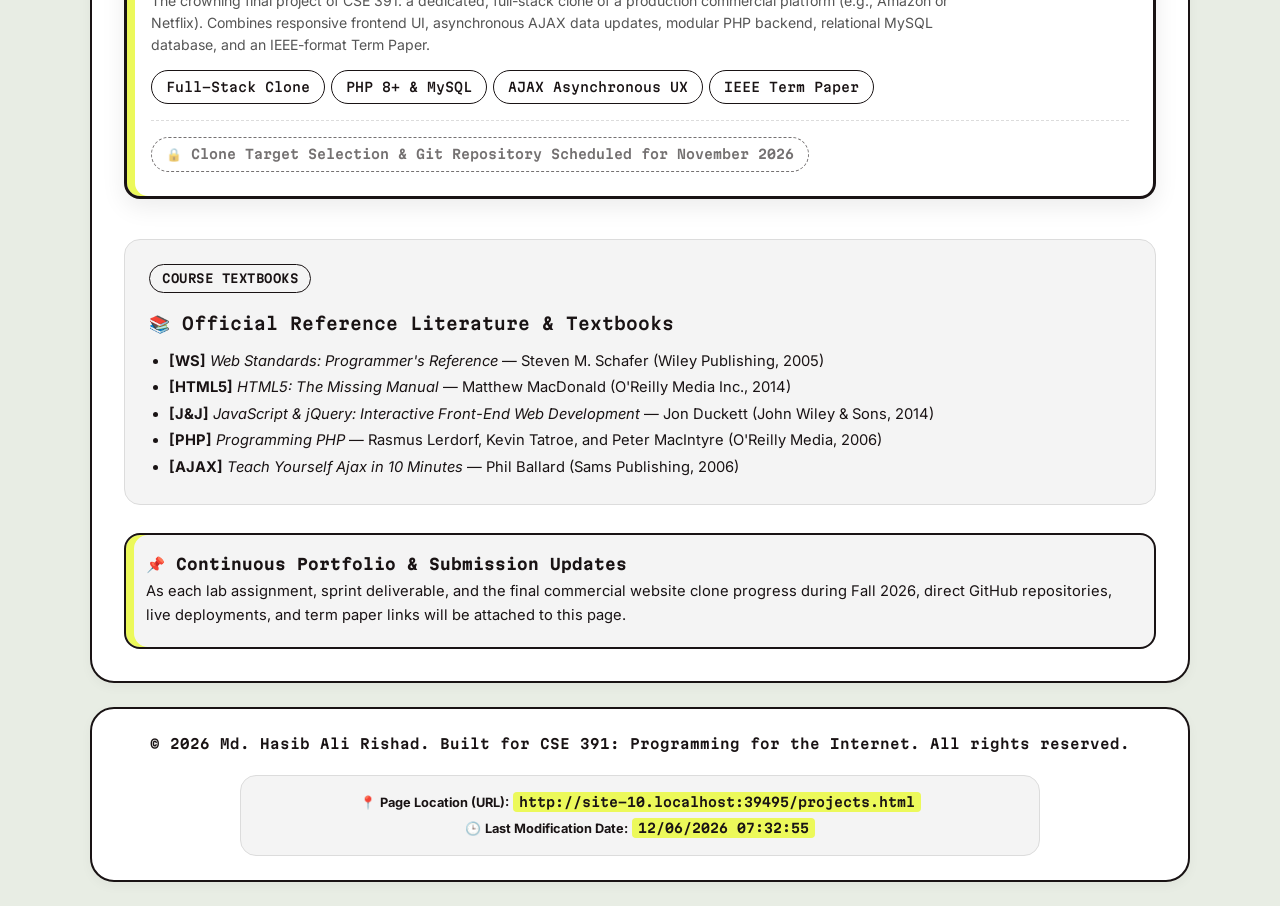
==== commit caf1fea0: "Fix typos in project descriptions for clarity and consistency" ====
--- a/projects.html
+++ b/projects.html
@@ -307,7 +307,7 @@
                                     <h3 class="project-title">Personal Homepage &amp; Portfolio</h3>
 
                                     <p class="project-desc">
-                                        Multi-page personal website and academic schedule hub built with semantic HTML5, custom modular CSS3, and a pure-CSS dark/light mode toggle.
+                                        Multi page personal website and academic schedule hub built with semantic HTML5, custom modular CSS3, and a pure-CSS dark/light mode toggle.
                                     </p>
 
                                     <div class="project-tags-container">
@@ -337,7 +337,7 @@
                                     <h3 class="project-title">Interactive JavaScript Applications</h3>
 
                                     <p class="project-desc">
-                                        Interactive client-side suite featuring a dynamic Fortune Generator, a Step-by-3 Stopwatch up to 30s, and a Persistent localStorage To-Do List.
+                                        Interactive client side suite featuring a dynamic Fortune Generator, a Step by 3 Stopwatch up to 30s, and a Persistent localStorage To-Do List.
                                     </p>
 
                                     <div class="project-tags-container">
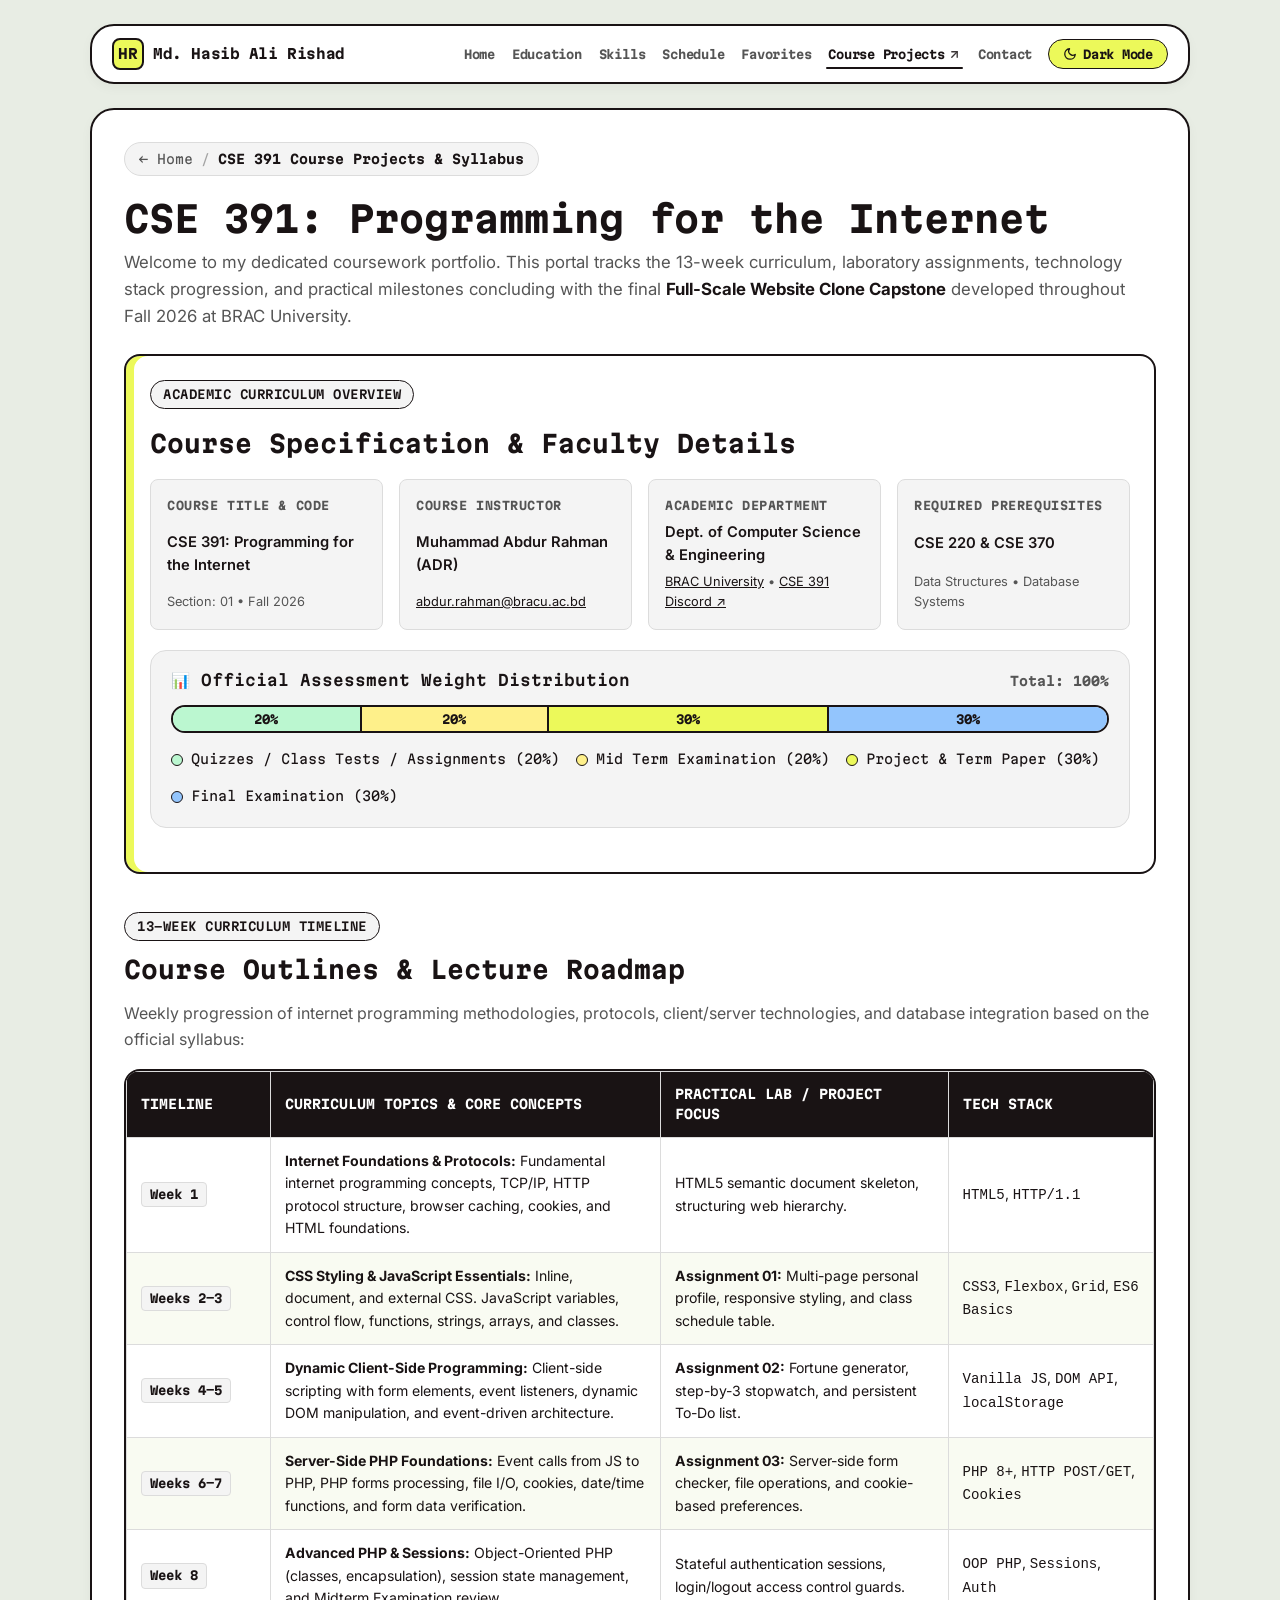
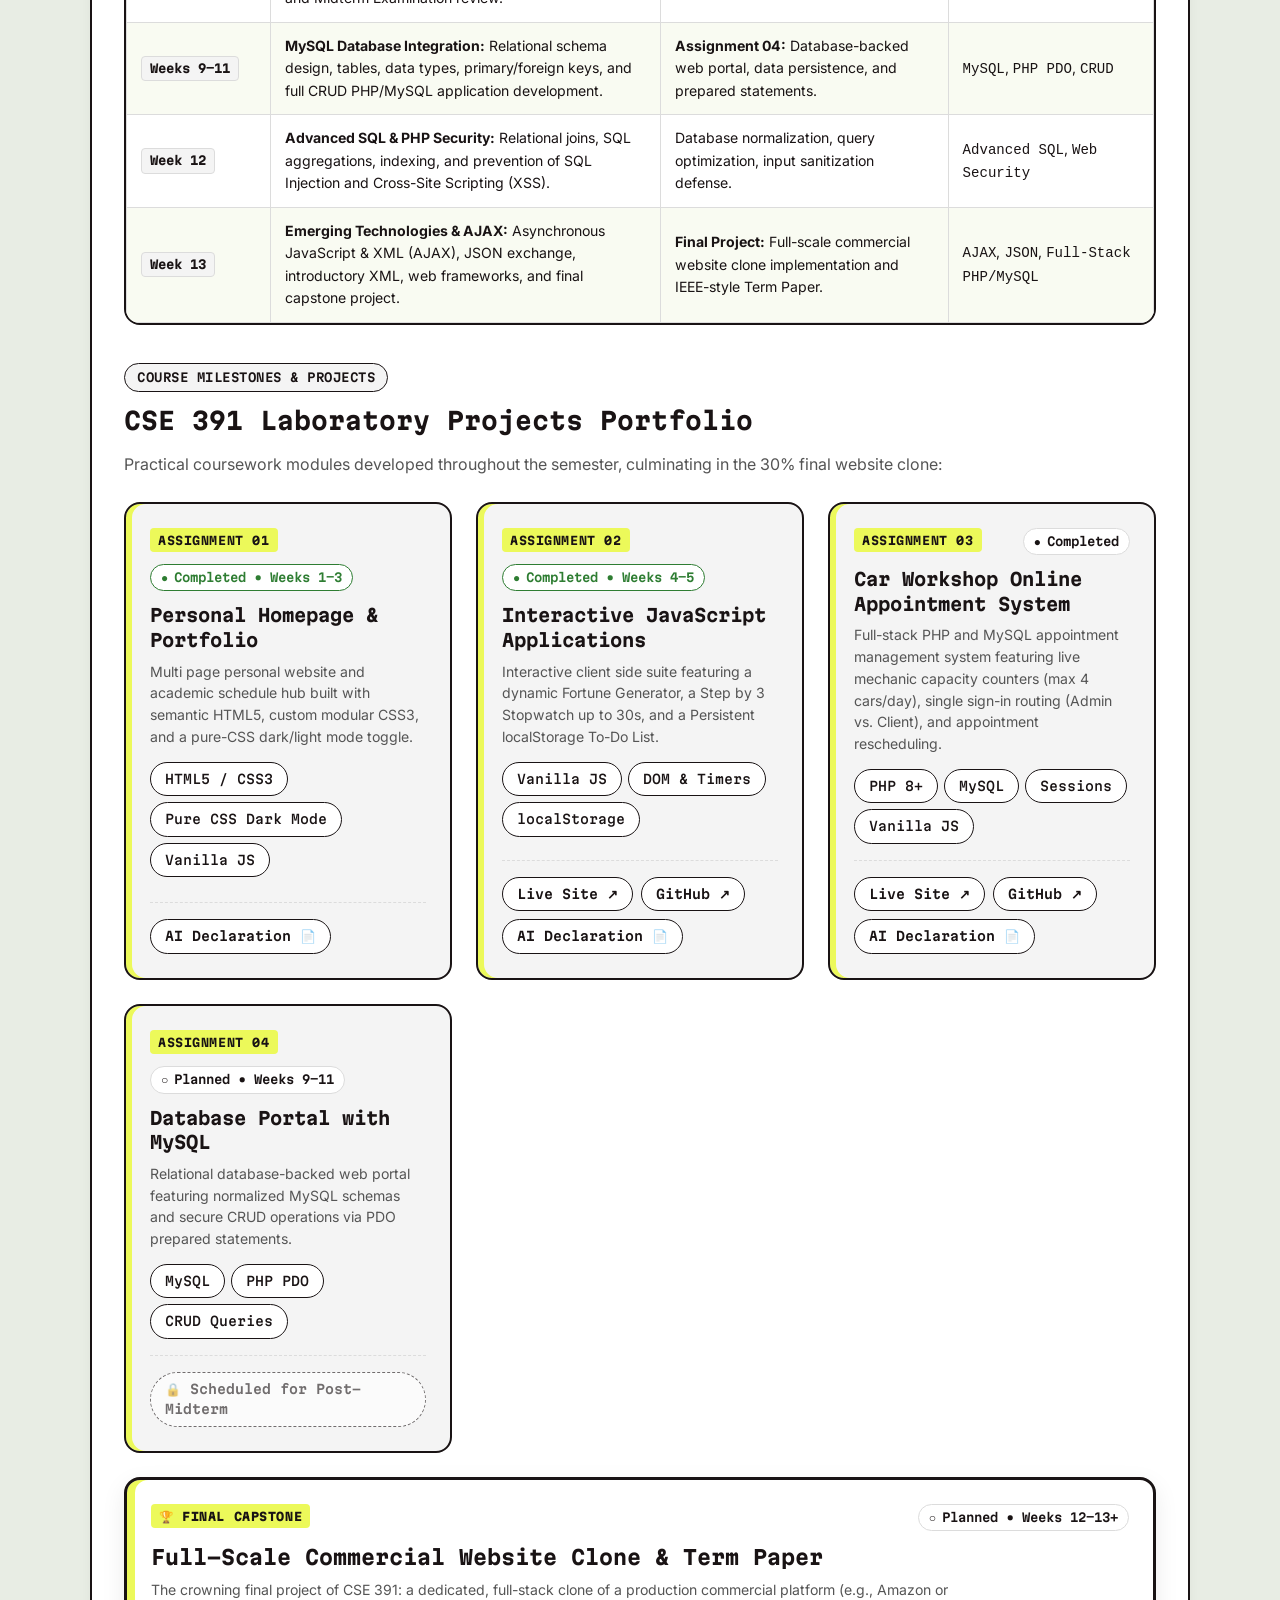
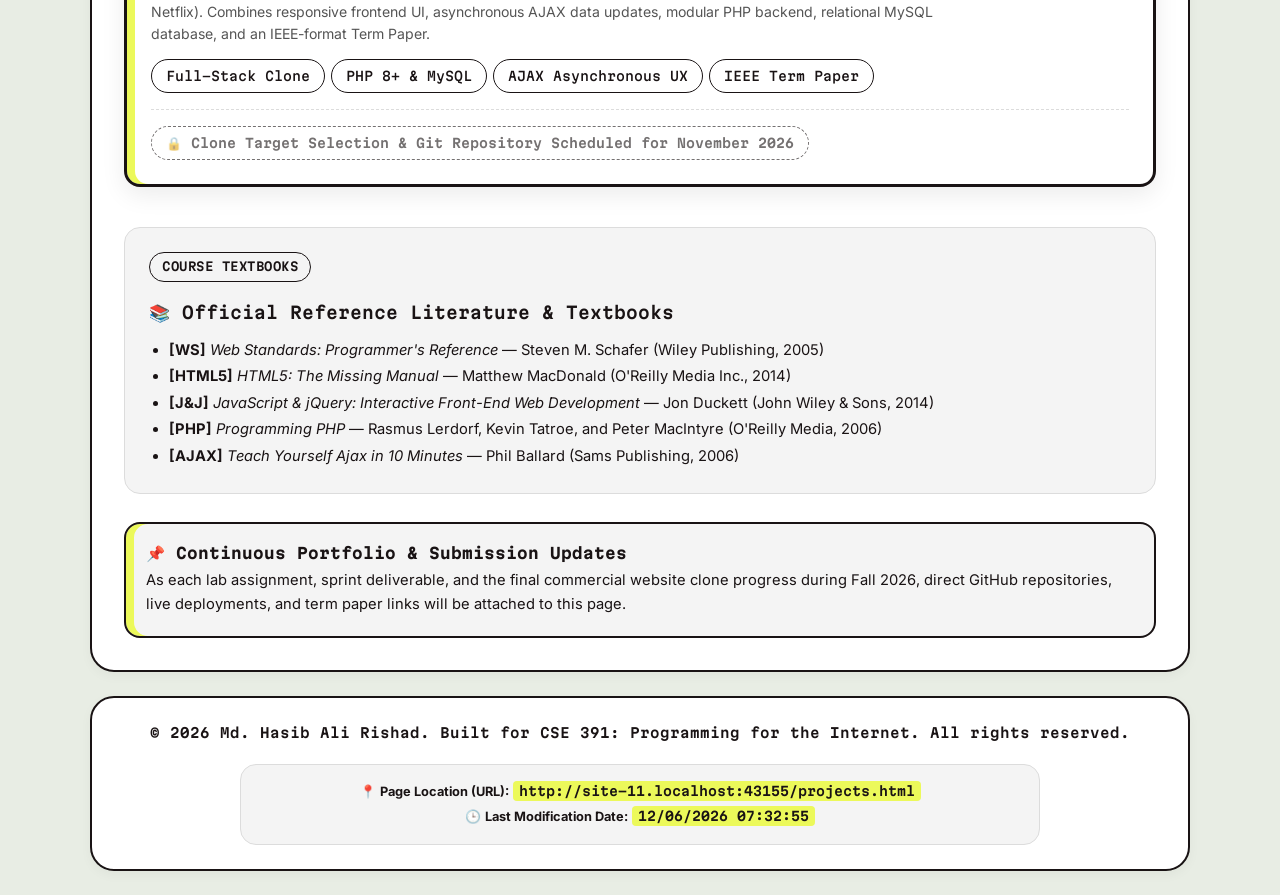
==== commit 3a124751: "Update Assignment 03 status to completed and enhance project details with live links and updated des" ====
--- a/projects.html
+++ b/projects.html
@@ -360,33 +360,40 @@
                                 </div>
                             </article>
 
-                            <!-- Card 3: Assignment 03 (Planned) -->
+                            <!-- Card 3: Assignment 03 (Completed) -->
                             <article class="project-card">
                                 <div>
                                     <div class="project-card-top">
                                         <span class="project-milestone-tag">Assignment 03</span>
-                                        <span class="project-status-pill">
-                                            <span>○</span> Planned • Weeks 6–8
+                                        <span class="project-status-pill status-completed">
+                                            <span>●</span> Completed
                                         </span>
                                     </div>
 
-                                    <h3 class="project-title">Server-Side Portal with PHP</h3>
+                                    <h3 class="project-title">Car Workshop Online Appointment System</h3>
 
                                     <p class="project-desc">
-                                        Server-rendered web application handling secure form data processing, persistent cookie preferences, and session-based user authentication.
+                                        Full-stack PHP and MySQL appointment management system featuring live mechanic capacity counters (max 4 cars/day), single sign-in routing (Admin vs. Client), and appointment rescheduling.
                                     </p>
 
                                     <div class="project-tags-container">
                                         <span class="skill-pill">PHP 8+</span>
-                                        <span class="skill-pill">Sessions &amp; Cookies</span>
-                                        <span class="skill-pill">File I/O</span>
+                                        <span class="skill-pill">MySQL</span>
+                                        <span class="skill-pill">Sessions</span>
+                                        <span class="skill-pill">Vanilla JS</span>
                                     </div>
                                 </div>
 
                                 <div class="project-actions">
-                                    <span class="btn-project-link disabled">
-                                        🔒 Scheduled for Mid-Semester
-                                    </span>
+                                    <a href="https://hr-workshop.freehosting.dev/" target="_blank" rel="noopener noreferrer" class="btn-project-link">
+                                        Live Site ↗
+                                    </a>
+                                    <a href="https://github.com/HASIB-ALI-RISHAD/CSE391-Assignment-03" target="_blank" rel="noopener noreferrer" class="btn-project-link">
+                                        GitHub ↗
+                                    </a>
+                                    <a href="https://github.com/HASIB-ALI-RISHAD/CSE391-Assignment-03/blob/main/docs/AI_Declaration.txt" target="_blank" rel="noopener noreferrer" class="btn-project-link">
+                                        AI Declaration 📄
+                                    </a>
                                 </div>
                             </article>
 
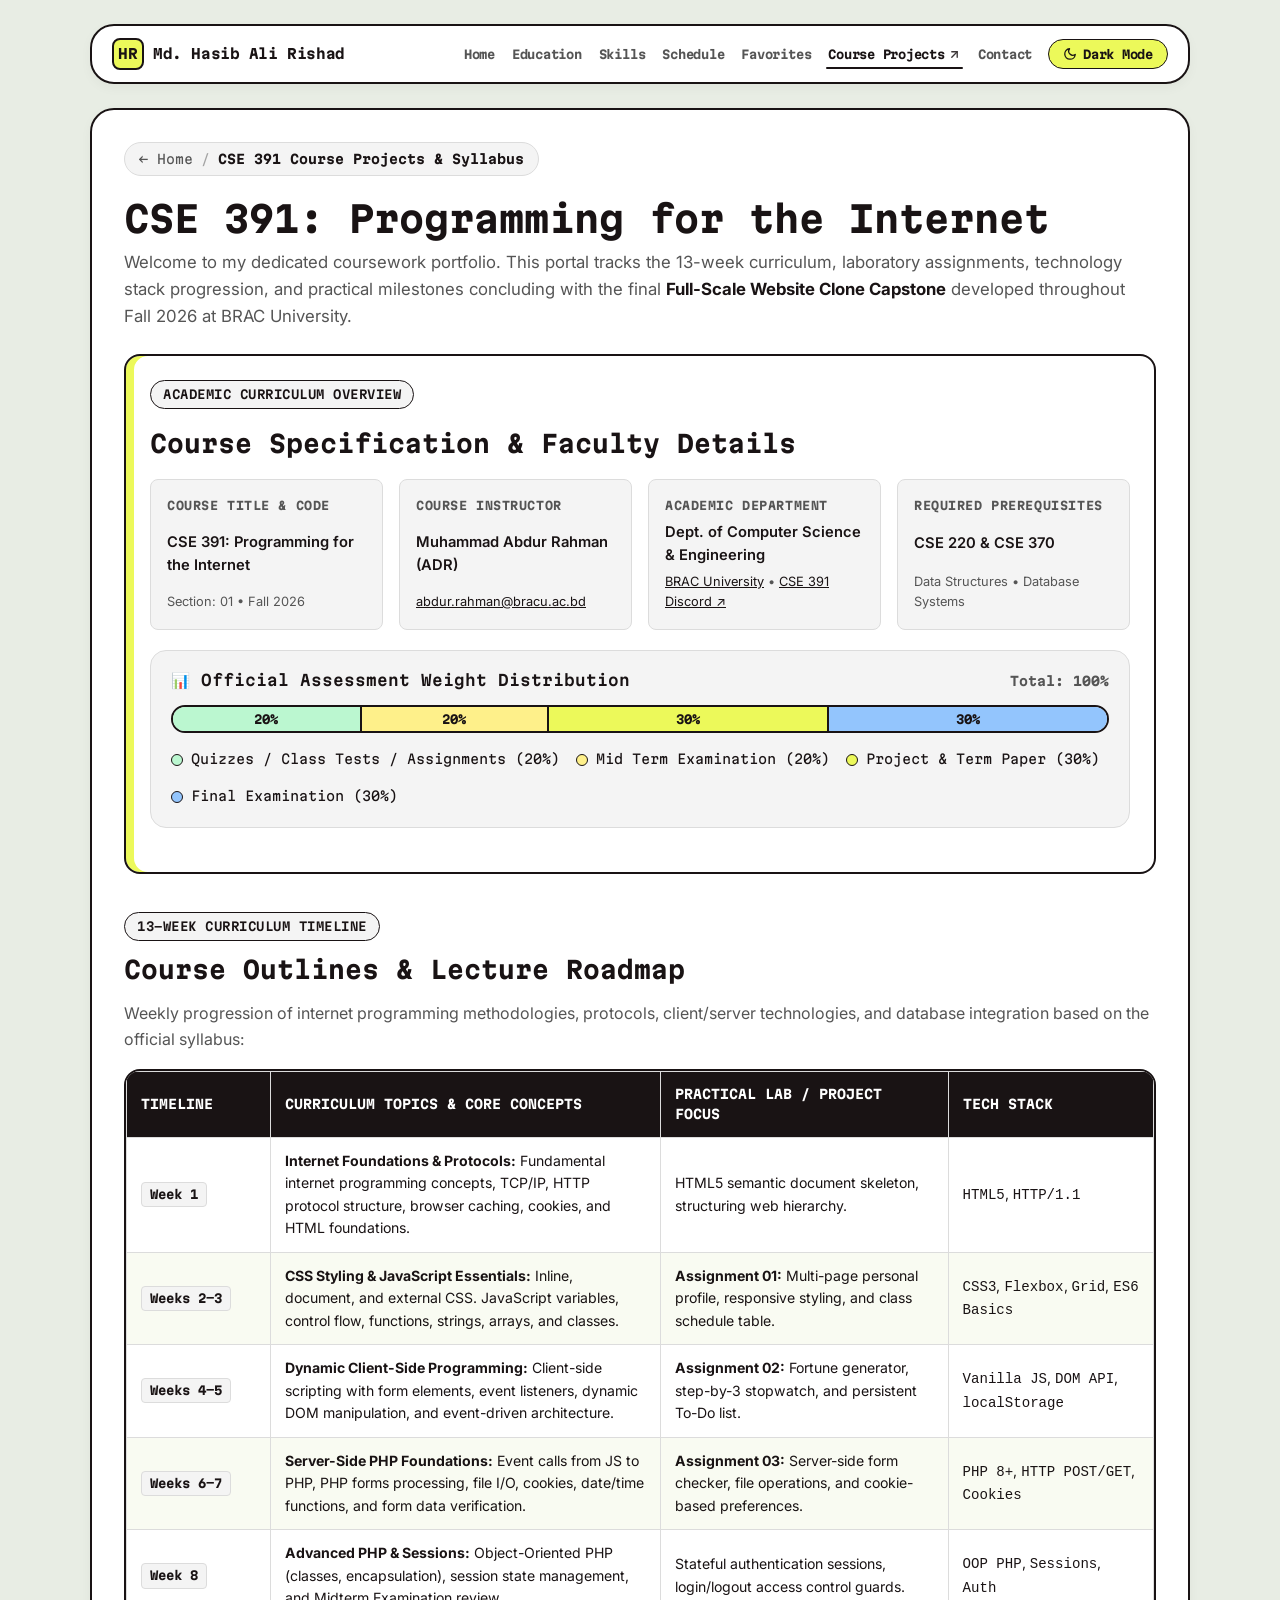
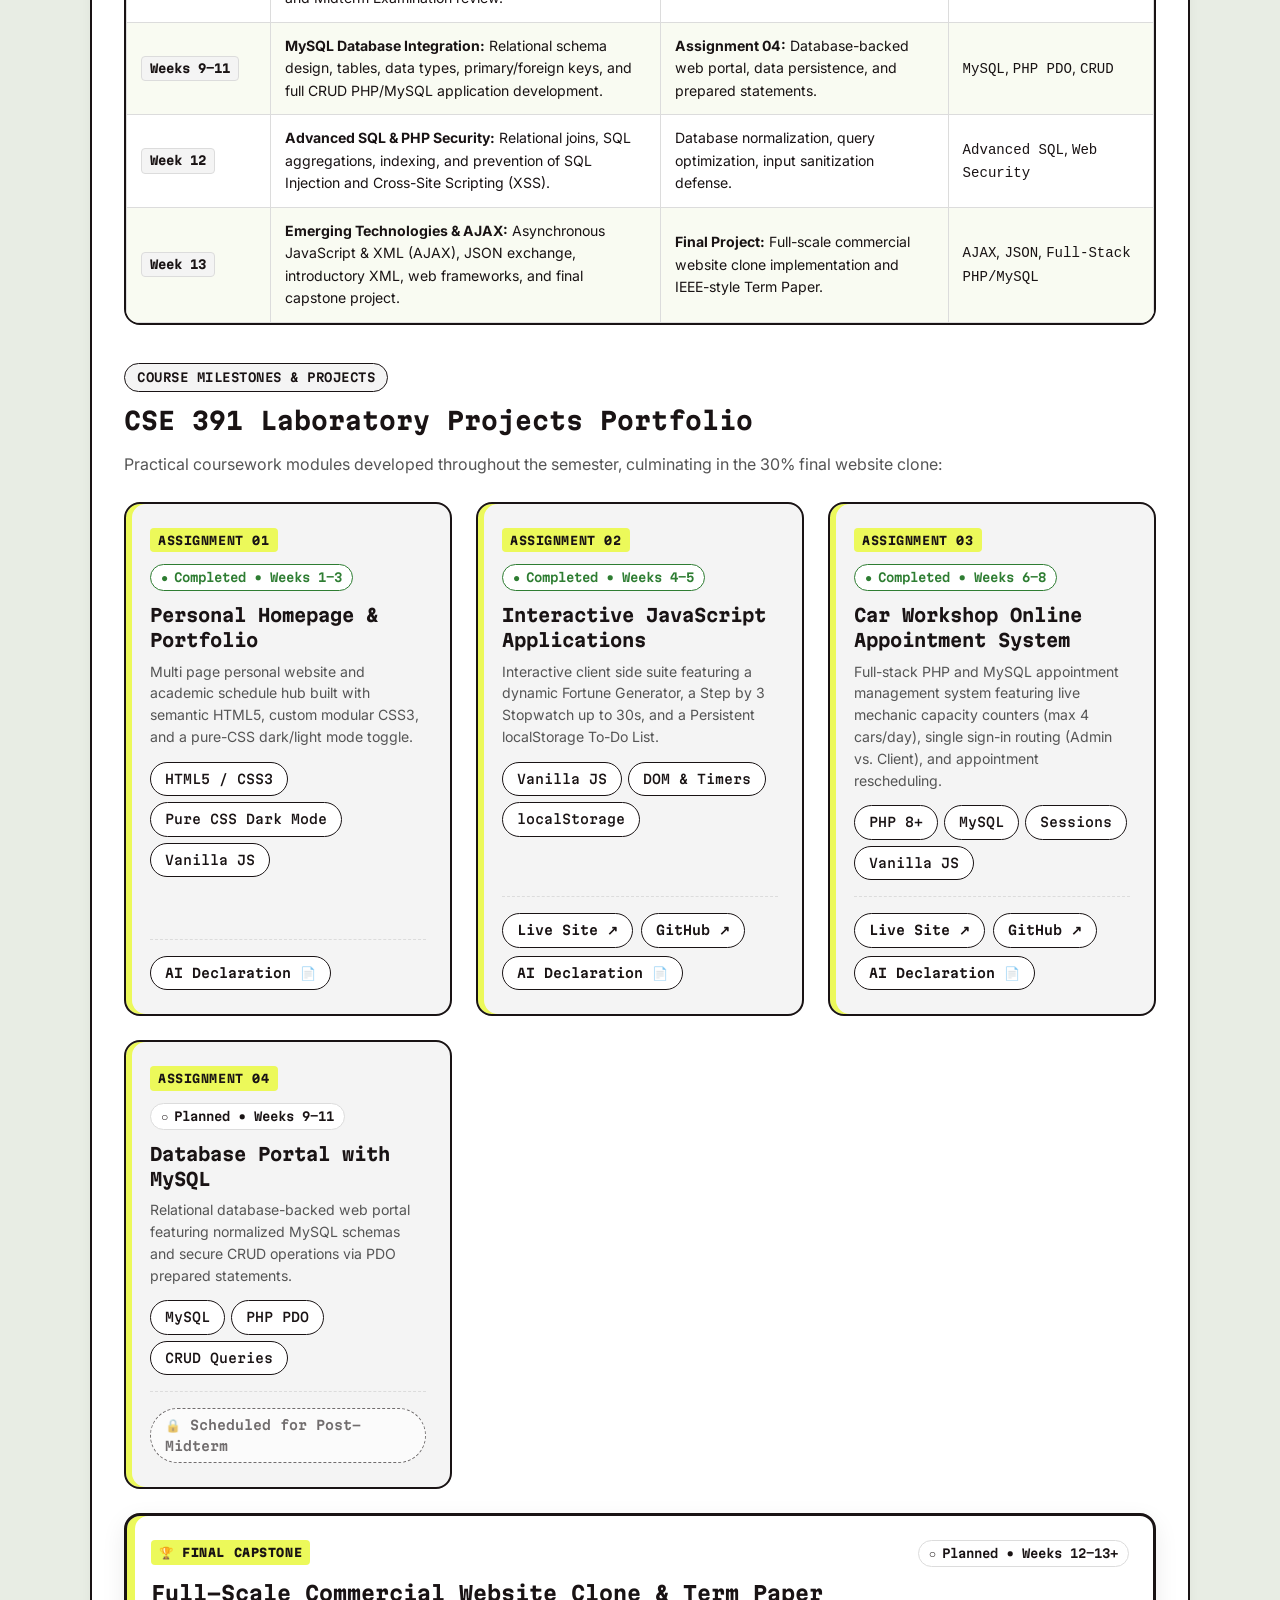
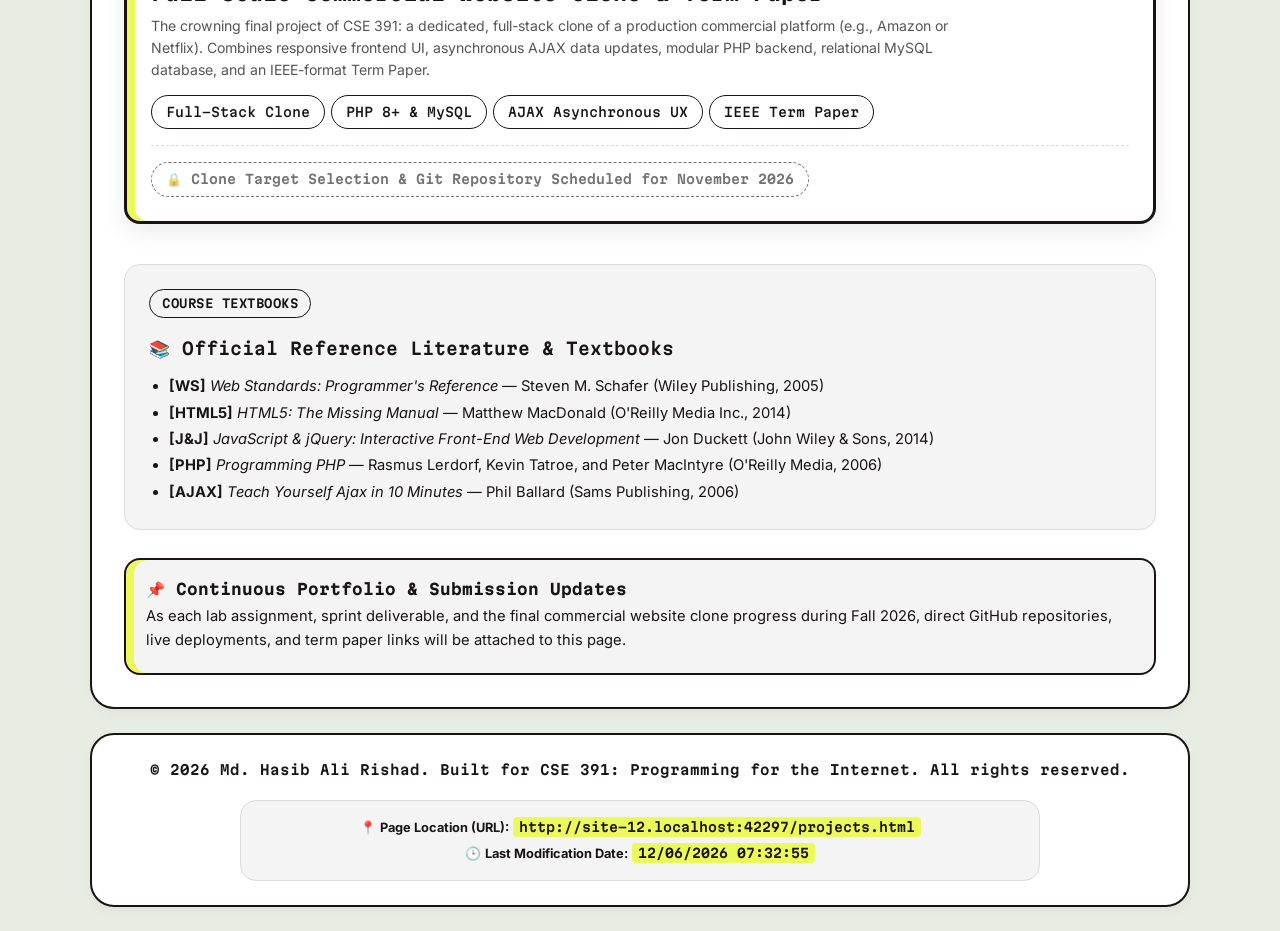
==== commit 9dcab8b3: "Update Assignment 03 card to reflect completion status and timeline" ====
--- a/projects.html
+++ b/projects.html
@@ -361,12 +361,12 @@
                             </article>
 
                             <!-- Card 3: Assignment 03 (Completed) -->
-                            <article class="project-card">
+                            <article class="project-card completed">
                                 <div>
                                     <div class="project-card-top">
                                         <span class="project-milestone-tag">Assignment 03</span>
-                                        <span class="project-status-pill status-completed">
-                                            <span>●</span> Completed
+                                        <span class="project-status-pill status-active">
+                                            <span>●</span> Completed • Weeks 6–8
                                         </span>
                                     </div>
 
